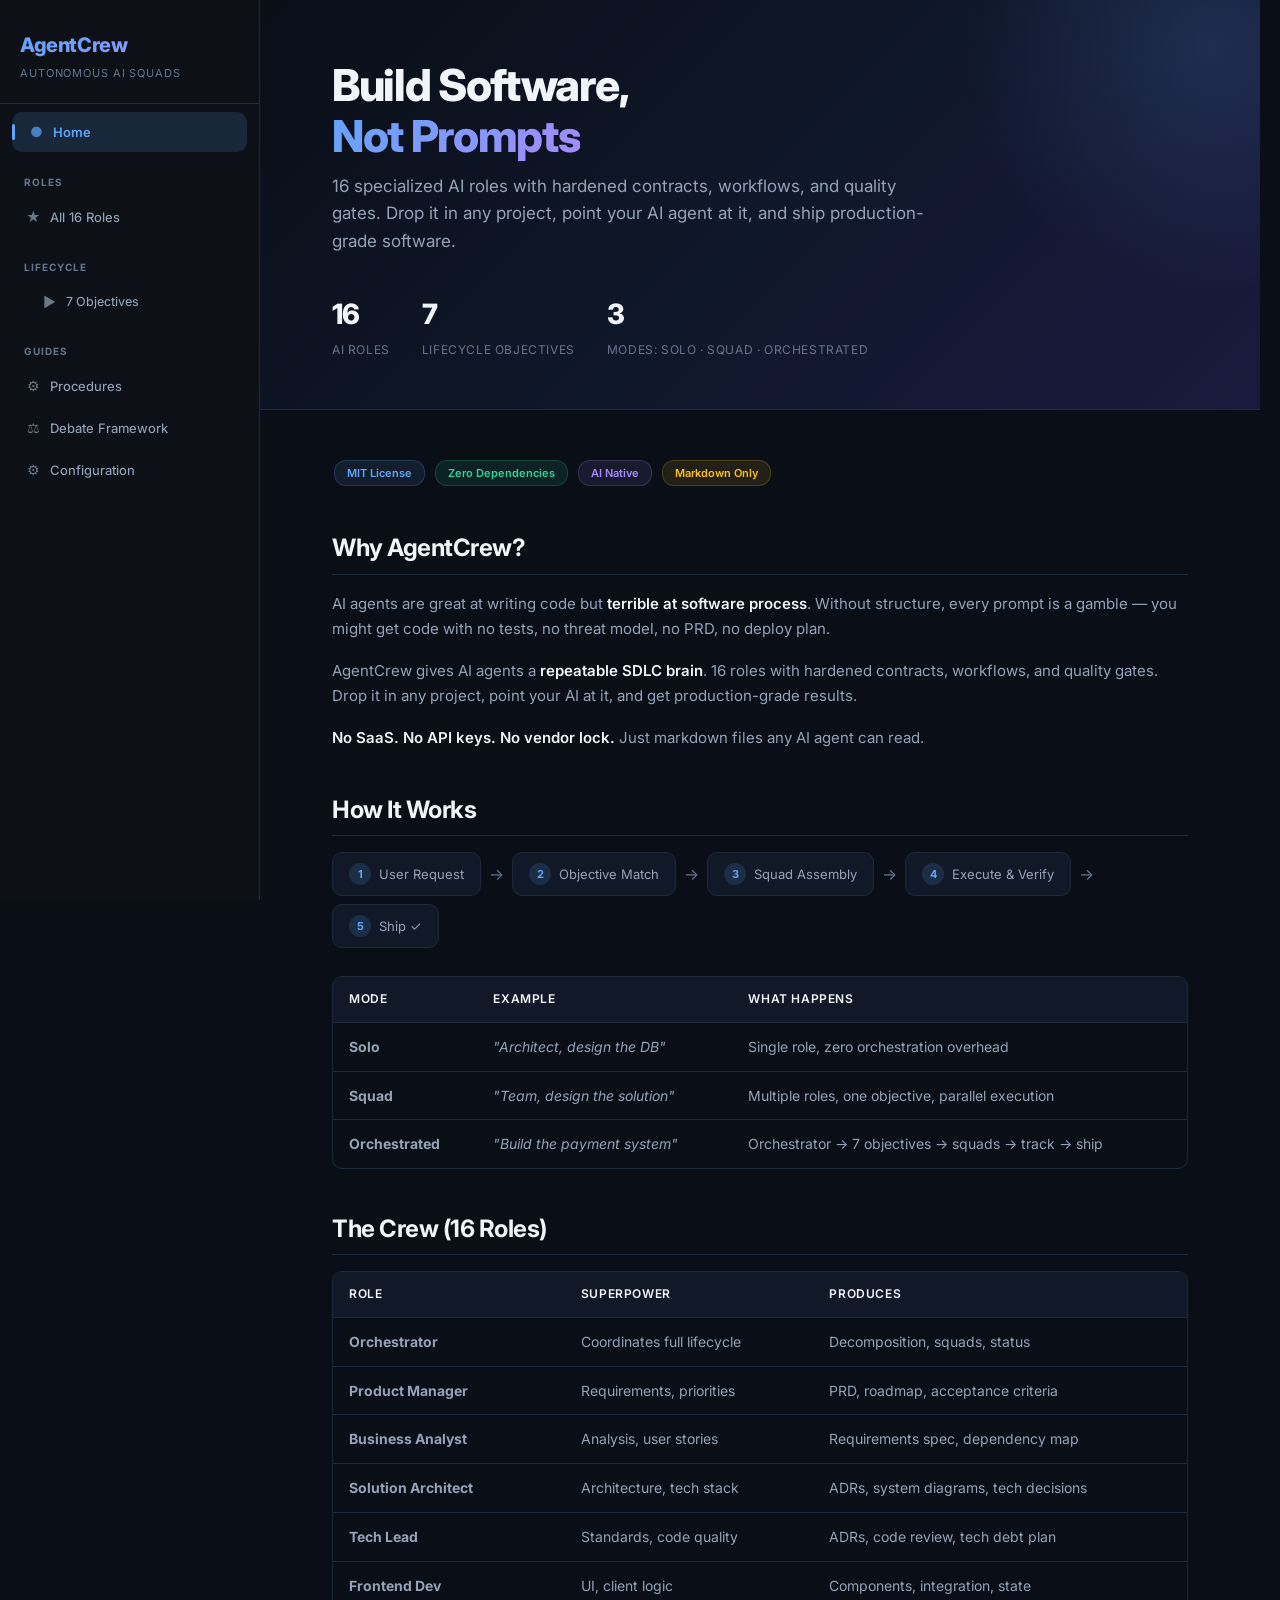
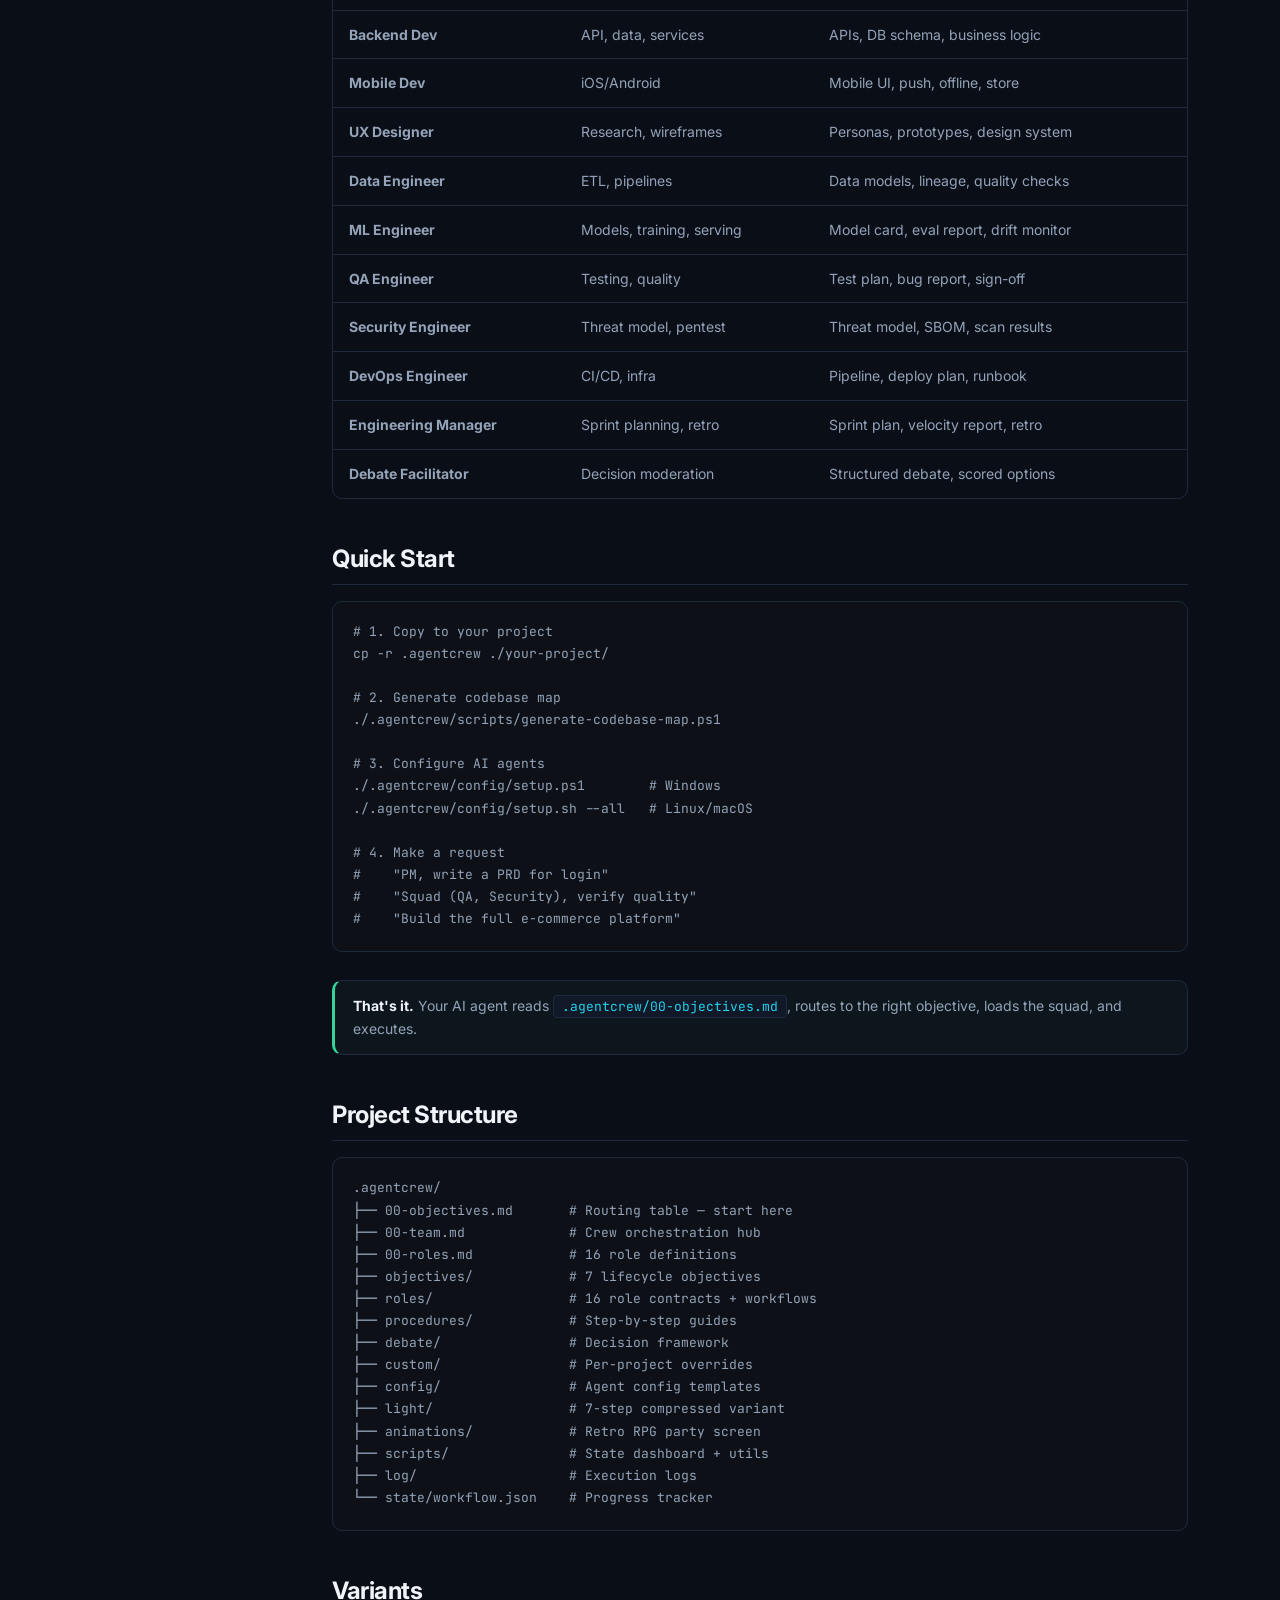
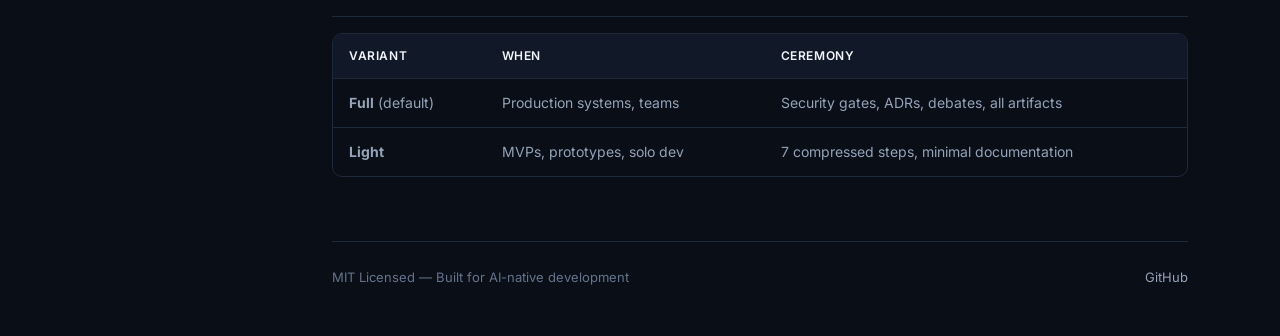
==== docs/index.html @ c4c88c65 "redesign: modern GitHub Pages site with sidebar, dark theme, design system" ====
<!DOCTYPE html>
<html lang="en">
<head>
<meta charset="UTF-8">
<meta name="viewport" content="width=device-width, initial-scale=1.0">
<title>AgentCrew — Autonomous AI Squads That Ship</title>
<link rel="preconnect" href="https://fonts.googleapis.com">
<link rel="preconnect" href="https://fonts.gstatic.com" crossorigin>
<link href="https://fonts.googleapis.com/css2?family=Inter:wght@400;450;500;600;700;800&family=JetBrains+Mono:wght@400;500&display=swap" rel="stylesheet">
<link rel="stylesheet" href="style.css">
</head>
<body>

<aside class="sidebar">
  <div class="sidebar-header">
    <h2>AgentCrew</h2>
    <span>Autonomous AI Squads</span>
  </div>
  <nav>
    <a href="index.html" class="active"><span class="nav-icon">&#9679;</span> Home</a>

    <div class="nav-section">Roles</div>
    <a href="roles.html"><span class="nav-icon">&#9733;</span> All 16 Roles</a>

    <div class="nav-section">Lifecycle</div>
    <div class="nav-sub">
      <a href="objectives.html"><span class="nav-icon">&#9654;</span> 7 Objectives</a>
    </div>

    <div class="nav-section">Guides</div>
    <a href="procedures.html"><span class="nav-icon">&#9881;</span> Procedures</a>
    <a href="debate.html"><span class="nav-icon">&#9878;</span> Debate Framework</a>
    <a href="configuration.html"><span class="nav-icon">&#9881;</span> Configuration</a>
  </nav>
</aside>

<main class="content">

  <div class="hero">
    <h1>Build Software, <br><span class="gradient-text">Not Prompts</span></h1>
    <p>16 specialized AI roles with hardened contracts, workflows, and quality gates. Drop it in any project, point your AI agent at it, and ship production-grade software.</p>
    <div class="hero-stats">
      <div class="hero-stat">
        <span class="hero-stat-num">16</span>
        <span class="hero-stat-label">AI Roles</span>
      </div>
      <div class="hero-stat">
        <span class="hero-stat-num">7</span>
        <span class="hero-stat-label">Lifecycle Objectives</span>
      </div>
      <div class="hero-stat">
        <span class="hero-stat-num">3</span>
        <span class="hero-stat-label">Modes: Solo &middot; Squad &middot; Orchestrated</span>
      </div>
    </div>
  </div>

  <div class="tag-list">
    <span class="badge badge-accent">MIT License</span>
    <span class="badge badge-green">Zero Dependencies</span>
    <span class="badge badge-purple">AI Native</span>
    <span class="badge badge-orange">Markdown Only</span>
  </div>

  <h2>Why AgentCrew?</h2>
  <p>
    AI agents are great at writing code but <strong>terrible at software process</strong>.
    Without structure, every prompt is a gamble — you might get code with no tests,
    no threat model, no PRD, no deploy plan.
  </p>
  <p>
    AgentCrew gives AI agents a <strong>repeatable SDLC brain</strong>. 16 roles with hardened
    contracts, workflows, and quality gates. Drop it in any project, point your AI at it,
    and get production-grade results.
  </p>
  <p><strong>No SaaS. No API keys. No vendor lock.</strong> Just markdown files any AI agent can read.</p>

  <h2>How It Works</h2>

  <div class="process-flow">
    <div class="process-step"><span class="step-num">1</span> User Request</div>
    <span class="process-arrow">&#8594;</span>
    <div class="process-step"><span class="step-num">2</span> Objective Match</div>
    <span class="process-arrow">&#8594;</span>
    <div class="process-step"><span class="step-num">3</span> Squad Assembly</div>
    <span class="process-arrow">&#8594;</span>
    <div class="process-step"><span class="step-num">4</span> Execute &amp; Verify</div>
    <span class="process-arrow">&#8594;</span>
    <div class="process-step"><span class="step-num">5</span> Ship &#10003;</div>
  </div>

  <table>
    <tr><th>Mode</th><th>Example</th><th>What Happens</th></tr>
    <tr><td><strong>Solo</strong></td><td><em>"Architect, design the DB"</em></td><td>Single role, zero orchestration overhead</td></tr>
    <tr><td><strong>Squad</strong></td><td><em>"Team, design the solution"</em></td><td>Multiple roles, one objective, parallel execution</td></tr>
    <tr><td><strong>Orchestrated</strong></td><td><em>"Build the payment system"</em></td><td>Orchestrator &rarr; 7 objectives &rarr; squads &rarr; track &rarr; ship</td></tr>
  </table>

  <h2>The Crew (16 Roles)</h2>

  <table>
    <tr><th>Role</th><th>Superpower</th><th>Produces</th></tr>
    <tr><td><strong>Orchestrator</strong></td><td>Coordinates full lifecycle</td><td>Decomposition, squads, status</td></tr>
    <tr><td><strong>Product Manager</strong></td><td>Requirements, priorities</td><td>PRD, roadmap, acceptance criteria</td></tr>
    <tr><td><strong>Business Analyst</strong></td><td>Analysis, user stories</td><td>Requirements spec, dependency map</td></tr>
    <tr><td><strong>Solution Architect</strong></td><td>Architecture, tech stack</td><td>ADRs, system diagrams, tech decisions</td></tr>
    <tr><td><strong>Tech Lead</strong></td><td>Standards, code quality</td><td>ADRs, code review, tech debt plan</td></tr>
    <tr><td><strong>Frontend Dev</strong></td><td>UI, client logic</td><td>Components, integration, state</td></tr>
    <tr><td><strong>Backend Dev</strong></td><td>API, data, services</td><td>APIs, DB schema, business logic</td></tr>
    <tr><td><strong>Mobile Dev</strong></td><td>iOS/Android</td><td>Mobile UI, push, offline, store</td></tr>
    <tr><td><strong>UX Designer</strong></td><td>Research, wireframes</td><td>Personas, prototypes, design system</td></tr>
    <tr><td><strong>Data Engineer</strong></td><td>ETL, pipelines</td><td>Data models, lineage, quality checks</td></tr>
    <tr><td><strong>ML Engineer</strong></td><td>Models, training, serving</td><td>Model card, eval report, drift monitor</td></tr>
    <tr><td><strong>QA Engineer</strong></td><td>Testing, quality</td><td>Test plan, bug report, sign-off</td></tr>
    <tr><td><strong>Security Engineer</strong></td><td>Threat model, pentest</td><td>Threat model, SBOM, scan results</td></tr>
    <tr><td><strong>DevOps Engineer</strong></td><td>CI/CD, infra</td><td>Pipeline, deploy plan, runbook</td></tr>
    <tr><td><strong>Engineering Manager</strong></td><td>Sprint planning, retro</td><td>Sprint plan, velocity report, retro</td></tr>
    <tr><td><strong>Debate Facilitator</strong></td><td>Decision moderation</td><td>Structured debate, scored options</td></tr>
  </table>

  <h2>Quick Start</h2>
  <pre><code># 1. Copy to your project
cp -r .agentcrew ./your-project/

# 2. Generate codebase map
./.agentcrew/scripts/generate-codebase-map.ps1

# 3. Configure AI agents
./.agentcrew/config/setup.ps1        # Windows
./.agentcrew/config/setup.sh --all   # Linux/macOS

# 4. Make a request
#    "PM, write a PRD for login"
#    "Squad (QA, Security), verify quality"
#    "Build the full e-commerce platform"</code></pre>

  <div class="callout callout-success">
    <strong>That's it.</strong> Your AI agent reads <code>.agentcrew/00-objectives.md</code>,
    routes to the right objective, loads the squad, and executes.
  </div>

  <h2>Project Structure</h2>
  <pre><code>.agentcrew/
&#9500;&#9472;&#9472; 00-objectives.md       # Routing table — start here
&#9500;&#9472;&#9472; 00-team.md             # Crew orchestration hub
&#9500;&#9472;&#9472; 00-roles.md            # 16 role definitions
&#9500;&#9472;&#9472; objectives/            # 7 lifecycle objectives
&#9500;&#9472;&#9472; roles/                 # 16 role contracts + workflows
&#9500;&#9472;&#9472; procedures/            # Step-by-step guides
&#9500;&#9472;&#9472; debate/                # Decision framework
&#9500;&#9472;&#9472; custom/                # Per-project overrides
&#9500;&#9472;&#9472; config/                # Agent config templates
&#9500;&#9472;&#9472; light/                 # 7-step compressed variant
&#9500;&#9472;&#9472; animations/            # Retro RPG party screen
&#9500;&#9472;&#9472; scripts/               # State dashboard + utils
&#9500;&#9472;&#9472; log/                   # Execution logs
&#9492;&#9472;&#9472; state/workflow.json    # Progress tracker</code></pre>

  <h2>Variants</h2>
  <table>
    <tr><th>Variant</th><th>When</th><th>Ceremony</th></tr>
    <tr><td><strong>Full</strong> (default)</td><td>Production systems, teams</td><td>Security gates, ADRs, debates, all artifacts</td></tr>
    <tr><td><strong>Light</strong></td><td>MVPs, prototypes, solo dev</td><td>7 compressed steps, minimal documentation</td></tr>
  </table>

  <div class="site-footer">
    <span>MIT Licensed &mdash; Built for AI-native development</span>
    <span><a href="https://github.com/anomalyco/AgentCrew">GitHub</a></span>
  </div>

</main>

</body>
</html>
---- docs/style.css ----
/* ═══════════════════════════════════════════
   AgentCrew — Design System
   ═══════════════════════════════════════════ */

:root {
  --bg: #0a0e17;
  --bg-card: #111827;
  --bg-card-hover: #1a2332;
  --bg-elevated: #1e293b;
  --bg-sidebar: #0d1117;
  --border: #1e293b;
  --border-light: #334155;
  --text: #f1f5f9;
  --text-dim: #94a3b8;
  --text-muted: #64748b;
  --accent: #60a5fa;
  --accent-glow: rgba(96, 165, 250, 0.15);
  --accent-green: #34d399;
  --accent-orange: #fbbf24;
  --accent-red: #f87171;
  --accent-purple: #a78bfa;
  --accent-cyan: #22d3ee;
  --gradient-hero: linear-gradient(135deg, #0a0e17 0%, #0f172a 50%, #1a1a3e 100%);
  --gradient-accent: linear-gradient(135deg, #60a5fa, #a78bfa);
  --gradient-green: linear-gradient(135deg, #34d399, #22d3ee);
  --gradient-orange: linear-gradient(135deg, #fbbf24, #f87171);
  --radius-sm: 6px;
  --radius: 10px;
  --radius-lg: 16px;
  --radius-xl: 24px;
  --font: 'Inter', -apple-system, BlinkMacSystemFont, 'Segoe UI', Roboto, sans-serif;
  --mono: 'JetBrains Mono', 'SF Mono', 'Cascadia Code', 'Fira Code', Consolas, monospace;
  --shadow-card: 0 1px 3px rgba(0,0,0,0.3), 0 1px 2px rgba(0,0,0,0.2);
  --shadow-lg: 0 10px 40px rgba(0,0,0,0.4);
  --transition: 0.2s cubic-bezier(0.4, 0, 0.2, 1);
}

* { margin: 0; padding: 0; box-sizing: border-box; }

html { scroll-behavior: smooth; }

body {
  font-family: var(--font);
  background: var(--bg);
  color: var(--text);
  line-height: 1.7;
  display: flex;
  min-height: 100vh;
  -webkit-font-smoothing: antialiased;
}

::selection { background: var(--accent); color: #000; }

a { color: var(--accent); text-decoration: none; transition: var(--transition); }
a:hover { color: #93c5fd; text-decoration: none; }

/* ── Scrollbar ── */
::-webkit-scrollbar { width: 6px; }
::-webkit-scrollbar-track { background: transparent; }
::-webkit-scrollbar-thumb { background: var(--border-light); border-radius: 3px; }
::-webkit-scrollbar-thumb:hover { background: var(--text-muted); }

/* ── Sidebar ── */
.sidebar {
  width: 260px;
  min-width: 260px;
  background: var(--bg-sidebar);
  border-right: 1px solid var(--border);
  padding: 0;
  height: 100vh;
  position: sticky;
  top: 0;
  overflow-y: auto;
  z-index: 10;
}

.sidebar-header {
  padding: 28px 20px 20px;
  border-bottom: 1px solid var(--border);
  margin-bottom: 8px;
}

.sidebar-header h2 {
  font-size: 20px;
  font-weight: 800;
  letter-spacing: -0.02em;
  background: var(--gradient-accent);
  -webkit-background-clip: text;
  -webkit-text-fill-color: transparent;
  background-clip: text;
}

.sidebar-header span {
  font-size: 11px;
  color: var(--text-muted);
  text-transform: uppercase;
  letter-spacing: 0.08em;
  margin-top: 2px;
  display: block;
}

.sidebar nav { padding: 0 12px; }

.sidebar nav a {
  display: flex;
  align-items: center;
  gap: 8px;
  padding: 9px 12px;
  border-radius: var(--radius);
  font-size: 13px;
  color: var(--text-dim);
  margin-bottom: 2px;
  transition: var(--transition);
  font-weight: 450;
}

.sidebar nav a .nav-icon {
  width: 18px;
  height: 18px;
  display: inline-flex;
  align-items: center;
  justify-content: center;
  font-size: 14px;
  opacity: 0.7;
}

.sidebar nav a:hover {
  background: var(--bg-card);
  color: var(--text);
}

.sidebar nav a.active {
  background: var(--accent-glow);
  color: var(--accent);
  font-weight: 600;
}

.sidebar nav a.active::before {
  content: '';
  width: 3px;
  height: 16px;
  background: var(--accent);
  border-radius: 2px;
  margin-left: -12px;
  margin-right: 4px;
}

.sidebar .nav-section {
  font-size: 10px;
  text-transform: uppercase;
  letter-spacing: 0.1em;
  color: var(--text-muted);
  padding: 20px 12px 6px;
  font-weight: 700;
}

.sidebar .nav-sub a { padding-left: 28px; font-size: 12.5px; }

/* ── Main Content ── */
.content {
  flex: 1;
  padding: 48px 72px;
  max-width: 1000px;
  min-width: 0;
}

.content h1 {
  font-size: 36px;
  font-weight: 800;
  letter-spacing: -0.03em;
  margin-bottom: 8px;
  line-height: 1.2;
}

.content h1 + p.subtitle {
  font-size: 17px;
  color: var(--text-dim);
  margin-bottom: 36px;
  line-height: 1.6;
}

.content h1 + p:not(.subtitle) {
  font-size: 17px;
  color: var(--text-dim);
  margin-bottom: 36px;
}

.content h2 {
  font-size: 24px;
  font-weight: 700;
  letter-spacing: -0.02em;
  margin: 44px 0 16px;
  padding-bottom: 10px;
  border-bottom: 1px solid var(--border);
  line-height: 1.3;
}

.content h3 {
  font-size: 17px;
  font-weight: 600;
  margin: 28px 0 10px;
  color: var(--text);
}

.content h4 {
  font-size: 14px;
  font-weight: 600;
  margin: 20px 0 8px;
  color: var(--text-dim);
}

.content p { margin-bottom: 16px; color: var(--text-dim); font-size: 15px; }
.content p strong { color: var(--text); font-weight: 600; }
.content ul, .content ol { margin: 0 0 20px 24px; color: var(--text-dim); font-size: 15px; }
.content li { margin-bottom: 6px; }
.content li strong { color: var(--text); }

/* ── Tables ── */
.content table {
  width: 100%;
  border-collapse: separate;
  border-spacing: 0;
  margin: 16px 0 28px;
  font-size: 14px;
  border-radius: var(--radius);
  overflow: hidden;
  border: 1px solid var(--border);
}

.content th {
  text-align: left;
  padding: 12px 16px;
  background: var(--bg-card);
  border-bottom: 1px solid var(--border);
  color: var(--text);
  font-weight: 600;
  font-size: 12px;
  text-transform: uppercase;
  letter-spacing: 0.05em;
}

.content td {
  padding: 12px 16px;
  border-bottom: 1px solid var(--border);
  color: var(--text-dim);
  font-size: 14px;
}

.content tr:last-child td { border-bottom: none; }

.content tr:hover td {
  background: var(--bg-card-hover);
}

/* ── Code Blocks ── */
.content code {
  font-family: var(--mono);
  font-size: 13px;
  background: var(--bg-card);
  padding: 2px 8px;
  border-radius: 4px;
  border: 1px solid var(--border);
  color: var(--accent-cyan);
}

.content pre {
  background: #0d1117;
  border: 1px solid var(--border);
  border-radius: var(--radius);
  padding: 20px;
  margin: 16px 0 28px;
  overflow-x: auto;
  position: relative;
}

.content pre code {
  background: none;
  border: none;
  padding: 0;
  font-size: 13px;
  line-height: 1.6;
  color: var(--text-dim);
  font-family: var(--mono);
}

.content pre .copy-btn {
  position: absolute;
  top: 10px;
  right: 10px;
  background: var(--bg-card);
  border: 1px solid var(--border);
  color: var(--text-muted);
  padding: 4px 10px;
  border-radius: 4px;
  font-size: 11px;
  cursor: pointer;
  transition: var(--transition);
  opacity: 0;
}

.content pre:hover .copy-btn { opacity: 1; }
.content pre .copy-btn:hover { background: var(--bg-card-hover); color: var(--text); }

/* ── Cards ── */
.card-grid {
  display: grid;
  grid-template-columns: repeat(auto-fill, minmax(280px, 1fr));
  gap: 14px;
  margin: 16px 0 28px;
}

.card {
  background: var(--bg-card);
  border: 1px solid var(--border);
  border-radius: var(--radius);
  padding: 18px 20px;
  transition: all var(--transition);
  position: relative;
  overflow: hidden;
}

.card::before {
  content: '';
  position: absolute;
  top: 0;
  left: 0;
  width: 100%;
  height: 2px;
  background: var(--gradient-accent);
  opacity: 0;
  transition: var(--transition);
}

.card:hover {
  border-color: var(--border-light);
  transform: translateY(-2px);
  box-shadow: var(--shadow-lg);
}

.card:hover::before { opacity: 1; }

.card h3 { margin: 0 0 4px; font-size: 15px; }
.card h3 a { color: var(--text); }
.card h3 a:hover { color: var(--accent); }
.card p { margin: 0; font-size: 13px; color: var(--text-dim); line-height: 1.5; }

.card .tag {
  display: inline-block;
  font-size: 10px;
  padding: 3px 10px;
  border-radius: 12px;
  margin-top: 10px;
  font-weight: 700;
  letter-spacing: 0.02em;
  text-transform: uppercase;
}

.tag-leadership { background: rgba(96,165,250,0.1); color: var(--accent); border: 1px solid rgba(96,165,250,0.2); }
.tag-dev { background: rgba(52,211,153,0.1); color: var(--accent-green); border: 1px solid rgba(52,211,153,0.2); }
.tag-quality { background: rgba(248,113,113,0.1); color: var(--accent-red); border: 1px solid rgba(248,113,113,0.2); }
.tag-ops { background: rgba(251,191,36,0.1); color: var(--accent-orange); border: 1px solid rgba(251,191,36,0.2); }
.tag-cross { background: rgba(167,139,250,0.1); color: var(--accent-purple); border: 1px solid rgba(167,139,250,0.2); }

/* ── Callouts ── */
.callout {
  border: 1px solid var(--border);
  border-left: 3px solid var(--accent);
  border-radius: var(--radius);
  padding: 14px 18px;
  margin: 16px 0 28px;
  background: var(--bg-card);
  font-size: 14px;
  color: var(--text-dim);
  line-height: 1.6;
}

.callout strong { color: var(--text); }

.callout-warning { border-left-color: var(--accent-orange); background: rgba(251,191,36,0.04); }
.callout-danger { border-left-color: var(--accent-red); background: rgba(248,113,113,0.04); }
.callout-success { border-left-color: var(--accent-green); background: rgba(52,211,153,0.04); }

/* ── Badges ── */
.badge {
  display: inline-block;
  padding: 3px 12px;
  border-radius: 12px;
  font-size: 11px;
  font-weight: 600;
  background: var(--bg-card);
  color: var(--text-dim);
  border: 1px solid var(--border);
  margin: 2px;
}

.badge-accent { background: rgba(96,165,250,0.1); color: var(--accent); border-color: rgba(96,165,250,0.2); }
.badge-green { background: rgba(52,211,153,0.1); color: var(--accent-green); border-color: rgba(52,211,153,0.2); }
.badge-red { background: rgba(248,113,113,0.1); color: var(--accent-red); border-color: rgba(248,113,113,0.2); }
.badge-orange { background: rgba(251,191,36,0.1); color: var(--accent-orange); border-color: rgba(251,191,36,0.2); }
.badge-purple { background: rgba(167,139,250,0.1); color: var(--accent-purple); border-color: rgba(167,139,250,0.2); }

/* ── Tag list ── */
.tag-list { display: flex; flex-wrap: wrap; gap: 6px; margin-bottom: 16px; }

/* ── Divider ── */
.divider {
  height: 1px;
  background: var(--border);
  margin: 40px 0;
}

/* ── Hero Section ── */
.hero {
  background: var(--gradient-hero);
  border-bottom: 1px solid var(--border);
  padding: 60px 0 48px;
  margin: -48px -72px 48px;
  padding-left: 72px;
  padding-right: 72px;
  position: relative;
  overflow: hidden;
}

.hero::after {
  content: '';
  position: absolute;
  top: -50%;
  right: -20%;
  width: 500px;
  height: 500px;
  background: radial-gradient(circle, var(--accent-glow) 0%, transparent 70%);
  pointer-events: none;
}

.hero h1 {
  font-size: 44px;
  font-weight: 800;
  letter-spacing: -0.03em;
  line-height: 1.15;
  margin-bottom: 12px;
  position: relative;
  z-index: 1;
}

.hero h1 .gradient-text {
  background: var(--gradient-accent);
  -webkit-background-clip: text;
  -webkit-text-fill-color: transparent;
  background-clip: text;
}

.hero p {
  font-size: 18px;
  color: var(--text-dim);
  max-width: 600px;
  line-height: 1.6;
  position: relative;
  z-index: 1;
}

.hero-stats {
  display: flex;
  gap: 32px;
  margin-top: 28px;
  position: relative;
  z-index: 1;
}

.hero-stat {
  display: flex;
  flex-direction: column;
}

.hero-stat-num {
  font-size: 28px;
  font-weight: 800;
  color: var(--text);
  letter-spacing: -0.02em;
}

.hero-stat-label {
  font-size: 12px;
  color: var(--text-muted);
  text-transform: uppercase;
  letter-spacing: 0.05em;
  margin-top: 2px;
}

/* ── Feature Grid ── */
.feature-grid {
  display: grid;
  grid-template-columns: repeat(auto-fill, minmax(300px, 1fr));
  gap: 20px;
  margin: 16px 0 28px;
}

.feature-card {
  background: var(--bg-card);
  border: 1px solid var(--border);
  border-radius: var(--radius-lg);
  padding: 24px;
  transition: all var(--transition);
}

.feature-card:hover {
  border-color: var(--border-light);
  transform: translateY(-3px);
  box-shadow: var(--shadow-lg);
}

.feature-card .feature-icon {
  width: 40px;
  height: 40px;
  border-radius: var(--radius);
  display: flex;
  align-items: center;
  justify-content: center;
  font-size: 20px;
  margin-bottom: 14px;
}

.feature-card h3 {
  font-size: 16px;
  font-weight: 600;
  margin: 0 0 6px;
}

.feature-card p {
  font-size: 13.5px;
  color: var(--text-dim);
  margin: 0;
  line-height: 1.6;
}

/* ── Timeline ── */
.timeline {
  position: relative;
  margin: 24px 0 32px;
  padding-left: 32px;
}

.timeline::before {
  content: '';
  position: absolute;
  left: 11px;
  top: 8px;
  bottom: 8px;
  width: 2px;
  background: var(--border);
}

.timeline-item {
  position: relative;
  margin-bottom: 24px;
  padding: 16px 20px;
  background: var(--bg-card);
  border: 1px solid var(--border);
  border-radius: var(--radius);
  transition: var(--transition);
}

.timeline-item:hover {
  border-color: var(--border-light);
}

.timeline-item::before {
  content: '';
  position: absolute;
  left: -26px;
  top: 22px;
  width: 10px;
  height: 10px;
  border-radius: 50%;
  background: var(--accent);
  border: 2px solid var(--bg);
  box-shadow: 0 0 0 2px var(--accent);
}

.timeline-item .tl-step {
  font-size: 11px;
  font-weight: 700;
  text-transform: uppercase;
  letter-spacing: 0.08em;
  color: var(--accent);
  margin-bottom: 4px;
}

.timeline-item h3 { margin: 0 0 4px; font-size: 15px; }
.timeline-item p { margin: 0; font-size: 13px; color: var(--text-dim); }

/* ── Process Flow ── */
.process-flow {
  display: flex;
  flex-wrap: wrap;
  gap: 8px;
  margin: 16px 0 28px;
  align-items: center;
}

.process-step {
  background: var(--bg-card);
  border: 1px solid var(--border);
  border-radius: var(--radius);
  padding: 10px 16px;
  font-size: 13px;
  color: var(--text-dim);
  transition: var(--transition);
  display: flex;
  align-items: center;
  gap: 8px;
}

.process-step:hover {
  border-color: var(--accent);
  color: var(--text);
}

.process-step .step-num {
  width: 22px;
  height: 22px;
  border-radius: 50%;
  background: var(--accent-glow);
  color: var(--accent);
  display: flex;
  align-items: center;
  justify-content: center;
  font-size: 11px;
  font-weight: 700;
}

.process-arrow {
  color: var(--text-muted);
  font-size: 16px;
  flex-shrink: 0;
}

/* ── Footer ── */
.site-footer {
  margin-top: 64px;
  padding-top: 24px;
  border-top: 1px solid var(--border);
  display: flex;
  justify-content: space-between;
  align-items: center;
  font-size: 13px;
  color: var(--text-muted);
}

.site-footer a { color: var(--text-dim); }
.site-footer a:hover { color: var(--accent); }

/* ── Mobile ── */
@media (max-width: 1024px) {
  .content { padding: 32px 28px; }
  .hero { margin: -32px -28px 36px; padding: 40px 28px; }
  .hero h1 { font-size: 32px; }
}

@media (max-width: 768px) {
  body { flex-direction: column; }
  .sidebar { width: 100%; min-width: unset; height: auto; position: static; }
  .content { padding: 24px 16px; max-width: 100%; }
  .card-grid { grid-template-columns: 1fr; }
  .feature-grid { grid-template-columns: 1fr; }
  .hero { margin: -24px -16px 28px; padding: 32px 16px; }
  .hero h1 { font-size: 26px; }
  .hero-stats { gap: 20px; flex-wrap: wrap; }
  .hero-stat-num { font-size: 22px; }
  .process-flow { flex-direction: column; align-items: stretch; }
  .process-arrow { transform: rotate(90deg); text-align: center; }
  .site-footer { flex-direction: column; gap: 8px; text-align: center; }
}

/* ── Small screens ── */
@media (max-width: 480px) {
  .hero h1 { font-size: 22px; }
  .content h2 { font-size: 20px; }
}
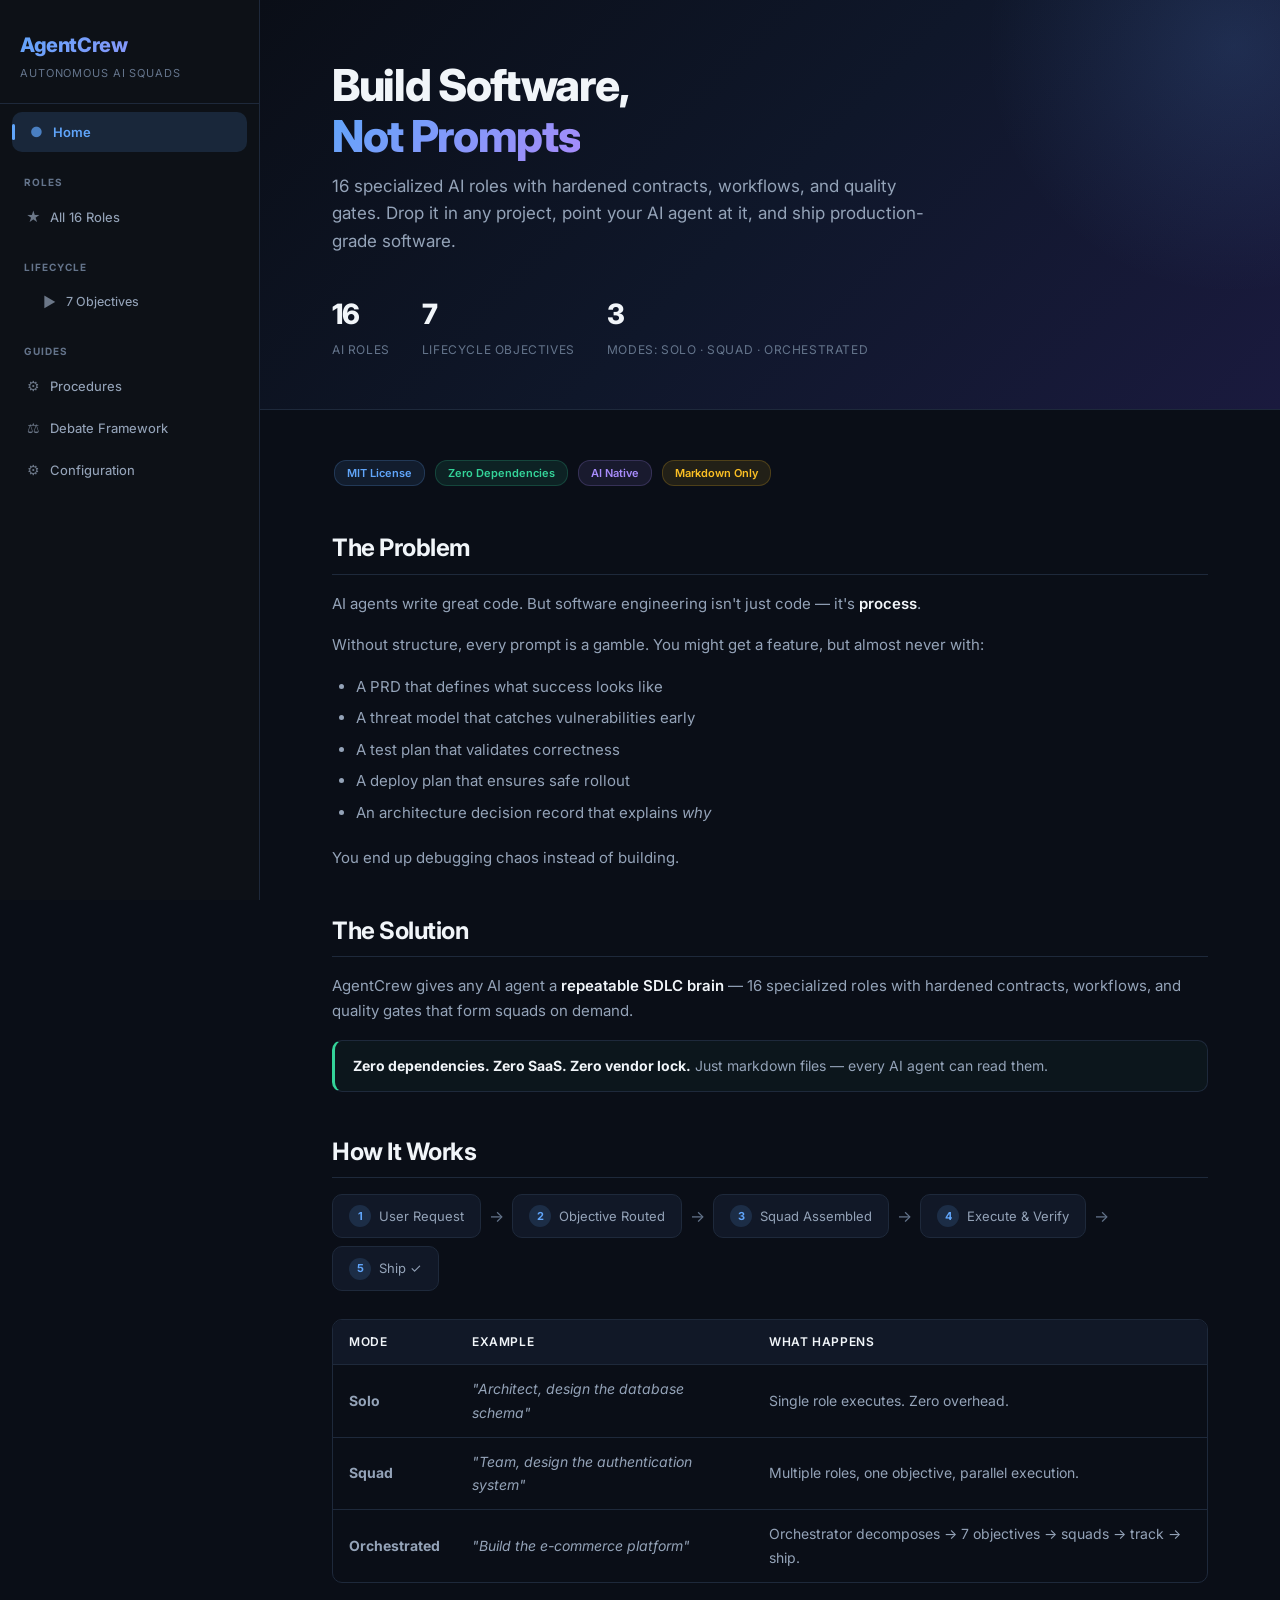
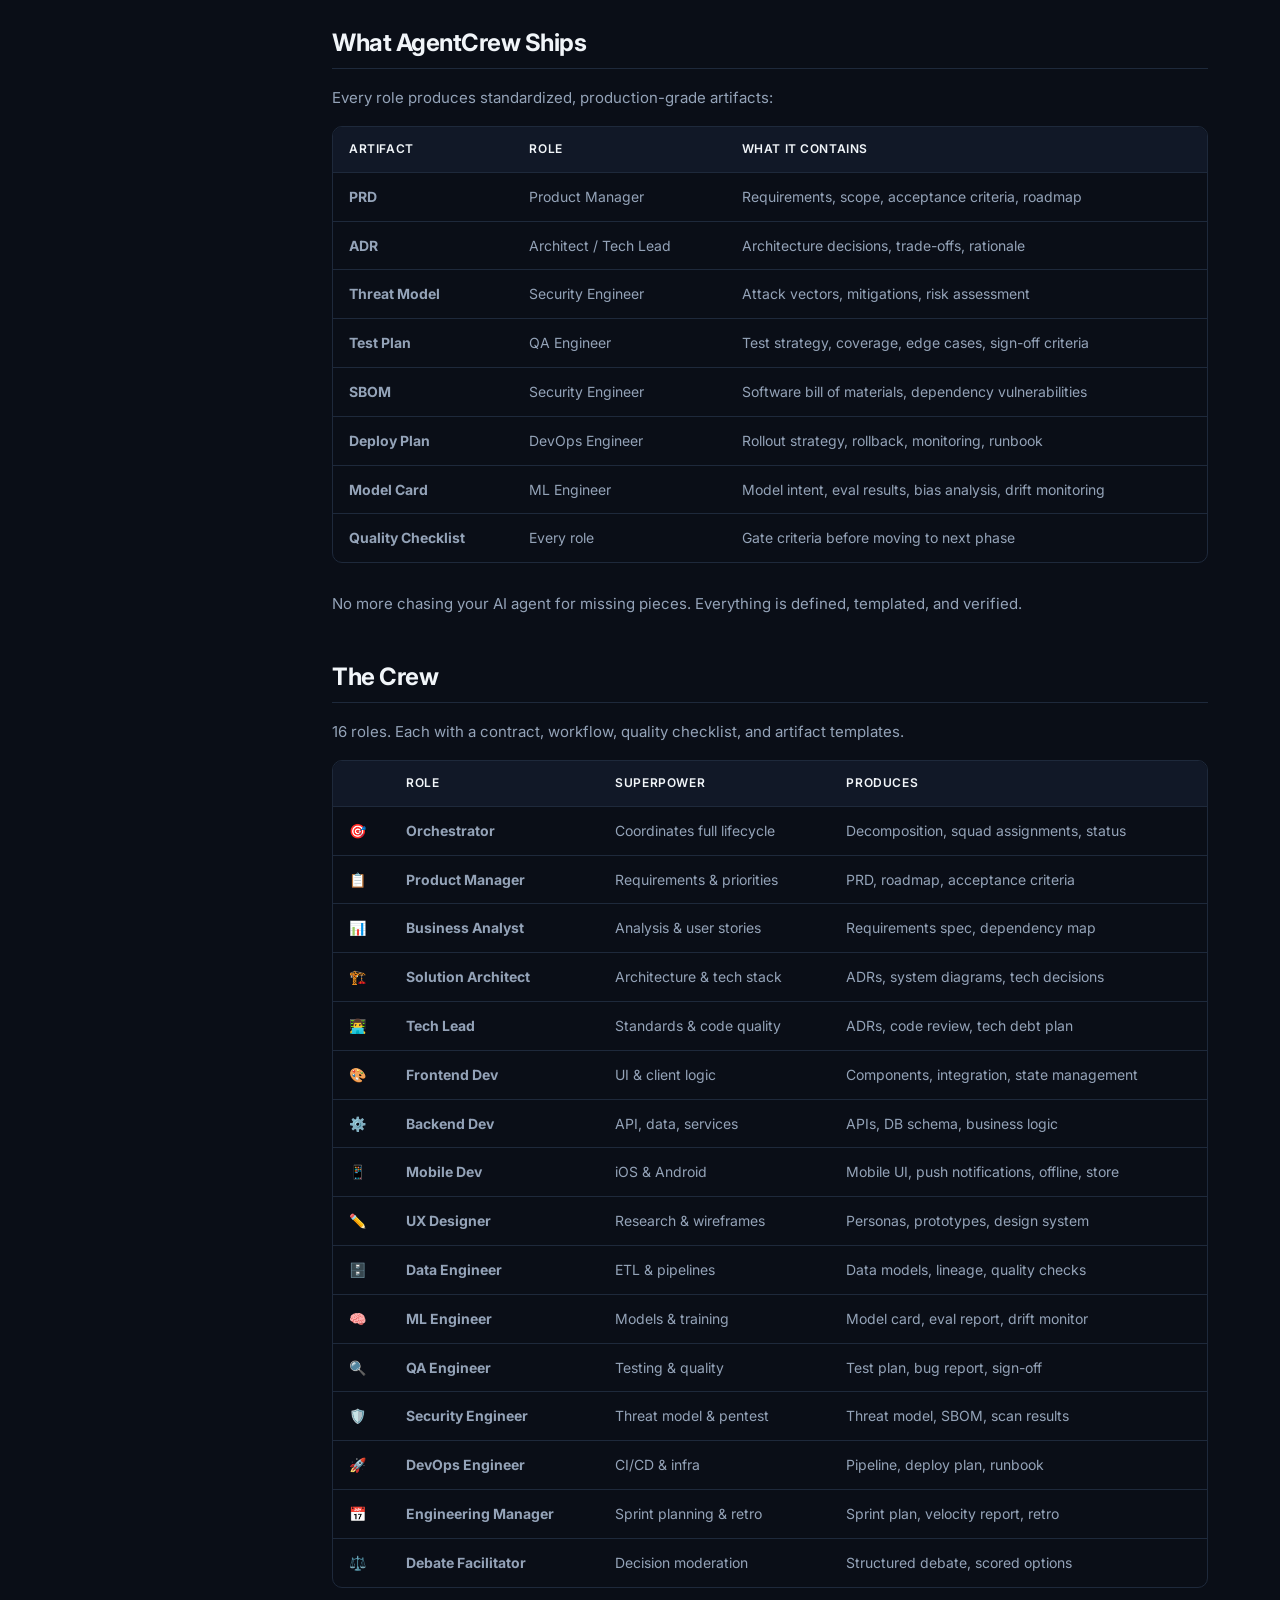
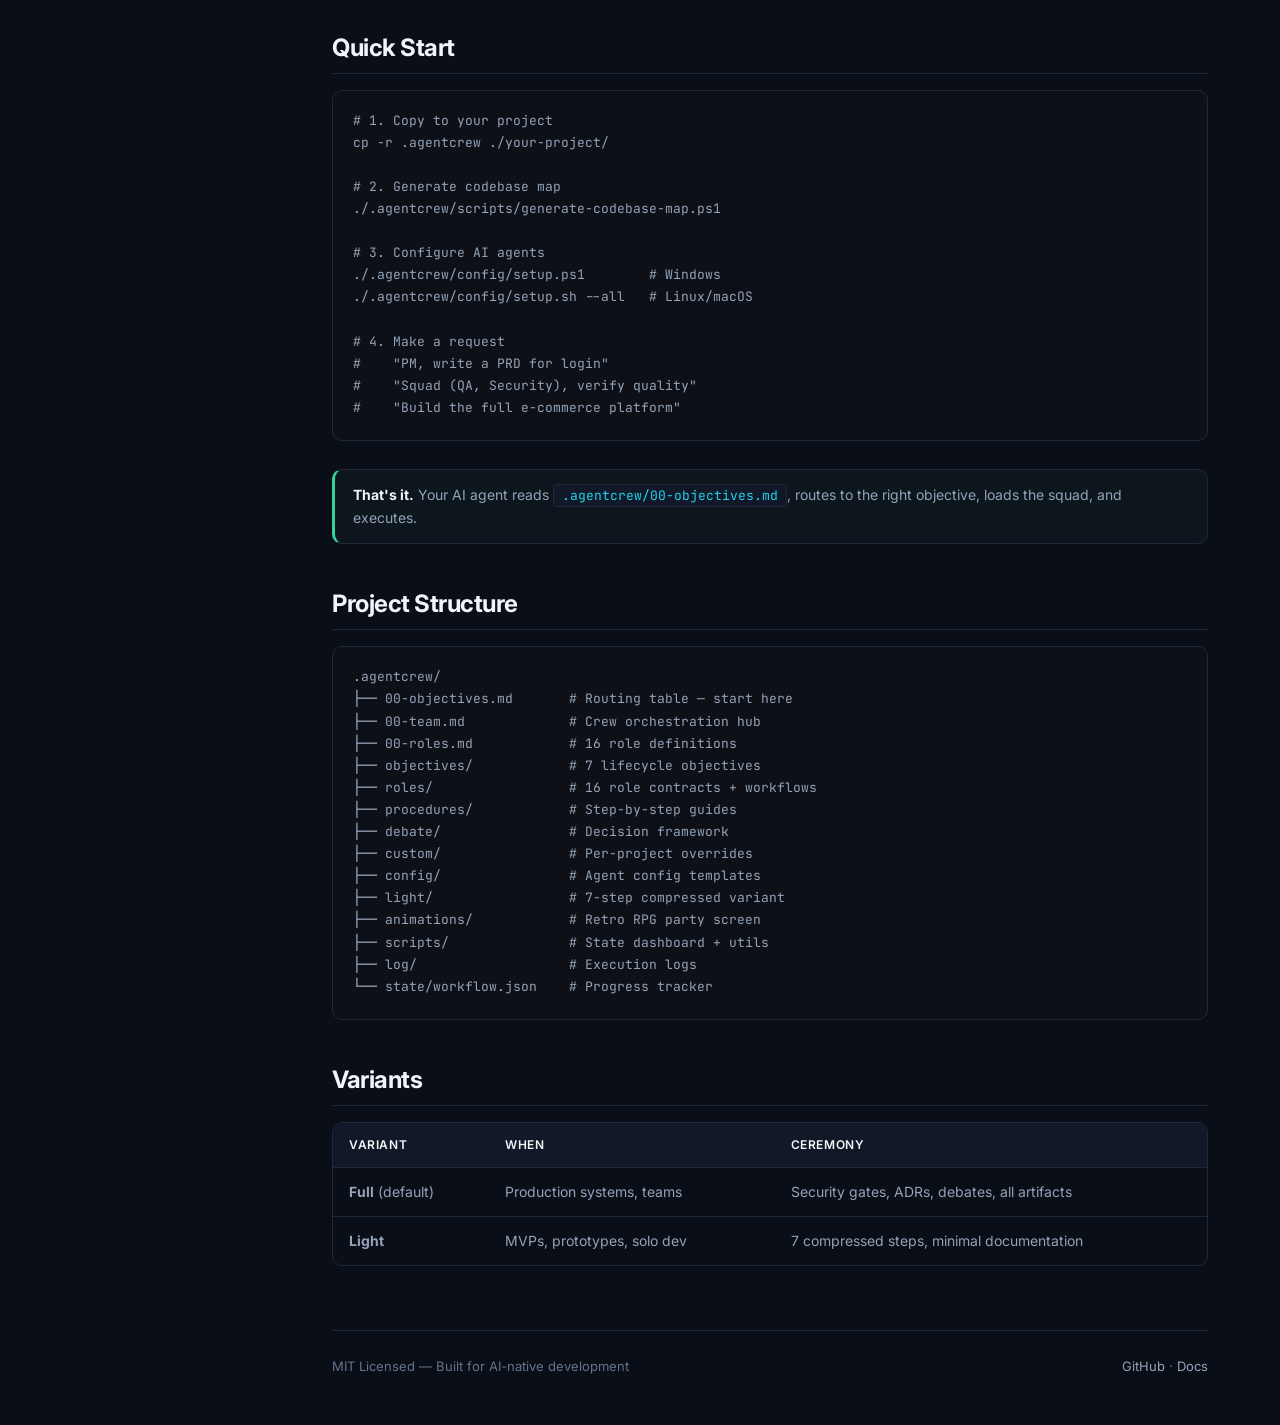
==== commit 2eeb237d: "docs: update pages site with problem/solution narrative, artifact table, fix GitHub URL" ====
--- a/docs/index.html
+++ b/docs/index.html
@@ -62,27 +62,41 @@
     <span class="badge badge-orange">Markdown Only</span>
   </div>
 
-  <h2>Why AgentCrew?</h2>
+  <h2>The Problem</h2>
   <p>
-    AI agents are great at writing code but <strong>terrible at software process</strong>.
-    Without structure, every prompt is a gamble — you might get code with no tests,
-    no threat model, no PRD, no deploy plan.
+    AI agents write great code. But software engineering isn't just code — it's <strong>process</strong>.
   </p>
   <p>
-    AgentCrew gives AI agents a <strong>repeatable SDLC brain</strong>. 16 roles with hardened
-    contracts, workflows, and quality gates. Drop it in any project, point your AI at it,
-    and get production-grade results.
+    Without structure, every prompt is a gamble. You might get a feature, but almost never with:
   </p>
-  <p><strong>No SaaS. No API keys. No vendor lock.</strong> Just markdown files any AI agent can read.</p>
+  <ul>
+    <li>A PRD that defines what success looks like</li>
+    <li>A threat model that catches vulnerabilities early</li>
+    <li>A test plan that validates correctness</li>
+    <li>A deploy plan that ensures safe rollout</li>
+    <li>An architecture decision record that explains <em>why</em></li>
+  </ul>
+  <p>You end up debugging chaos instead of building.</p>
+
+  <h2>The Solution</h2>
+  <p>
+    AgentCrew gives any AI agent a <strong>repeatable SDLC brain</strong> — 16 specialized roles
+    with hardened contracts, workflows, and quality gates that form squads on demand.
+  </p>
+
+  <div class="callout callout-success">
+    <strong>Zero dependencies. Zero SaaS. Zero vendor lock.</strong>
+    Just markdown files — every AI agent can read them.
+  </div>
 
   <h2>How It Works</h2>
 
   <div class="process-flow">
     <div class="process-step"><span class="step-num">1</span> User Request</div>
     <span class="process-arrow">&#8594;</span>
-    <div class="process-step"><span class="step-num">2</span> Objective Match</div>
-    <span class="process-arrow">&#8594;</span>
-    <div class="process-step"><span class="step-num">3</span> Squad Assembly</div>
+    <div class="process-step"><span class="step-num">2</span> Objective Routed</div>
+    <span class="process-arrow">&#8594;</span>
+    <div class="process-step"><span class="step-num">3</span> Squad Assembled</div>
     <span class="process-arrow">&#8594;</span>
     <div class="process-step"><span class="step-num">4</span> Execute &amp; Verify</div>
     <span class="process-arrow">&#8594;</span>
@@ -91,31 +105,49 @@
 
   <table>
     <tr><th>Mode</th><th>Example</th><th>What Happens</th></tr>
-    <tr><td><strong>Solo</strong></td><td><em>"Architect, design the DB"</em></td><td>Single role, zero orchestration overhead</td></tr>
-    <tr><td><strong>Squad</strong></td><td><em>"Team, design the solution"</em></td><td>Multiple roles, one objective, parallel execution</td></tr>
-    <tr><td><strong>Orchestrated</strong></td><td><em>"Build the payment system"</em></td><td>Orchestrator &rarr; 7 objectives &rarr; squads &rarr; track &rarr; ship</td></tr>
-  </table>
-
-  <h2>The Crew (16 Roles)</h2>
-
-  <table>
-    <tr><th>Role</th><th>Superpower</th><th>Produces</th></tr>
-    <tr><td><strong>Orchestrator</strong></td><td>Coordinates full lifecycle</td><td>Decomposition, squads, status</td></tr>
-    <tr><td><strong>Product Manager</strong></td><td>Requirements, priorities</td><td>PRD, roadmap, acceptance criteria</td></tr>
-    <tr><td><strong>Business Analyst</strong></td><td>Analysis, user stories</td><td>Requirements spec, dependency map</td></tr>
-    <tr><td><strong>Solution Architect</strong></td><td>Architecture, tech stack</td><td>ADRs, system diagrams, tech decisions</td></tr>
-    <tr><td><strong>Tech Lead</strong></td><td>Standards, code quality</td><td>ADRs, code review, tech debt plan</td></tr>
-    <tr><td><strong>Frontend Dev</strong></td><td>UI, client logic</td><td>Components, integration, state</td></tr>
-    <tr><td><strong>Backend Dev</strong></td><td>API, data, services</td><td>APIs, DB schema, business logic</td></tr>
-    <tr><td><strong>Mobile Dev</strong></td><td>iOS/Android</td><td>Mobile UI, push, offline, store</td></tr>
-    <tr><td><strong>UX Designer</strong></td><td>Research, wireframes</td><td>Personas, prototypes, design system</td></tr>
-    <tr><td><strong>Data Engineer</strong></td><td>ETL, pipelines</td><td>Data models, lineage, quality checks</td></tr>
-    <tr><td><strong>ML Engineer</strong></td><td>Models, training, serving</td><td>Model card, eval report, drift monitor</td></tr>
-    <tr><td><strong>QA Engineer</strong></td><td>Testing, quality</td><td>Test plan, bug report, sign-off</td></tr>
-    <tr><td><strong>Security Engineer</strong></td><td>Threat model, pentest</td><td>Threat model, SBOM, scan results</td></tr>
-    <tr><td><strong>DevOps Engineer</strong></td><td>CI/CD, infra</td><td>Pipeline, deploy plan, runbook</td></tr>
-    <tr><td><strong>Engineering Manager</strong></td><td>Sprint planning, retro</td><td>Sprint plan, velocity report, retro</td></tr>
-    <tr><td><strong>Debate Facilitator</strong></td><td>Decision moderation</td><td>Structured debate, scored options</td></tr>
+    <tr><td><strong>Solo</strong></td><td><em>"Architect, design the database schema"</em></td><td>Single role executes. Zero overhead.</td></tr>
+    <tr><td><strong>Squad</strong></td><td><em>"Team, design the authentication system"</em></td><td>Multiple roles, one objective, parallel execution.</td></tr>
+    <tr><td><strong>Orchestrated</strong></td><td><em>"Build the e-commerce platform"</em></td><td>Orchestrator decomposes &rarr; 7 objectives &rarr; squads &rarr; track &rarr; ship.</td></tr>
+  </table>
+
+  <h2>What AgentCrew Ships</h2>
+  <p>Every role produces standardized, production-grade artifacts:</p>
+
+  <table>
+    <tr><th>Artifact</th><th>Role</th><th>What It Contains</th></tr>
+    <tr><td><strong>PRD</strong></td><td>Product Manager</td><td>Requirements, scope, acceptance criteria, roadmap</td></tr>
+    <tr><td><strong>ADR</strong></td><td>Architect / Tech Lead</td><td>Architecture decisions, trade-offs, rationale</td></tr>
+    <tr><td><strong>Threat Model</strong></td><td>Security Engineer</td><td>Attack vectors, mitigations, risk assessment</td></tr>
+    <tr><td><strong>Test Plan</strong></td><td>QA Engineer</td><td>Test strategy, coverage, edge cases, sign-off criteria</td></tr>
+    <tr><td><strong>SBOM</strong></td><td>Security Engineer</td><td>Software bill of materials, dependency vulnerabilities</td></tr>
+    <tr><td><strong>Deploy Plan</strong></td><td>DevOps Engineer</td><td>Rollout strategy, rollback, monitoring, runbook</td></tr>
+    <tr><td><strong>Model Card</strong></td><td>ML Engineer</td><td>Model intent, eval results, bias analysis, drift monitoring</td></tr>
+    <tr><td><strong>Quality Checklist</strong></td><td>Every role</td><td>Gate criteria before moving to next phase</td></tr>
+  </table>
+
+  <p>No more chasing your AI agent for missing pieces. Everything is defined, templated, and verified.</p>
+
+  <h2>The Crew</h2>
+  <p>16 roles. Each with a contract, workflow, quality checklist, and artifact templates.</p>
+
+  <table>
+    <tr><th></th><th>Role</th><th>Superpower</th><th>Produces</th></tr>
+    <tr><td>🎯</td><td><strong>Orchestrator</strong></td><td>Coordinates full lifecycle</td><td>Decomposition, squad assignments, status</td></tr>
+    <tr><td>📋</td><td><strong>Product Manager</strong></td><td>Requirements &amp; priorities</td><td>PRD, roadmap, acceptance criteria</td></tr>
+    <tr><td>📊</td><td><strong>Business Analyst</strong></td><td>Analysis &amp; user stories</td><td>Requirements spec, dependency map</td></tr>
+    <tr><td>🏗️</td><td><strong>Solution Architect</strong></td><td>Architecture &amp; tech stack</td><td>ADRs, system diagrams, tech decisions</td></tr>
+    <tr><td>👨‍💻</td><td><strong>Tech Lead</strong></td><td>Standards &amp; code quality</td><td>ADRs, code review, tech debt plan</td></tr>
+    <tr><td>🎨</td><td><strong>Frontend Dev</strong></td><td>UI &amp; client logic</td><td>Components, integration, state management</td></tr>
+    <tr><td>⚙️</td><td><strong>Backend Dev</strong></td><td>API, data, services</td><td>APIs, DB schema, business logic</td></tr>
+    <tr><td>📱</td><td><strong>Mobile Dev</strong></td><td>iOS &amp; Android</td><td>Mobile UI, push notifications, offline, store</td></tr>
+    <tr><td>✏️</td><td><strong>UX Designer</strong></td><td>Research &amp; wireframes</td><td>Personas, prototypes, design system</td></tr>
+    <tr><td>🗄️</td><td><strong>Data Engineer</strong></td><td>ETL &amp; pipelines</td><td>Data models, lineage, quality checks</td></tr>
+    <tr><td>🧠</td><td><strong>ML Engineer</strong></td><td>Models &amp; training</td><td>Model card, eval report, drift monitor</td></tr>
+    <tr><td>🔍</td><td><strong>QA Engineer</strong></td><td>Testing &amp; quality</td><td>Test plan, bug report, sign-off</td></tr>
+    <tr><td>🛡️</td><td><strong>Security Engineer</strong></td><td>Threat model &amp; pentest</td><td>Threat model, SBOM, scan results</td></tr>
+    <tr><td>🚀</td><td><strong>DevOps Engineer</strong></td><td>CI/CD &amp; infra</td><td>Pipeline, deploy plan, runbook</td></tr>
+    <tr><td>📅</td><td><strong>Engineering Manager</strong></td><td>Sprint planning &amp; retro</td><td>Sprint plan, velocity report, retro</td></tr>
+    <tr><td>⚖️</td><td><strong>Debate Facilitator</strong></td><td>Decision moderation</td><td>Structured debate, scored options</td></tr>
   </table>
 
   <h2>Quick Start</h2>
@@ -165,7 +197,7 @@
 
   <div class="site-footer">
     <span>MIT Licensed &mdash; Built for AI-native development</span>
-    <span><a href="https://github.com/anomalyco/AgentCrew">GitHub</a></span>
+    <span><a href="https://github.com/ShaikhAryanBilal/agentcrew">GitHub</a> &middot; <a href="https://shaikaryanbilal.github.io/agentcrew">Docs</a></span>
   </div>
 
 </main>
--- a/docs/style.css
+++ b/docs/style.css
@@ -160,8 +160,8 @@
 .content {
   flex: 1;
   padding: 48px 72px;
-  max-width: 1000px;
   min-width: 0;
+  width: 0;
 }
 
 .content h1 {
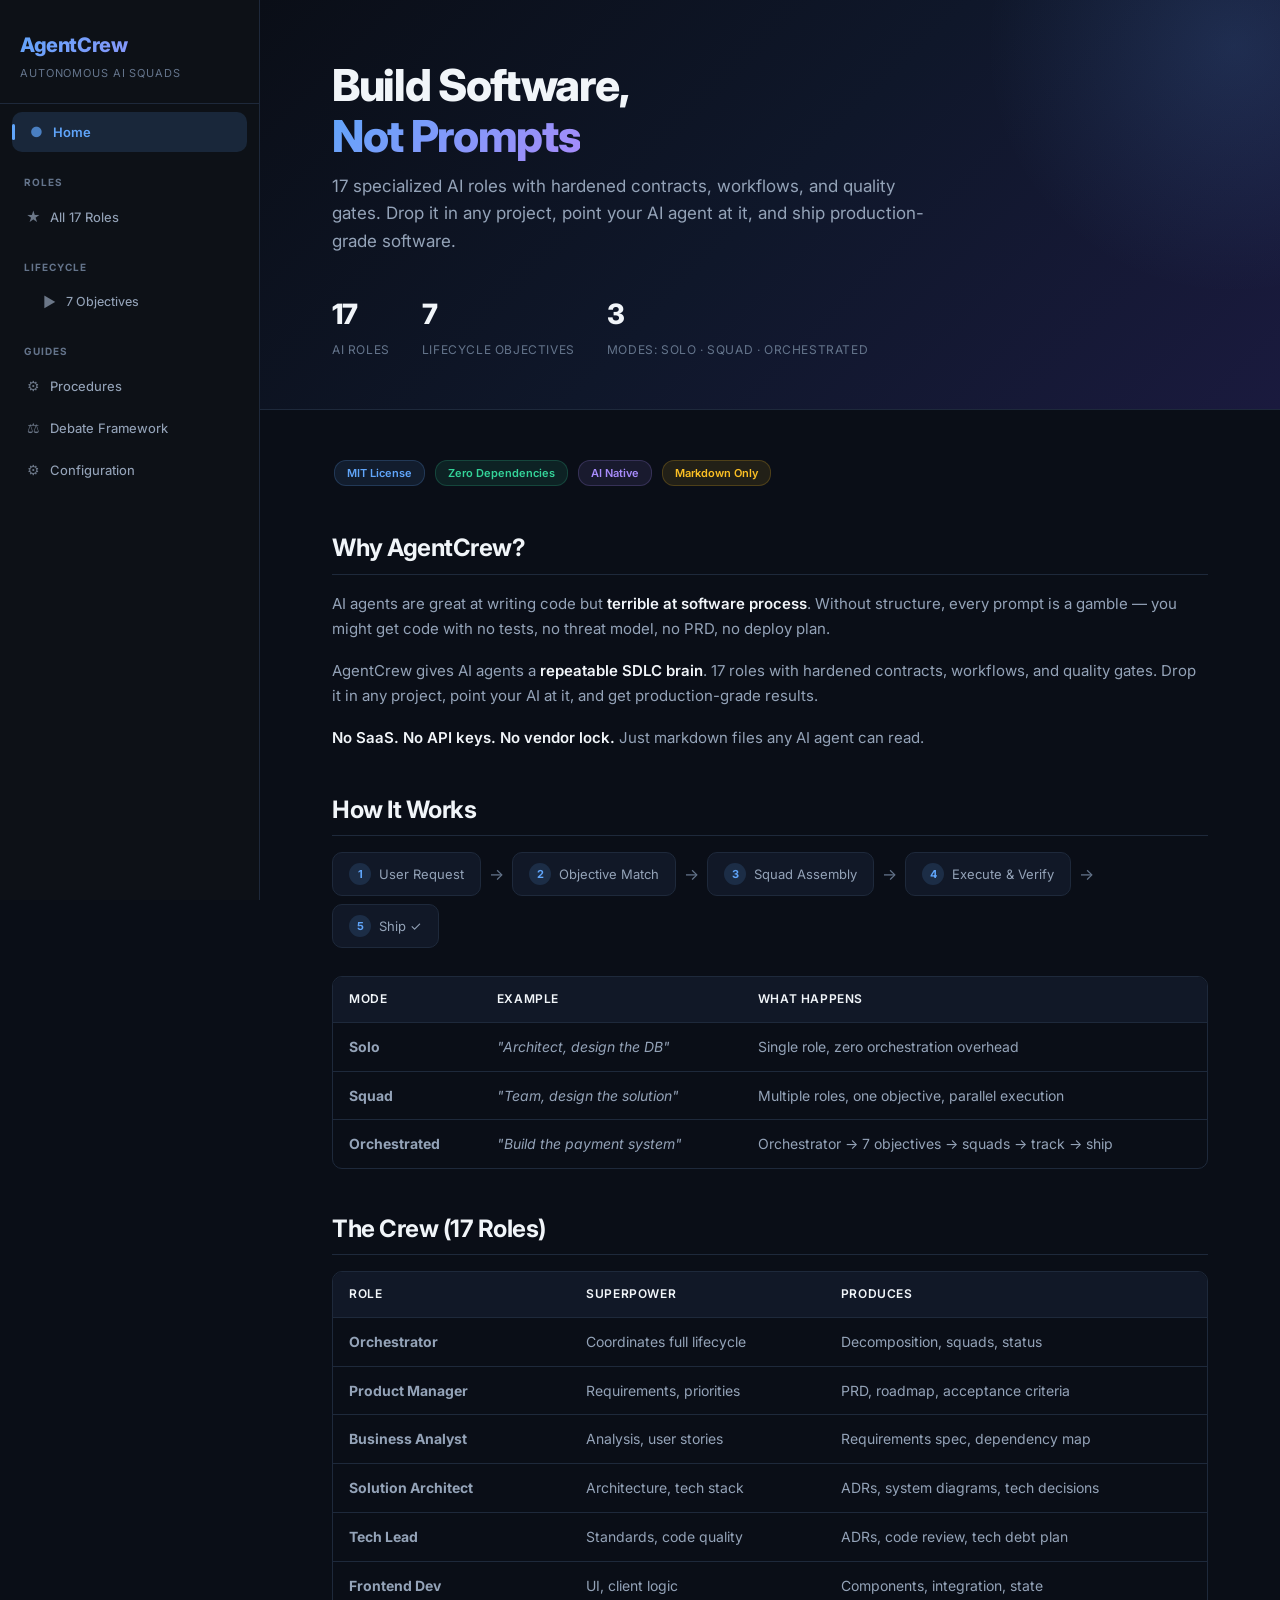
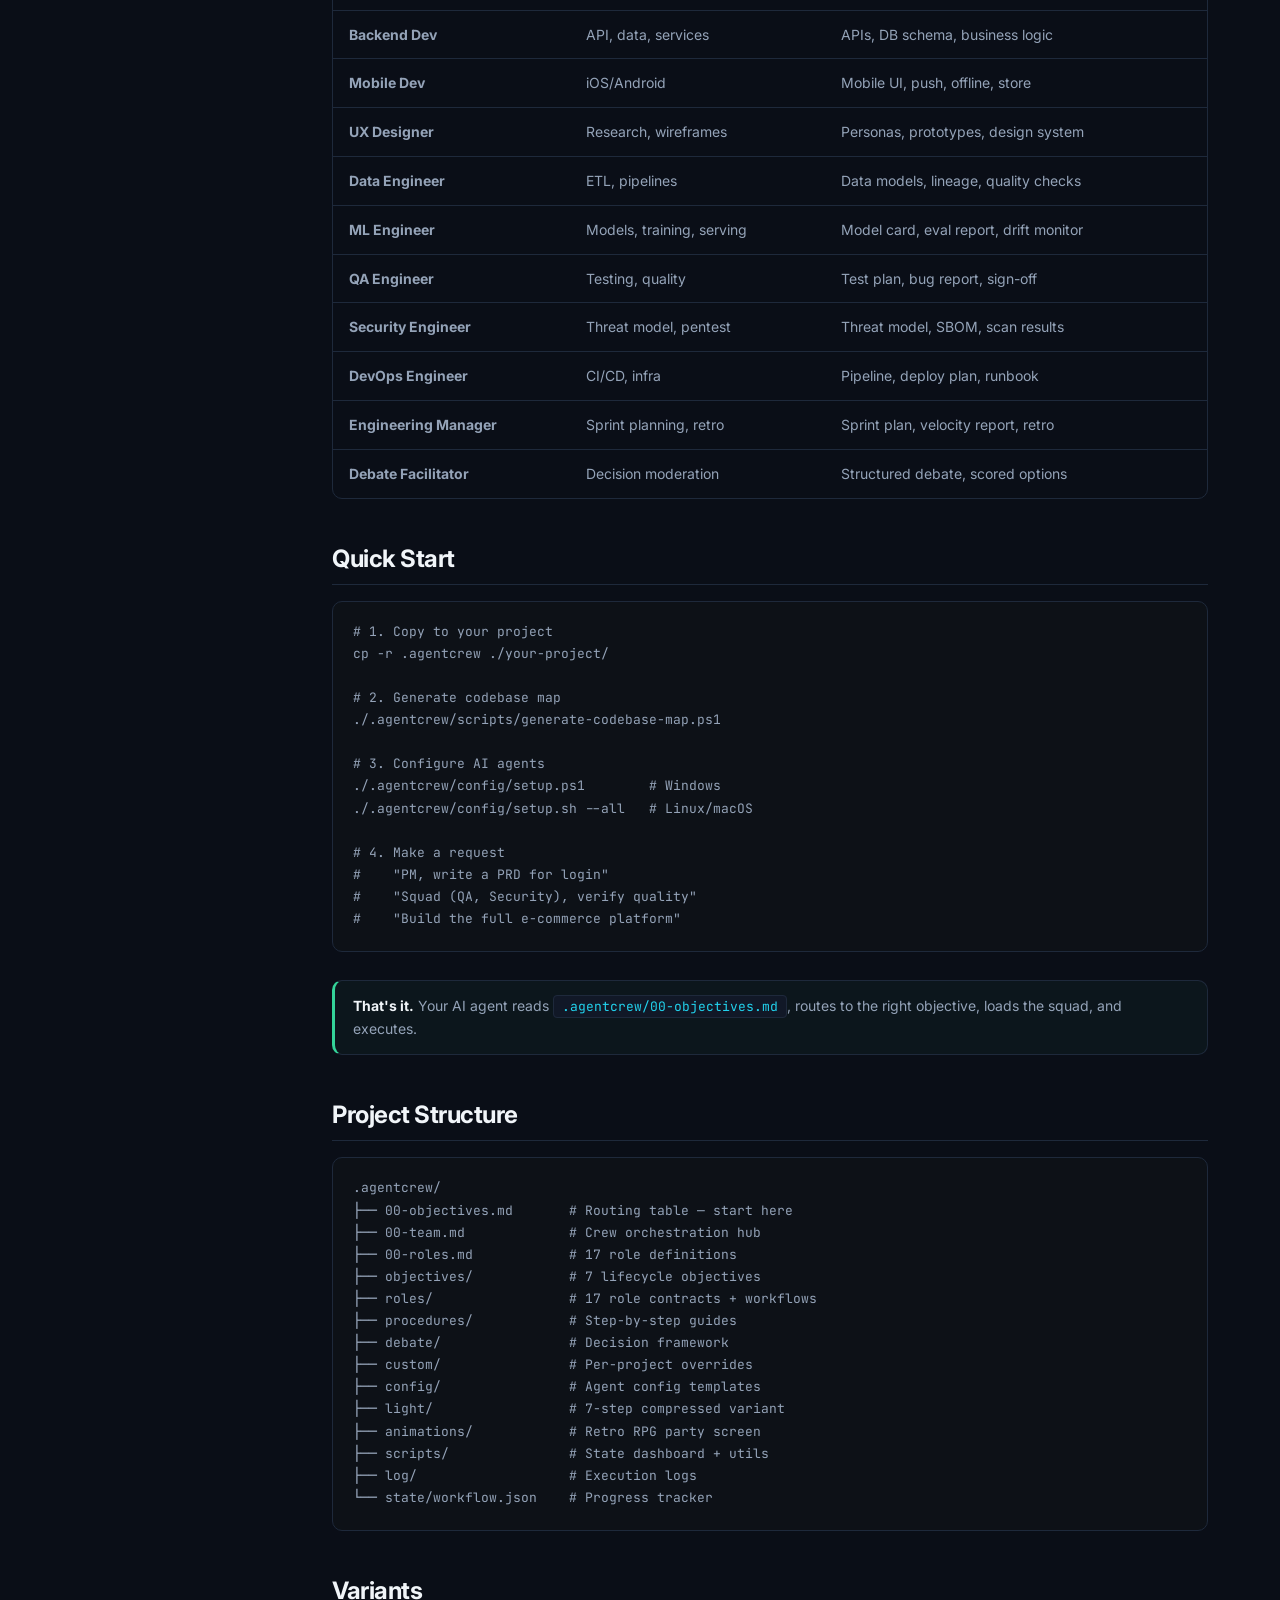
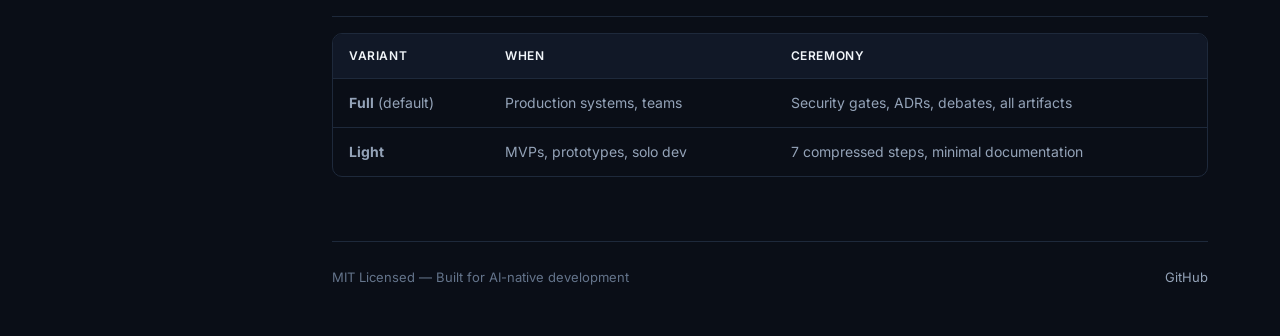
==== commit ae3dca66: "fix: repair UTF-8 encoding in docs/ HTML files" ====
--- a/docs/index.html
+++ b/docs/index.html
@@ -20,7 +20,7 @@
     <a href="index.html" class="active"><span class="nav-icon">&#9679;</span> Home</a>
 
     <div class="nav-section">Roles</div>
-    <a href="roles.html"><span class="nav-icon">&#9733;</span> All 16 Roles</a>
+    <a href="roles.html"><span class="nav-icon">&#9733;</span> All 17 Roles</a>
 
     <div class="nav-section">Lifecycle</div>
     <div class="nav-sub">
@@ -38,10 +38,10 @@
 
   <div class="hero">
     <h1>Build Software, <br><span class="gradient-text">Not Prompts</span></h1>
-    <p>16 specialized AI roles with hardened contracts, workflows, and quality gates. Drop it in any project, point your AI agent at it, and ship production-grade software.</p>
+    <p>17 specialized AI roles with hardened contracts, workflows, and quality gates. Drop it in any project, point your AI agent at it, and ship production-grade software.</p>
     <div class="hero-stats">
       <div class="hero-stat">
-        <span class="hero-stat-num">16</span>
+        <span class="hero-stat-num">17</span>
         <span class="hero-stat-label">AI Roles</span>
       </div>
       <div class="hero-stat">
@@ -62,41 +62,27 @@
     <span class="badge badge-orange">Markdown Only</span>
   </div>
 
-  <h2>The Problem</h2>
+  <h2>Why AgentCrew?</h2>
   <p>
-    AI agents write great code. But software engineering isn't just code — it's <strong>process</strong>.
+    AI agents are great at writing code but <strong>terrible at software process</strong>.
+    Without structure, every prompt is a gamble — you might get code with no tests,
+    no threat model, no PRD, no deploy plan.
   </p>
   <p>
-    Without structure, every prompt is a gamble. You might get a feature, but almost never with:
+    AgentCrew gives AI agents a <strong>repeatable SDLC brain</strong>. 17 roles with hardened
+    contracts, workflows, and quality gates. Drop it in any project, point your AI at it,
+    and get production-grade results.
   </p>
-  <ul>
-    <li>A PRD that defines what success looks like</li>
-    <li>A threat model that catches vulnerabilities early</li>
-    <li>A test plan that validates correctness</li>
-    <li>A deploy plan that ensures safe rollout</li>
-    <li>An architecture decision record that explains <em>why</em></li>
-  </ul>
-  <p>You end up debugging chaos instead of building.</p>
-
-  <h2>The Solution</h2>
-  <p>
-    AgentCrew gives any AI agent a <strong>repeatable SDLC brain</strong> — 16 specialized roles
-    with hardened contracts, workflows, and quality gates that form squads on demand.
-  </p>
-
-  <div class="callout callout-success">
-    <strong>Zero dependencies. Zero SaaS. Zero vendor lock.</strong>
-    Just markdown files — every AI agent can read them.
-  </div>
+  <p><strong>No SaaS. No API keys. No vendor lock.</strong> Just markdown files any AI agent can read.</p>
 
   <h2>How It Works</h2>
 
   <div class="process-flow">
     <div class="process-step"><span class="step-num">1</span> User Request</div>
     <span class="process-arrow">&#8594;</span>
-    <div class="process-step"><span class="step-num">2</span> Objective Routed</div>
+    <div class="process-step"><span class="step-num">2</span> Objective Match</div>
     <span class="process-arrow">&#8594;</span>
-    <div class="process-step"><span class="step-num">3</span> Squad Assembled</div>
+    <div class="process-step"><span class="step-num">3</span> Squad Assembly</div>
     <span class="process-arrow">&#8594;</span>
     <div class="process-step"><span class="step-num">4</span> Execute &amp; Verify</div>
     <span class="process-arrow">&#8594;</span>
@@ -105,49 +91,31 @@
 
   <table>
     <tr><th>Mode</th><th>Example</th><th>What Happens</th></tr>
-    <tr><td><strong>Solo</strong></td><td><em>"Architect, design the database schema"</em></td><td>Single role executes. Zero overhead.</td></tr>
-    <tr><td><strong>Squad</strong></td><td><em>"Team, design the authentication system"</em></td><td>Multiple roles, one objective, parallel execution.</td></tr>
-    <tr><td><strong>Orchestrated</strong></td><td><em>"Build the e-commerce platform"</em></td><td>Orchestrator decomposes &rarr; 7 objectives &rarr; squads &rarr; track &rarr; ship.</td></tr>
+    <tr><td><strong>Solo</strong></td><td><em>"Architect, design the DB"</em></td><td>Single role, zero orchestration overhead</td></tr>
+    <tr><td><strong>Squad</strong></td><td><em>"Team, design the solution"</em></td><td>Multiple roles, one objective, parallel execution</td></tr>
+    <tr><td><strong>Orchestrated</strong></td><td><em>"Build the payment system"</em></td><td>Orchestrator &rarr; 7 objectives &rarr; squads &rarr; track &rarr; ship</td></tr>
   </table>
 
-  <h2>What AgentCrew Ships</h2>
-  <p>Every role produces standardized, production-grade artifacts:</p>
+  <h2>The Crew (17 Roles)</h2>
 
   <table>
-    <tr><th>Artifact</th><th>Role</th><th>What It Contains</th></tr>
-    <tr><td><strong>PRD</strong></td><td>Product Manager</td><td>Requirements, scope, acceptance criteria, roadmap</td></tr>
-    <tr><td><strong>ADR</strong></td><td>Architect / Tech Lead</td><td>Architecture decisions, trade-offs, rationale</td></tr>
-    <tr><td><strong>Threat Model</strong></td><td>Security Engineer</td><td>Attack vectors, mitigations, risk assessment</td></tr>
-    <tr><td><strong>Test Plan</strong></td><td>QA Engineer</td><td>Test strategy, coverage, edge cases, sign-off criteria</td></tr>
-    <tr><td><strong>SBOM</strong></td><td>Security Engineer</td><td>Software bill of materials, dependency vulnerabilities</td></tr>
-    <tr><td><strong>Deploy Plan</strong></td><td>DevOps Engineer</td><td>Rollout strategy, rollback, monitoring, runbook</td></tr>
-    <tr><td><strong>Model Card</strong></td><td>ML Engineer</td><td>Model intent, eval results, bias analysis, drift monitoring</td></tr>
-    <tr><td><strong>Quality Checklist</strong></td><td>Every role</td><td>Gate criteria before moving to next phase</td></tr>
-  </table>
-
-  <p>No more chasing your AI agent for missing pieces. Everything is defined, templated, and verified.</p>
-
-  <h2>The Crew</h2>
-  <p>16 roles. Each with a contract, workflow, quality checklist, and artifact templates.</p>
-
-  <table>
-    <tr><th></th><th>Role</th><th>Superpower</th><th>Produces</th></tr>
-    <tr><td>🎯</td><td><strong>Orchestrator</strong></td><td>Coordinates full lifecycle</td><td>Decomposition, squad assignments, status</td></tr>
-    <tr><td>📋</td><td><strong>Product Manager</strong></td><td>Requirements &amp; priorities</td><td>PRD, roadmap, acceptance criteria</td></tr>
-    <tr><td>📊</td><td><strong>Business Analyst</strong></td><td>Analysis &amp; user stories</td><td>Requirements spec, dependency map</td></tr>
-    <tr><td>🏗️</td><td><strong>Solution Architect</strong></td><td>Architecture &amp; tech stack</td><td>ADRs, system diagrams, tech decisions</td></tr>
-    <tr><td>👨‍💻</td><td><strong>Tech Lead</strong></td><td>Standards &amp; code quality</td><td>ADRs, code review, tech debt plan</td></tr>
-    <tr><td>🎨</td><td><strong>Frontend Dev</strong></td><td>UI &amp; client logic</td><td>Components, integration, state management</td></tr>
-    <tr><td>⚙️</td><td><strong>Backend Dev</strong></td><td>API, data, services</td><td>APIs, DB schema, business logic</td></tr>
-    <tr><td>📱</td><td><strong>Mobile Dev</strong></td><td>iOS &amp; Android</td><td>Mobile UI, push notifications, offline, store</td></tr>
-    <tr><td>✏️</td><td><strong>UX Designer</strong></td><td>Research &amp; wireframes</td><td>Personas, prototypes, design system</td></tr>
-    <tr><td>🗄️</td><td><strong>Data Engineer</strong></td><td>ETL &amp; pipelines</td><td>Data models, lineage, quality checks</td></tr>
-    <tr><td>🧠</td><td><strong>ML Engineer</strong></td><td>Models &amp; training</td><td>Model card, eval report, drift monitor</td></tr>
-    <tr><td>🔍</td><td><strong>QA Engineer</strong></td><td>Testing &amp; quality</td><td>Test plan, bug report, sign-off</td></tr>
-    <tr><td>🛡️</td><td><strong>Security Engineer</strong></td><td>Threat model &amp; pentest</td><td>Threat model, SBOM, scan results</td></tr>
-    <tr><td>🚀</td><td><strong>DevOps Engineer</strong></td><td>CI/CD &amp; infra</td><td>Pipeline, deploy plan, runbook</td></tr>
-    <tr><td>📅</td><td><strong>Engineering Manager</strong></td><td>Sprint planning &amp; retro</td><td>Sprint plan, velocity report, retro</td></tr>
-    <tr><td>⚖️</td><td><strong>Debate Facilitator</strong></td><td>Decision moderation</td><td>Structured debate, scored options</td></tr>
+    <tr><th>Role</th><th>Superpower</th><th>Produces</th></tr>
+    <tr><td><strong>Orchestrator</strong></td><td>Coordinates full lifecycle</td><td>Decomposition, squads, status</td></tr>
+    <tr><td><strong>Product Manager</strong></td><td>Requirements, priorities</td><td>PRD, roadmap, acceptance criteria</td></tr>
+    <tr><td><strong>Business Analyst</strong></td><td>Analysis, user stories</td><td>Requirements spec, dependency map</td></tr>
+    <tr><td><strong>Solution Architect</strong></td><td>Architecture, tech stack</td><td>ADRs, system diagrams, tech decisions</td></tr>
+    <tr><td><strong>Tech Lead</strong></td><td>Standards, code quality</td><td>ADRs, code review, tech debt plan</td></tr>
+    <tr><td><strong>Frontend Dev</strong></td><td>UI, client logic</td><td>Components, integration, state</td></tr>
+    <tr><td><strong>Backend Dev</strong></td><td>API, data, services</td><td>APIs, DB schema, business logic</td></tr>
+    <tr><td><strong>Mobile Dev</strong></td><td>iOS/Android</td><td>Mobile UI, push, offline, store</td></tr>
+    <tr><td><strong>UX Designer</strong></td><td>Research, wireframes</td><td>Personas, prototypes, design system</td></tr>
+    <tr><td><strong>Data Engineer</strong></td><td>ETL, pipelines</td><td>Data models, lineage, quality checks</td></tr>
+    <tr><td><strong>ML Engineer</strong></td><td>Models, training, serving</td><td>Model card, eval report, drift monitor</td></tr>
+    <tr><td><strong>QA Engineer</strong></td><td>Testing, quality</td><td>Test plan, bug report, sign-off</td></tr>
+    <tr><td><strong>Security Engineer</strong></td><td>Threat model, pentest</td><td>Threat model, SBOM, scan results</td></tr>
+    <tr><td><strong>DevOps Engineer</strong></td><td>CI/CD, infra</td><td>Pipeline, deploy plan, runbook</td></tr>
+    <tr><td><strong>Engineering Manager</strong></td><td>Sprint planning, retro</td><td>Sprint plan, velocity report, retro</td></tr>
+    <tr><td><strong>Debate Facilitator</strong></td><td>Decision moderation</td><td>Structured debate, scored options</td></tr>
   </table>
 
   <h2>Quick Start</h2>
@@ -175,9 +143,9 @@
   <pre><code>.agentcrew/
 &#9500;&#9472;&#9472; 00-objectives.md       # Routing table — start here
 &#9500;&#9472;&#9472; 00-team.md             # Crew orchestration hub
-&#9500;&#9472;&#9472; 00-roles.md            # 16 role definitions
+&#9500;&#9472;&#9472; 00-roles.md            # 17 role definitions
 &#9500;&#9472;&#9472; objectives/            # 7 lifecycle objectives
-&#9500;&#9472;&#9472; roles/                 # 16 role contracts + workflows
+&#9500;&#9472;&#9472; roles/                 # 17 role contracts + workflows
 &#9500;&#9472;&#9472; procedures/            # Step-by-step guides
 &#9500;&#9472;&#9472; debate/                # Decision framework
 &#9500;&#9472;&#9472; custom/                # Per-project overrides
@@ -197,7 +165,7 @@
 
   <div class="site-footer">
     <span>MIT Licensed &mdash; Built for AI-native development</span>
-    <span><a href="https://github.com/ShaikhAryanBilal/agentcrew">GitHub</a> &middot; <a href="https://shaikaryanbilal.github.io/agentcrew">Docs</a></span>
+    <span><a href="https://github.com/anomalyco/AgentCrew">GitHub</a></span>
   </div>
 
 </main>
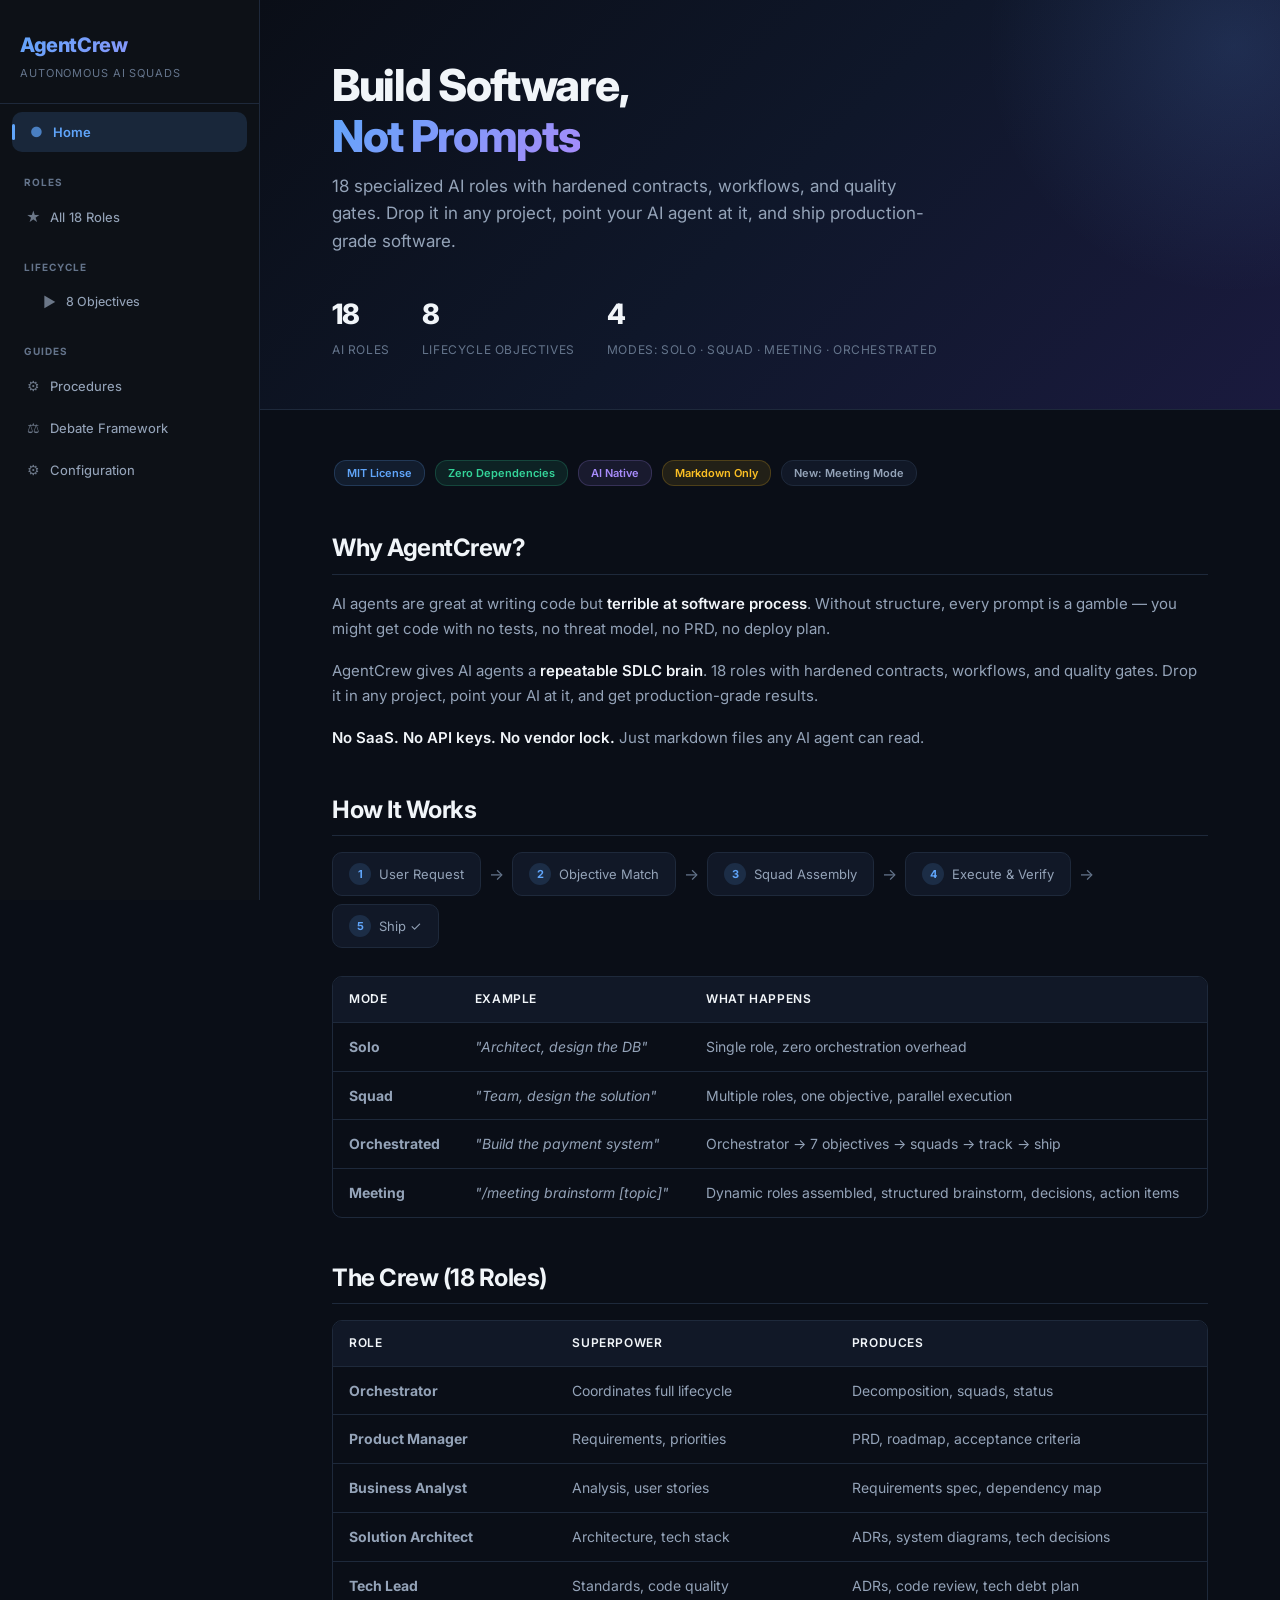
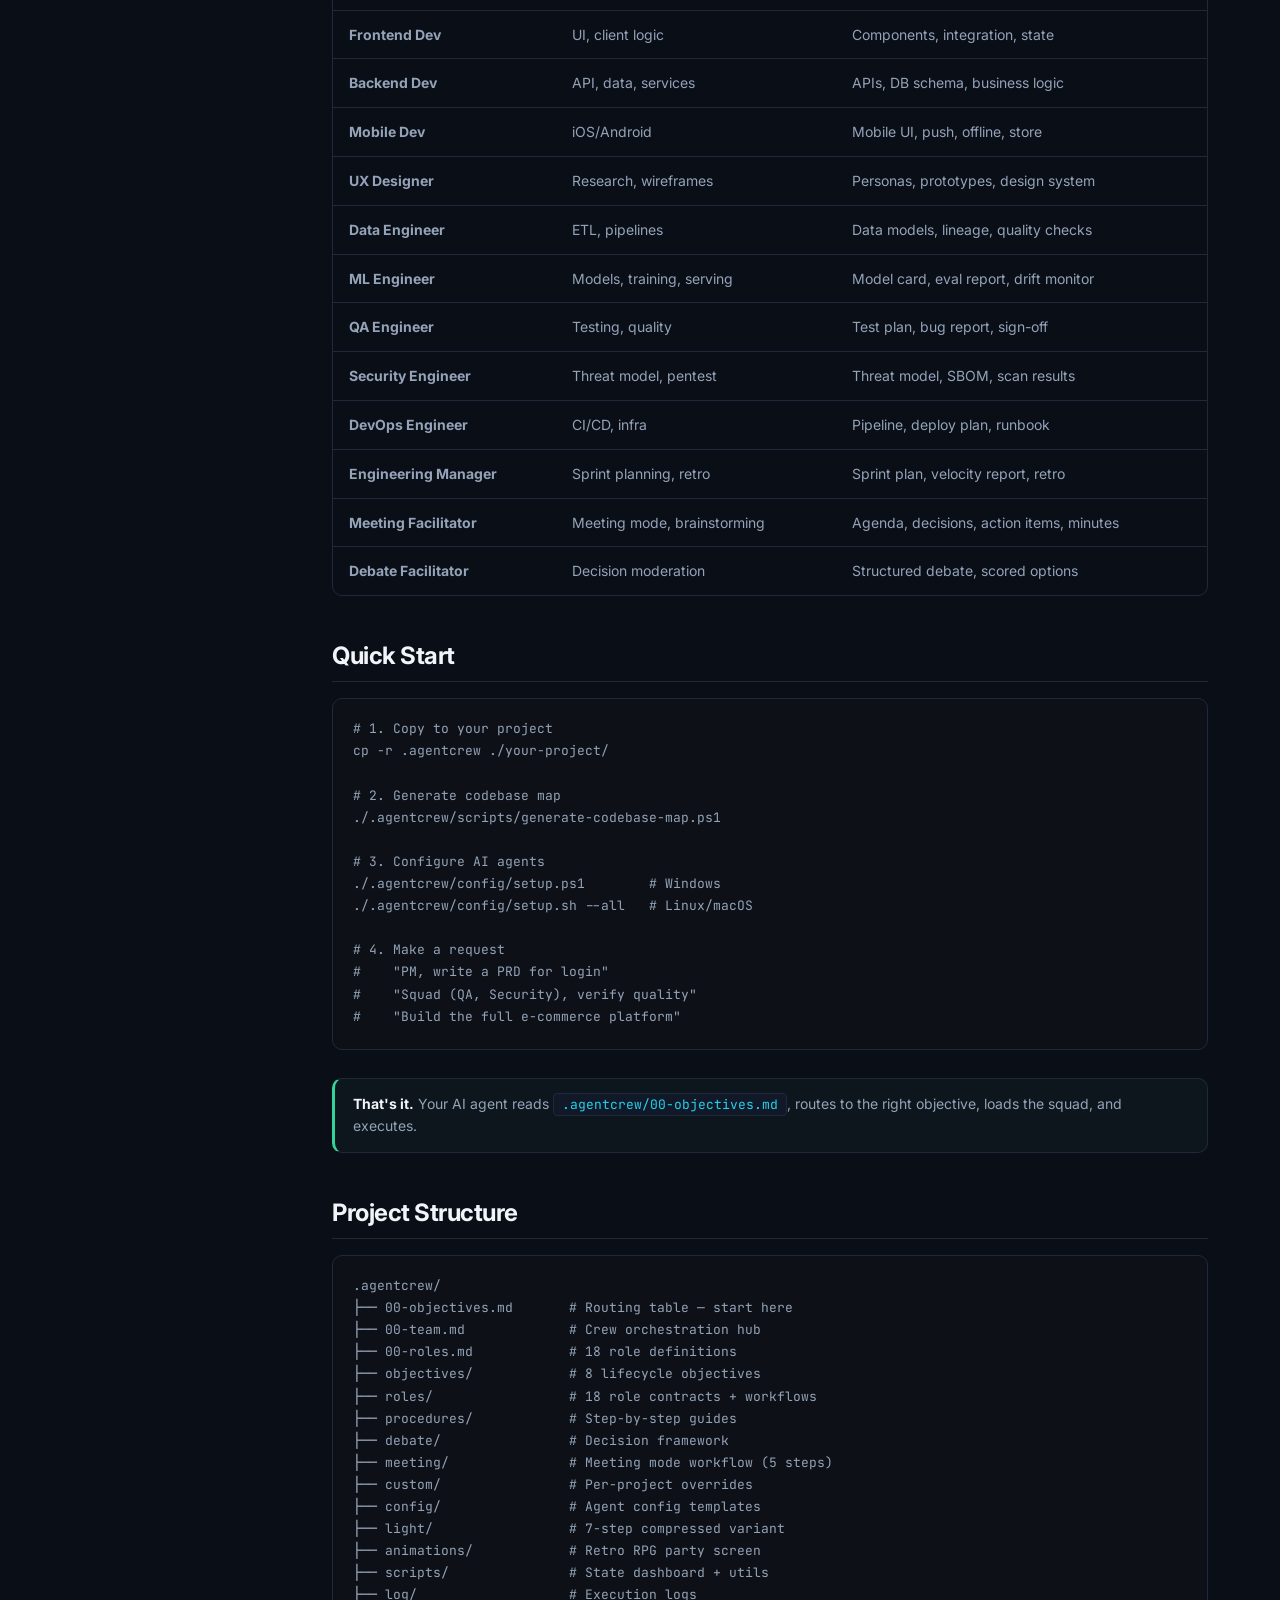
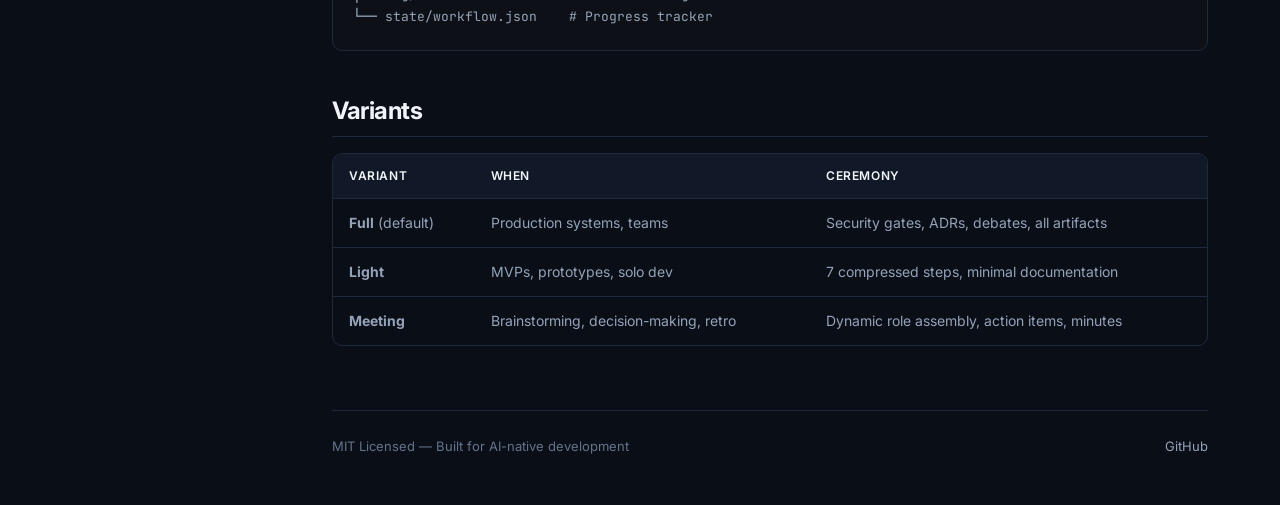
==== commit 160541c1: "docs: update all HTML docs to reflect Meeting Mode (18 roles, 8 objectives, meeting framework)" ====
--- a/docs/index.html
+++ b/docs/index.html
@@ -20,11 +20,11 @@
     <a href="index.html" class="active"><span class="nav-icon">&#9679;</span> Home</a>
 
     <div class="nav-section">Roles</div>
-    <a href="roles.html"><span class="nav-icon">&#9733;</span> All 17 Roles</a>
+    <a href="roles.html"><span class="nav-icon">&#9733;</span> All 18 Roles</a>
 
     <div class="nav-section">Lifecycle</div>
     <div class="nav-sub">
-      <a href="objectives.html"><span class="nav-icon">&#9654;</span> 7 Objectives</a>
+      <a href="objectives.html"><span class="nav-icon">&#9654;</span> 8 Objectives</a>
     </div>
 
     <div class="nav-section">Guides</div>
@@ -38,19 +38,19 @@
 
   <div class="hero">
     <h1>Build Software, <br><span class="gradient-text">Not Prompts</span></h1>
-    <p>17 specialized AI roles with hardened contracts, workflows, and quality gates. Drop it in any project, point your AI agent at it, and ship production-grade software.</p>
+    <p>    18 specialized AI roles with hardened contracts, workflows, and quality gates. Drop it in any project, point your AI agent at it, and ship production-grade software.</p>
     <div class="hero-stats">
       <div class="hero-stat">
-        <span class="hero-stat-num">17</span>
+        <span class="hero-stat-num">18</span>
         <span class="hero-stat-label">AI Roles</span>
       </div>
       <div class="hero-stat">
-        <span class="hero-stat-num">7</span>
+        <span class="hero-stat-num">8</span>
         <span class="hero-stat-label">Lifecycle Objectives</span>
       </div>
       <div class="hero-stat">
-        <span class="hero-stat-num">3</span>
-        <span class="hero-stat-label">Modes: Solo &middot; Squad &middot; Orchestrated</span>
+        <span class="hero-stat-num">4</span>
+        <span class="hero-stat-label">Modes: Solo &middot; Squad &middot; Meeting &middot; Orchestrated</span>
       </div>
     </div>
   </div>
@@ -60,6 +60,7 @@
     <span class="badge badge-green">Zero Dependencies</span>
     <span class="badge badge-purple">AI Native</span>
     <span class="badge badge-orange">Markdown Only</span>
+    <span class="badge badge-blue">New: Meeting Mode</span>
   </div>
 
   <h2>Why AgentCrew?</h2>
@@ -69,7 +70,7 @@
     no threat model, no PRD, no deploy plan.
   </p>
   <p>
-    AgentCrew gives AI agents a <strong>repeatable SDLC brain</strong>. 17 roles with hardened
+    AgentCrew gives AI agents a <strong>repeatable SDLC brain</strong>. 18 roles with hardened
     contracts, workflows, and quality gates. Drop it in any project, point your AI at it,
     and get production-grade results.
   </p>
@@ -94,9 +95,10 @@
     <tr><td><strong>Solo</strong></td><td><em>"Architect, design the DB"</em></td><td>Single role, zero orchestration overhead</td></tr>
     <tr><td><strong>Squad</strong></td><td><em>"Team, design the solution"</em></td><td>Multiple roles, one objective, parallel execution</td></tr>
     <tr><td><strong>Orchestrated</strong></td><td><em>"Build the payment system"</em></td><td>Orchestrator &rarr; 7 objectives &rarr; squads &rarr; track &rarr; ship</td></tr>
+    <tr><td><strong>Meeting</strong></td><td><em>"/meeting brainstorm [topic]"</em></td><td>Dynamic roles assembled, structured brainstorm, decisions, action items</td></tr>
   </table>
 
-  <h2>The Crew (17 Roles)</h2>
+  <h2>The Crew (18 Roles)</h2>
 
   <table>
     <tr><th>Role</th><th>Superpower</th><th>Produces</th></tr>
@@ -115,6 +117,7 @@
     <tr><td><strong>Security Engineer</strong></td><td>Threat model, pentest</td><td>Threat model, SBOM, scan results</td></tr>
     <tr><td><strong>DevOps Engineer</strong></td><td>CI/CD, infra</td><td>Pipeline, deploy plan, runbook</td></tr>
     <tr><td><strong>Engineering Manager</strong></td><td>Sprint planning, retro</td><td>Sprint plan, velocity report, retro</td></tr>
+    <tr><td><strong>Meeting Facilitator</strong></td><td>Meeting mode, brainstorming</td><td>Agenda, decisions, action items, minutes</td></tr>
     <tr><td><strong>Debate Facilitator</strong></td><td>Decision moderation</td><td>Structured debate, scored options</td></tr>
   </table>
 
@@ -143,11 +146,12 @@
   <pre><code>.agentcrew/
 &#9500;&#9472;&#9472; 00-objectives.md       # Routing table — start here
 &#9500;&#9472;&#9472; 00-team.md             # Crew orchestration hub
-&#9500;&#9472;&#9472; 00-roles.md            # 17 role definitions
-&#9500;&#9472;&#9472; objectives/            # 7 lifecycle objectives
-&#9500;&#9472;&#9472; roles/                 # 17 role contracts + workflows
+&#9500;&#9472;&#9472; 00-roles.md            # 18 role definitions
+&#9500;&#9472;&#9472; objectives/            # 8 lifecycle objectives
+&#9500;&#9472;&#9472; roles/                 # 18 role contracts + workflows
 &#9500;&#9472;&#9472; procedures/            # Step-by-step guides
 &#9500;&#9472;&#9472; debate/                # Decision framework
+&#9500;&#9472;&#9472; meeting/               # Meeting mode workflow (5 steps)
 &#9500;&#9472;&#9472; custom/                # Per-project overrides
 &#9500;&#9472;&#9472; config/                # Agent config templates
 &#9500;&#9472;&#9472; light/                 # 7-step compressed variant
@@ -161,6 +165,7 @@
     <tr><th>Variant</th><th>When</th><th>Ceremony</th></tr>
     <tr><td><strong>Full</strong> (default)</td><td>Production systems, teams</td><td>Security gates, ADRs, debates, all artifacts</td></tr>
     <tr><td><strong>Light</strong></td><td>MVPs, prototypes, solo dev</td><td>7 compressed steps, minimal documentation</td></tr>
+    <tr><td><strong>Meeting</strong></td><td>Brainstorming, decision-making, retro</td><td>Dynamic role assembly, action items, minutes</td></tr>
   </table>
 
   <div class="site-footer">
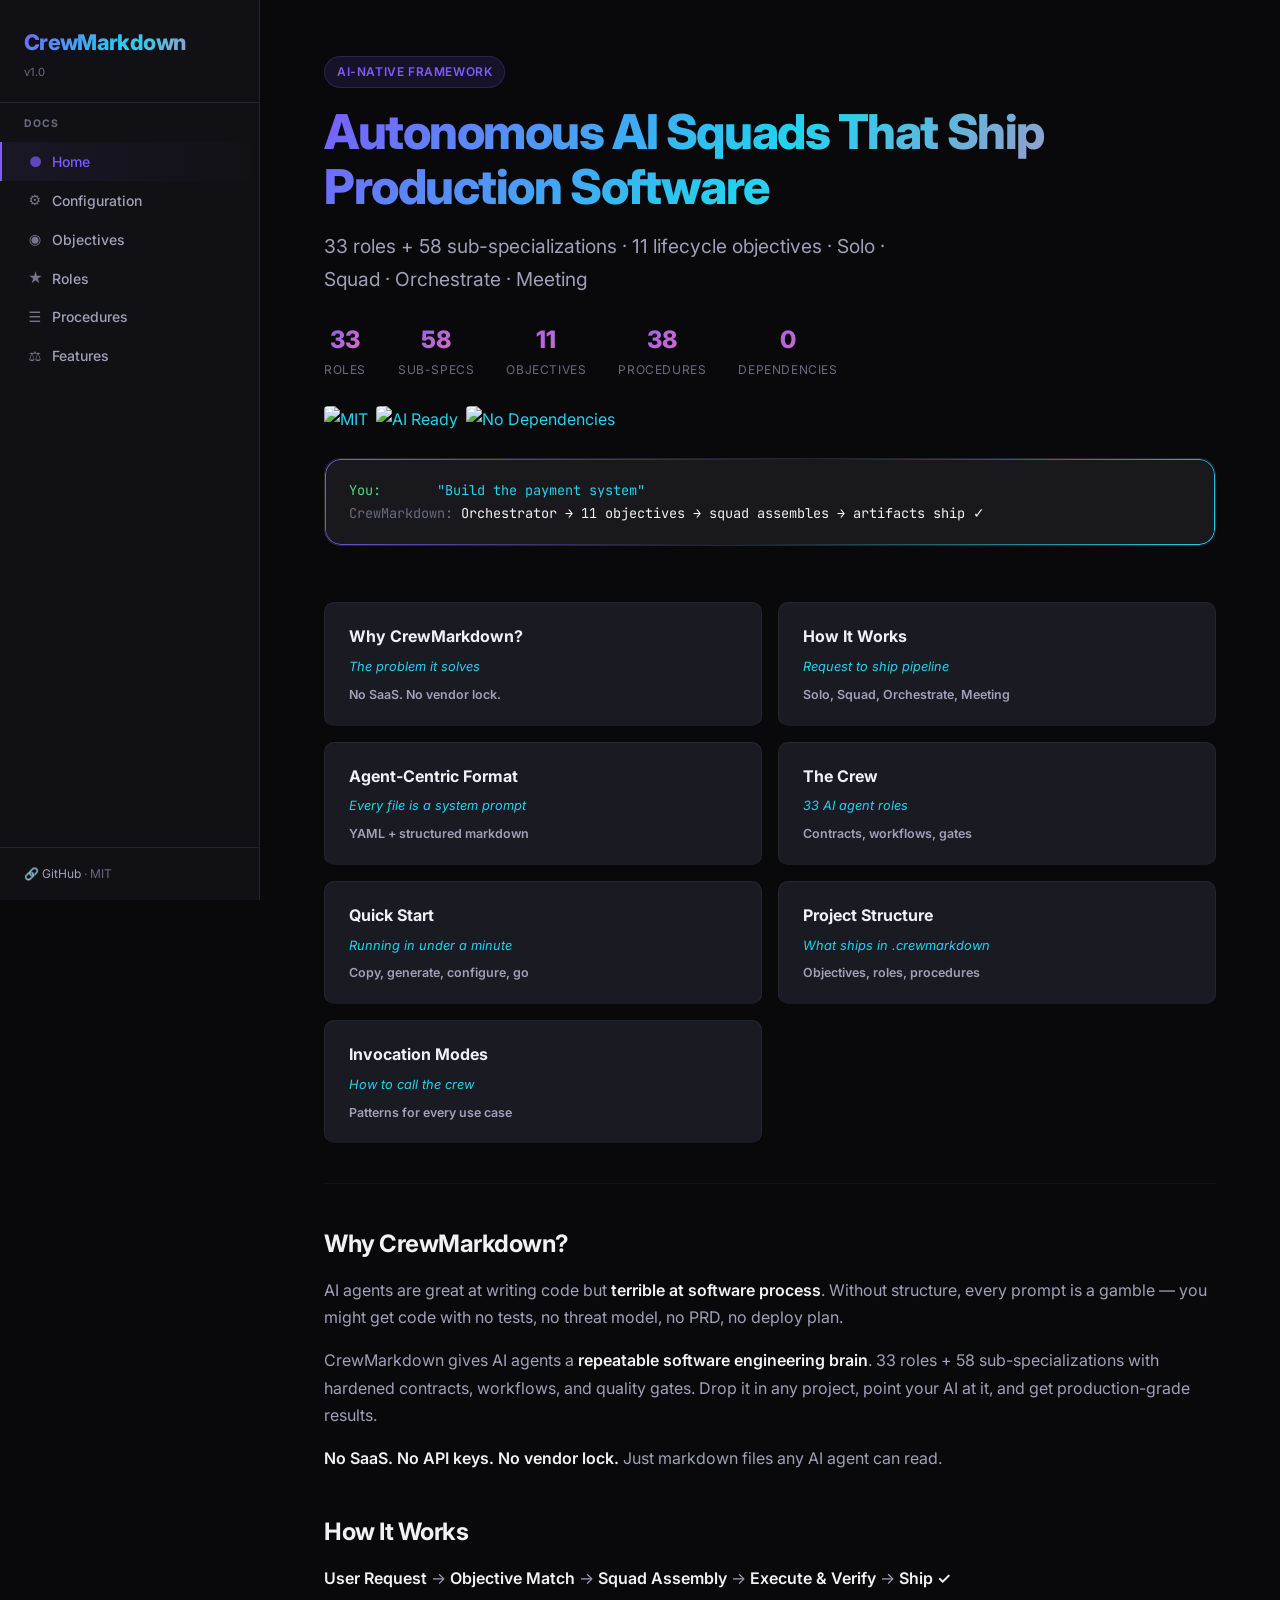
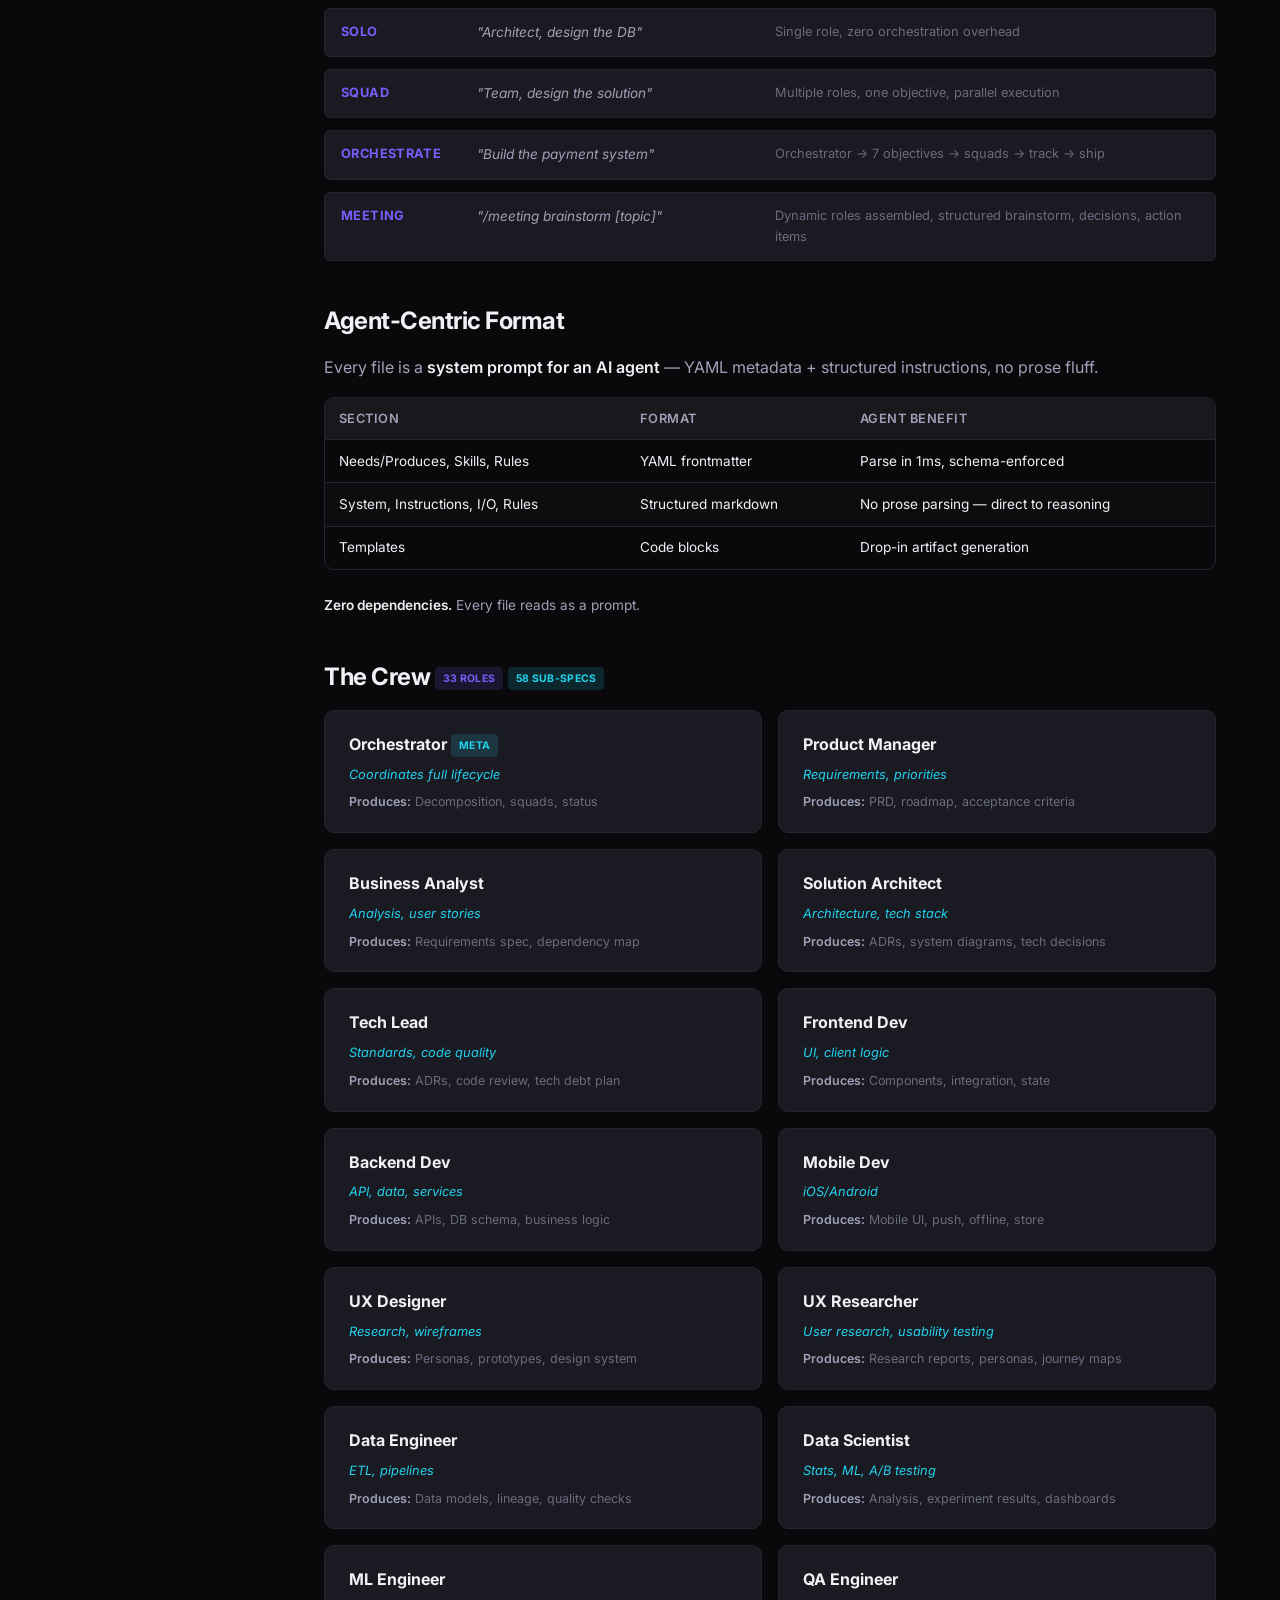
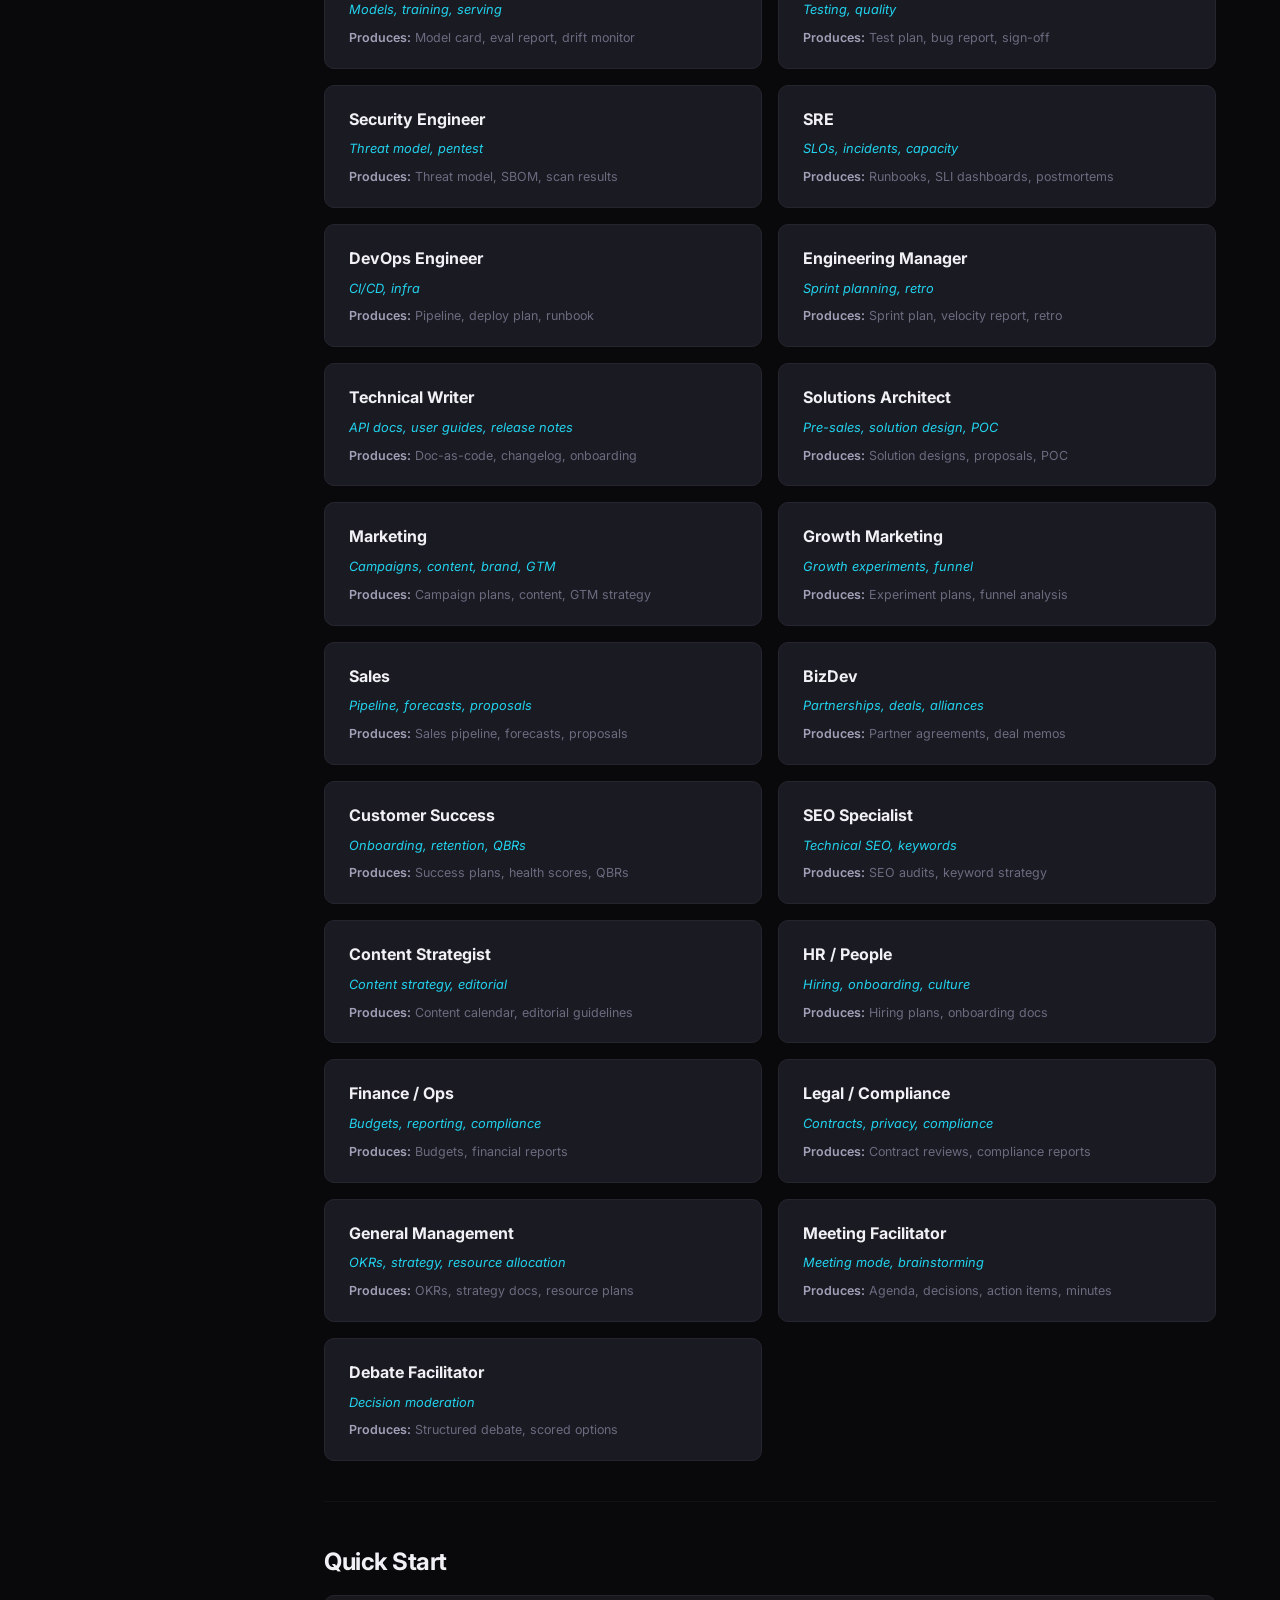
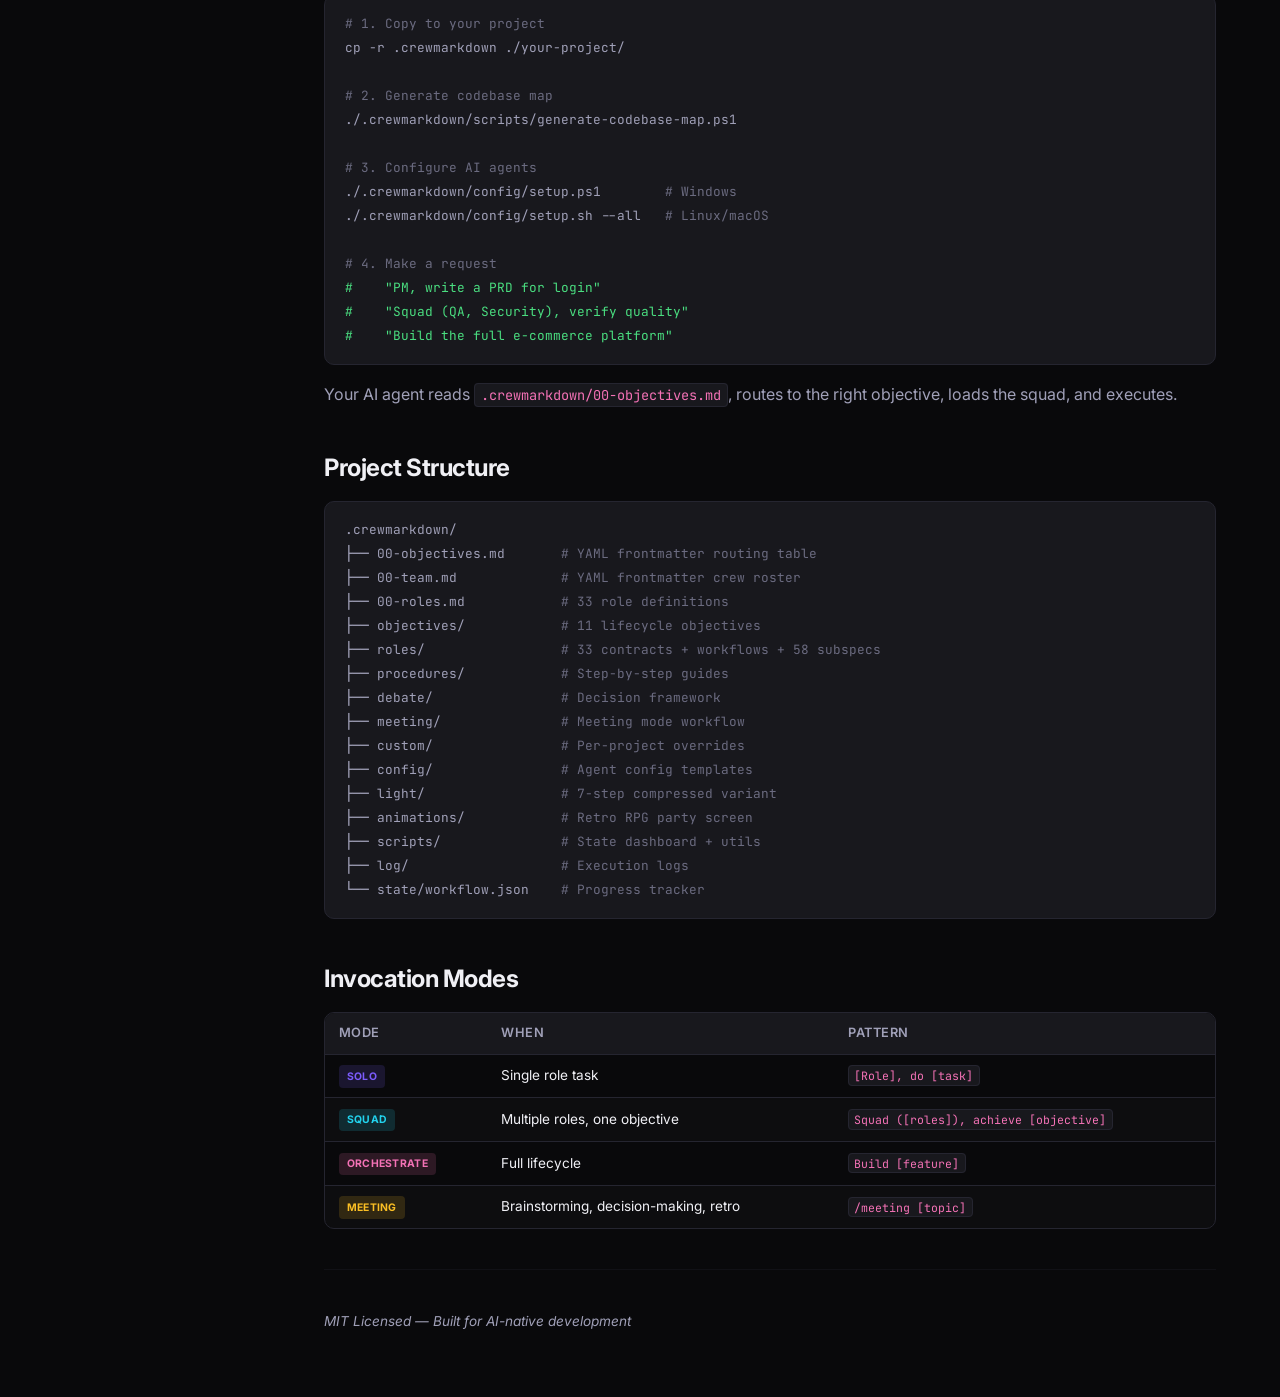
==== commit 9decceca: "Rename project from agentcrew to CrewMarkdown" ====
--- a/docs/index.html
+++ b/docs/index.html
@@ -3,177 +3,432 @@
 <head>
 <meta charset="UTF-8">
 <meta name="viewport" content="width=device-width, initial-scale=1.0">
-<title>AgentCrew — Autonomous AI Squads That Ship</title>
+<title>CrewMarkdown Docs — Home</title>
 <link rel="preconnect" href="https://fonts.googleapis.com">
 <link rel="preconnect" href="https://fonts.gstatic.com" crossorigin>
-<link href="https://fonts.googleapis.com/css2?family=Inter:wght@400;450;500;600;700;800&family=JetBrains+Mono:wght@400;500&display=swap" rel="stylesheet">
-<link rel="stylesheet" href="style.css">
+<link href="https://fonts.googleapis.com/css2?family=Inter:wght@400;500;600;700;800&family=JetBrains+Mono:wght@400;500;700&display=swap" rel="stylesheet">
+<link rel="stylesheet" href="css/style.css">
 </head>
-<body>
-
-<aside class="sidebar">
+<body data-page="index">
+
+<button class="menu-toggle" id="menuToggle" aria-label="Toggle menu">&#9776;</button>
+<div class="sidebar-overlay" id="sidebarOverlay"></div>
+
+<nav class="sidebar">
   <div class="sidebar-header">
-    <h2>AgentCrew</h2>
-    <span>Autonomous AI Squads</span>
-  </div>
-  <nav>
-    <a href="index.html" class="active"><span class="nav-icon">&#9679;</span> Home</a>
-
-    <div class="nav-section">Roles</div>
-    <a href="roles.html"><span class="nav-icon">&#9733;</span> All 18 Roles</a>
-
-    <div class="nav-section">Lifecycle</div>
-    <div class="nav-sub">
-      <a href="objectives.html"><span class="nav-icon">&#9654;</span> 8 Objectives</a>
-    </div>
-
-    <div class="nav-section">Guides</div>
-    <a href="procedures.html"><span class="nav-icon">&#9881;</span> Procedures</a>
-    <a href="debate.html"><span class="nav-icon">&#9878;</span> Debate Framework</a>
-    <a href="configuration.html"><span class="nav-icon">&#9881;</span> Configuration</a>
-  </nav>
-</aside>
+    <div class="logo">CrewMarkdown</div>
+    <span class="version">v1.0</span>
+  </div>
+  <div class="nav-section">Docs</div>
+  <ul class="nav-list">
+    <li class="active"><a href="index.html"><span class="nav-icon">&#9679;</span> Home</a></li>
+    <li><a href="configuration.html"><span class="nav-icon">&#9881;</span> Configuration</a></li>
+    <li><a href="objectives.html"><span class="nav-icon">&#9673;</span> Objectives</a></li>
+    <li><a href="roles.html"><span class="nav-icon">&#9733;</span> Roles</a></li>
+    <li><a href="procedures.html"><span class="nav-icon">&#9776;</span> Procedures</a></li>
+    <li><a href="features.html"><span class="nav-icon">&#9878;</span> Features</a></li>
+  </ul>
+  <div class="sidebar-footer">
+    <a href="https://github.com/ShaikhAryanBilal/CrewMarkdown" target="_blank">&#128279; GitHub</a>
+    &middot; MIT
+  </div>
+</nav>
 
 <main class="content">
-
-  <div class="hero">
-    <h1>Build Software, <br><span class="gradient-text">Not Prompts</span></h1>
-    <p>    18 specialized AI roles with hardened contracts, workflows, and quality gates. Drop it in any project, point your AI agent at it, and ship production-grade software.</p>
+  <section class="hero">
+    <div class="hero-badge">AI-Native Framework</div>
+    <h1>Autonomous AI Squads That Ship Production Software</h1>
+    <p class="hero-sub">33 roles + 58 sub-specializations &middot; 11 lifecycle objectives &middot; Solo &middot; Squad &middot; Orchestrate &middot; Meeting</p>
+
     <div class="hero-stats">
       <div class="hero-stat">
-        <span class="hero-stat-num">18</span>
-        <span class="hero-stat-label">AI Roles</span>
+        <div class="num">33</div>
+        <div class="label">Roles</div>
       </div>
       <div class="hero-stat">
-        <span class="hero-stat-num">8</span>
-        <span class="hero-stat-label">Lifecycle Objectives</span>
+        <div class="num">58</div>
+        <div class="label">Sub-Specs</div>
       </div>
       <div class="hero-stat">
-        <span class="hero-stat-num">4</span>
-        <span class="hero-stat-label">Modes: Solo &middot; Squad &middot; Meeting &middot; Orchestrated</span>
+        <div class="num">11</div>
+        <div class="label">Objectives</div>
       </div>
-    </div>
-  </div>
-
-  <div class="tag-list">
-    <span class="badge badge-accent">MIT License</span>
-    <span class="badge badge-green">Zero Dependencies</span>
-    <span class="badge badge-purple">AI Native</span>
-    <span class="badge badge-orange">Markdown Only</span>
-    <span class="badge badge-blue">New: Meeting Mode</span>
-  </div>
-
-  <h2>Why AgentCrew?</h2>
-  <p>
-    AI agents are great at writing code but <strong>terrible at software process</strong>.
-    Without structure, every prompt is a gamble — you might get code with no tests,
-    no threat model, no PRD, no deploy plan.
-  </p>
-  <p>
-    AgentCrew gives AI agents a <strong>repeatable SDLC brain</strong>. 18 roles with hardened
-    contracts, workflows, and quality gates. Drop it in any project, point your AI at it,
-    and get production-grade results.
-  </p>
+      <div class="hero-stat">
+        <div class="num">38</div>
+        <div class="label">Procedures</div>
+      </div>
+      <div class="hero-stat">
+        <div class="num">0</div>
+        <div class="label">Dependencies</div>
+      </div>
+    </div>
+
+    <div class="badges">
+      <a href="#"><img src="https://img.shields.io/badge/License-MIT-blue.svg" alt="MIT"></a>
+      <a href="#"><img src="https://img.shields.io/badge/AI-Ready-8A2BE2" alt="AI Ready"></a>
+      <a href="#"><img src="https://img.shields.io/badge/Dependencies-Zero-success" alt="No Dependencies"></a>
+    </div>
+
+    <div class="demo-box">
+      <span class="line"><span class="prompt">You:</span>       <span class="response">"Build the payment system"</span></span>
+      <span class="line"><span class="arrow">CrewMarkdown:</span> Orchestrator &rarr; 11 objectives &rarr; squad assembles &rarr; artifacts ship &#10003;</span>
+    </div>
+  </section>
+
+  <div class="role-grid">
+    <a href="#why" class="role-card" style="text-decoration:none;color:inherit;cursor:pointer;">
+      <div class="role-title">Why CrewMarkdown?</div>
+      <div class="role-superpower">The problem it solves</div>
+      <div class="role-produces"><strong>No SaaS. No vendor lock.</strong></div>
+    </a>
+    <a href="#how-it-works" class="role-card" style="text-decoration:none;color:inherit;cursor:pointer;">
+      <div class="role-title">How It Works</div>
+      <div class="role-superpower">Request to ship pipeline</div>
+      <div class="role-produces"><strong>Solo, Squad, Orchestrate, Meeting</strong></div>
+    </a>
+    <a href="#agent-format" class="role-card" style="text-decoration:none;color:inherit;cursor:pointer;">
+      <div class="role-title">Agent-Centric Format</div>
+      <div class="role-superpower">Every file is a system prompt</div>
+      <div class="role-produces"><strong>YAML + structured markdown</strong></div>
+    </a>
+    <a href="#the-crew" class="role-card" style="text-decoration:none;color:inherit;cursor:pointer;">
+      <div class="role-title">The Crew</div>
+      <div class="role-superpower">33 AI agent roles</div>
+      <div class="role-produces"><strong>Contracts, workflows, gates</strong></div>
+    </a>
+    <a href="#quick-start" class="role-card" style="text-decoration:none;color:inherit;cursor:pointer;">
+      <div class="role-title">Quick Start</div>
+      <div class="role-superpower">Running in under a minute</div>
+      <div class="role-produces"><strong>Copy, generate, configure, go</strong></div>
+    </a>
+    <a href="#project-structure" class="role-card" style="text-decoration:none;color:inherit;cursor:pointer;">
+      <div class="role-title">Project Structure</div>
+      <div class="role-superpower">What ships in .crewmarkdown</div>
+      <div class="role-produces"><strong>Objectives, roles, procedures</strong></div>
+    </a>
+    <a href="#invocation-modes" class="role-card" style="text-decoration:none;color:inherit;cursor:pointer;">
+      <div class="role-title">Invocation Modes</div>
+      <div class="role-superpower">How to call the crew</div>
+      <div class="role-produces"><strong>Patterns for every use case</strong></div>
+    </a>
+  </div>
+
+  <hr class="section-divider">
+
+  <h2 id="why">Why CrewMarkdown?</h2>
+  <p>AI agents are great at writing code but <strong>terrible at software process</strong>. Without structure, every prompt is a gamble &mdash; you might get code with no tests, no threat model, no PRD, no deploy plan.</p>
+  <p>CrewMarkdown gives AI agents a <strong>repeatable software engineering brain</strong>. 33 roles + 58 sub-specializations with hardened contracts, workflows, and quality gates. Drop it in any project, point your AI at it, and get production-grade results.</p>
   <p><strong>No SaaS. No API keys. No vendor lock.</strong> Just markdown files any AI agent can read.</p>
 
-  <h2>How It Works</h2>
-
-  <div class="process-flow">
-    <div class="process-step"><span class="step-num">1</span> User Request</div>
-    <span class="process-arrow">&#8594;</span>
-    <div class="process-step"><span class="step-num">2</span> Objective Match</div>
-    <span class="process-arrow">&#8594;</span>
-    <div class="process-step"><span class="step-num">3</span> Squad Assembly</div>
-    <span class="process-arrow">&#8594;</span>
-    <div class="process-step"><span class="step-num">4</span> Execute &amp; Verify</div>
-    <span class="process-arrow">&#8594;</span>
-    <div class="process-step"><span class="step-num">5</span> Ship &#10003;</div>
-  </div>
-
-  <table>
-    <tr><th>Mode</th><th>Example</th><th>What Happens</th></tr>
-    <tr><td><strong>Solo</strong></td><td><em>"Architect, design the DB"</em></td><td>Single role, zero orchestration overhead</td></tr>
-    <tr><td><strong>Squad</strong></td><td><em>"Team, design the solution"</em></td><td>Multiple roles, one objective, parallel execution</td></tr>
-    <tr><td><strong>Orchestrated</strong></td><td><em>"Build the payment system"</em></td><td>Orchestrator &rarr; 7 objectives &rarr; squads &rarr; track &rarr; ship</td></tr>
-    <tr><td><strong>Meeting</strong></td><td><em>"/meeting brainstorm [topic]"</em></td><td>Dynamic roles assembled, structured brainstorm, decisions, action items</td></tr>
-  </table>
-
-  <h2>The Crew (18 Roles)</h2>
-
-  <table>
-    <tr><th>Role</th><th>Superpower</th><th>Produces</th></tr>
-    <tr><td><strong>Orchestrator</strong></td><td>Coordinates full lifecycle</td><td>Decomposition, squads, status</td></tr>
-    <tr><td><strong>Product Manager</strong></td><td>Requirements, priorities</td><td>PRD, roadmap, acceptance criteria</td></tr>
-    <tr><td><strong>Business Analyst</strong></td><td>Analysis, user stories</td><td>Requirements spec, dependency map</td></tr>
-    <tr><td><strong>Solution Architect</strong></td><td>Architecture, tech stack</td><td>ADRs, system diagrams, tech decisions</td></tr>
-    <tr><td><strong>Tech Lead</strong></td><td>Standards, code quality</td><td>ADRs, code review, tech debt plan</td></tr>
-    <tr><td><strong>Frontend Dev</strong></td><td>UI, client logic</td><td>Components, integration, state</td></tr>
-    <tr><td><strong>Backend Dev</strong></td><td>API, data, services</td><td>APIs, DB schema, business logic</td></tr>
-    <tr><td><strong>Mobile Dev</strong></td><td>iOS/Android</td><td>Mobile UI, push, offline, store</td></tr>
-    <tr><td><strong>UX Designer</strong></td><td>Research, wireframes</td><td>Personas, prototypes, design system</td></tr>
-    <tr><td><strong>Data Engineer</strong></td><td>ETL, pipelines</td><td>Data models, lineage, quality checks</td></tr>
-    <tr><td><strong>ML Engineer</strong></td><td>Models, training, serving</td><td>Model card, eval report, drift monitor</td></tr>
-    <tr><td><strong>QA Engineer</strong></td><td>Testing, quality</td><td>Test plan, bug report, sign-off</td></tr>
-    <tr><td><strong>Security Engineer</strong></td><td>Threat model, pentest</td><td>Threat model, SBOM, scan results</td></tr>
-    <tr><td><strong>DevOps Engineer</strong></td><td>CI/CD, infra</td><td>Pipeline, deploy plan, runbook</td></tr>
-    <tr><td><strong>Engineering Manager</strong></td><td>Sprint planning, retro</td><td>Sprint plan, velocity report, retro</td></tr>
-    <tr><td><strong>Meeting Facilitator</strong></td><td>Meeting mode, brainstorming</td><td>Agenda, decisions, action items, minutes</td></tr>
-    <tr><td><strong>Debate Facilitator</strong></td><td>Decision moderation</td><td>Structured debate, scored options</td></tr>
-  </table>
-
-  <h2>Quick Start</h2>
-  <pre><code># 1. Copy to your project
-cp -r .agentcrew ./your-project/
-
-# 2. Generate codebase map
-./.agentcrew/scripts/generate-codebase-map.ps1
-
-# 3. Configure AI agents
-./.agentcrew/config/setup.ps1        # Windows
-./.agentcrew/config/setup.sh --all   # Linux/macOS
-
-# 4. Make a request
-#    "PM, write a PRD for login"
-#    "Squad (QA, Security), verify quality"
-#    "Build the full e-commerce platform"</code></pre>
-
-  <div class="callout callout-success">
-    <strong>That's it.</strong> Your AI agent reads <code>.agentcrew/00-objectives.md</code>,
-    routes to the right objective, loads the squad, and executes.
-  </div>
-
-  <h2>Project Structure</h2>
-  <pre><code>.agentcrew/
-&#9500;&#9472;&#9472; 00-objectives.md       # Routing table — start here
-&#9500;&#9472;&#9472; 00-team.md             # Crew orchestration hub
-&#9500;&#9472;&#9472; 00-roles.md            # 18 role definitions
-&#9500;&#9472;&#9472; objectives/            # 8 lifecycle objectives
-&#9500;&#9472;&#9472; roles/                 # 18 role contracts + workflows
-&#9500;&#9472;&#9472; procedures/            # Step-by-step guides
-&#9500;&#9472;&#9472; debate/                # Decision framework
-&#9500;&#9472;&#9472; meeting/               # Meeting mode workflow (5 steps)
-&#9500;&#9472;&#9472; custom/                # Per-project overrides
-&#9500;&#9472;&#9472; config/                # Agent config templates
-&#9500;&#9472;&#9472; light/                 # 7-step compressed variant
-&#9500;&#9472;&#9472; animations/            # Retro RPG party screen
-&#9500;&#9472;&#9472; scripts/               # State dashboard + utils
-&#9500;&#9472;&#9472; log/                   # Execution logs
-&#9492;&#9472;&#9472; state/workflow.json    # Progress tracker</code></pre>
-
-  <h2>Variants</h2>
-  <table>
-    <tr><th>Variant</th><th>When</th><th>Ceremony</th></tr>
-    <tr><td><strong>Full</strong> (default)</td><td>Production systems, teams</td><td>Security gates, ADRs, debates, all artifacts</td></tr>
-    <tr><td><strong>Light</strong></td><td>MVPs, prototypes, solo dev</td><td>7 compressed steps, minimal documentation</td></tr>
-    <tr><td><strong>Meeting</strong></td><td>Brainstorming, decision-making, retro</td><td>Dynamic role assembly, action items, minutes</td></tr>
-  </table>
-
-  <div class="site-footer">
-    <span>MIT Licensed &mdash; Built for AI-native development</span>
-    <span><a href="https://github.com/anomalyco/AgentCrew">GitHub</a></span>
-  </div>
+  <h2 id="how-it-works">How It Works</h2>
+  <p><strong>User Request</strong> &rarr; <strong>Objective Match</strong> &rarr; <strong>Squad Assembly</strong> &rarr; <strong>Execute &amp; Verify</strong> &rarr; <strong>Ship &#10003;</strong></p>
+
+  <div class="mode-table">
+    <div class="mode-row">
+      <div class="mode-label">Solo</div>
+      <div class="mode-example">"Architect, design the DB"</div>
+      <div class="mode-desc">Single role, zero orchestration overhead</div>
+    </div>
+    <div class="mode-row">
+      <div class="mode-label">Squad</div>
+      <div class="mode-example">"Team, design the solution"</div>
+      <div class="mode-desc">Multiple roles, one objective, parallel execution</div>
+    </div>
+    <div class="mode-row">
+      <div class="mode-label">Orchestrate</div>
+      <div class="mode-example">"Build the payment system"</div>
+      <div class="mode-desc">Orchestrator &rarr; 7 objectives &rarr; squads &rarr; track &rarr; ship</div>
+    </div>
+    <div class="mode-row">
+      <div class="mode-label">Meeting</div>
+      <div class="mode-example">"/meeting brainstorm [topic]"</div>
+      <div class="mode-desc">Dynamic roles assembled, structured brainstorm, decisions, action items</div>
+    </div>
+  </div>
+
+  <h2 id="agent-format">Agent-Centric Format</h2>
+  <p>Every file is a <strong>system prompt for an AI agent</strong> &mdash; YAML metadata + structured instructions, no prose fluff.</p>
+
+  <div class="table-wrap">
+    <table>
+      <thead>
+        <tr>
+          <th>Section</th>
+          <th>Format</th>
+          <th>Agent Benefit</th>
+        </tr>
+      </thead>
+      <tbody>
+        <tr>
+          <td>Needs/Produces, Skills, Rules</td>
+          <td>YAML frontmatter</td>
+          <td>Parse in 1ms, schema-enforced</td>
+        </tr>
+        <tr>
+          <td>System, Instructions, I/O, Rules</td>
+          <td>Structured markdown</td>
+          <td>No prose parsing &mdash; direct to reasoning</td>
+        </tr>
+        <tr>
+          <td>Templates</td>
+          <td>Code blocks</td>
+          <td>Drop-in artifact generation</td>
+        </tr>
+      </tbody>
+    </table>
+  </div>
+
+  <p class="text-muted text-sm"><strong>Zero dependencies.</strong> Every file reads as a prompt.</p>
+
+  <h2 id="the-crew">The Crew <span class="tag tag-purple">33 Roles</span> <span class="tag tag-cyan">58 Sub-Specs</span></h2>
+
+  <div class="role-grid">
+    <div class="role-card">
+      <div class="role-title">Orchestrator <span class="tag tag-cyan">Meta</span></div>
+      <div class="role-superpower">Coordinates full lifecycle</div>
+      <div class="role-produces"><strong>Produces:</strong> Decomposition, squads, status</div>
+    </div>
+    <div class="role-card">
+      <div class="role-title">Product Manager</div>
+      <div class="role-superpower">Requirements, priorities</div>
+      <div class="role-produces"><strong>Produces:</strong> PRD, roadmap, acceptance criteria</div>
+    </div>
+    <div class="role-card">
+      <div class="role-title">Business Analyst</div>
+      <div class="role-superpower">Analysis, user stories</div>
+      <div class="role-produces"><strong>Produces:</strong> Requirements spec, dependency map</div>
+    </div>
+    <div class="role-card">
+      <div class="role-title">Solution Architect</div>
+      <div class="role-superpower">Architecture, tech stack</div>
+      <div class="role-produces"><strong>Produces:</strong> ADRs, system diagrams, tech decisions</div>
+    </div>
+    <div class="role-card">
+      <div class="role-title">Tech Lead</div>
+      <div class="role-superpower">Standards, code quality</div>
+      <div class="role-produces"><strong>Produces:</strong> ADRs, code review, tech debt plan</div>
+    </div>
+    <div class="role-card">
+      <div class="role-title">Frontend Dev</div>
+      <div class="role-superpower">UI, client logic</div>
+      <div class="role-produces"><strong>Produces:</strong> Components, integration, state</div>
+    </div>
+    <div class="role-card">
+      <div class="role-title">Backend Dev</div>
+      <div class="role-superpower">API, data, services</div>
+      <div class="role-produces"><strong>Produces:</strong> APIs, DB schema, business logic</div>
+    </div>
+    <div class="role-card">
+      <div class="role-title">Mobile Dev</div>
+      <div class="role-superpower">iOS/Android</div>
+      <div class="role-produces"><strong>Produces:</strong> Mobile UI, push, offline, store</div>
+    </div>
+    <div class="role-card">
+      <div class="role-title">UX Designer</div>
+      <div class="role-superpower">Research, wireframes</div>
+      <div class="role-produces"><strong>Produces:</strong> Personas, prototypes, design system</div>
+    </div>
+    <div class="role-card">
+      <div class="role-title">UX Researcher</div>
+      <div class="role-superpower">User research, usability testing</div>
+      <div class="role-produces"><strong>Produces:</strong> Research reports, personas, journey maps</div>
+    </div>
+    <div class="role-card">
+      <div class="role-title">Data Engineer</div>
+      <div class="role-superpower">ETL, pipelines</div>
+      <div class="role-produces"><strong>Produces:</strong> Data models, lineage, quality checks</div>
+    </div>
+    <div class="role-card">
+      <div class="role-title">Data Scientist</div>
+      <div class="role-superpower">Stats, ML, A/B testing</div>
+      <div class="role-produces"><strong>Produces:</strong> Analysis, experiment results, dashboards</div>
+    </div>
+    <div class="role-card">
+      <div class="role-title">ML Engineer</div>
+      <div class="role-superpower">Models, training, serving</div>
+      <div class="role-produces"><strong>Produces:</strong> Model card, eval report, drift monitor</div>
+    </div>
+    <div class="role-card">
+      <div class="role-title">QA Engineer</div>
+      <div class="role-superpower">Testing, quality</div>
+      <div class="role-produces"><strong>Produces:</strong> Test plan, bug report, sign-off</div>
+    </div>
+    <div class="role-card">
+      <div class="role-title">Security Engineer</div>
+      <div class="role-superpower">Threat model, pentest</div>
+      <div class="role-produces"><strong>Produces:</strong> Threat model, SBOM, scan results</div>
+    </div>
+    <div class="role-card">
+      <div class="role-title">SRE</div>
+      <div class="role-superpower">SLOs, incidents, capacity</div>
+      <div class="role-produces"><strong>Produces:</strong> Runbooks, SLI dashboards, postmortems</div>
+    </div>
+    <div class="role-card">
+      <div class="role-title">DevOps Engineer</div>
+      <div class="role-superpower">CI/CD, infra</div>
+      <div class="role-produces"><strong>Produces:</strong> Pipeline, deploy plan, runbook</div>
+    </div>
+    <div class="role-card">
+      <div class="role-title">Engineering Manager</div>
+      <div class="role-superpower">Sprint planning, retro</div>
+      <div class="role-produces"><strong>Produces:</strong> Sprint plan, velocity report, retro</div>
+    </div>
+    <div class="role-card">
+      <div class="role-title">Technical Writer</div>
+      <div class="role-superpower">API docs, user guides, release notes</div>
+      <div class="role-produces"><strong>Produces:</strong> Doc-as-code, changelog, onboarding</div>
+    </div>
+    <div class="role-card">
+      <div class="role-title">Solutions Architect</div>
+      <div class="role-superpower">Pre-sales, solution design, POC</div>
+      <div class="role-produces"><strong>Produces:</strong> Solution designs, proposals, POC</div>
+    </div>
+    <div class="role-card">
+      <div class="role-title">Marketing</div>
+      <div class="role-superpower">Campaigns, content, brand, GTM</div>
+      <div class="role-produces"><strong>Produces:</strong> Campaign plans, content, GTM strategy</div>
+    </div>
+    <div class="role-card">
+      <div class="role-title">Growth Marketing</div>
+      <div class="role-superpower">Growth experiments, funnel</div>
+      <div class="role-produces"><strong>Produces:</strong> Experiment plans, funnel analysis</div>
+    </div>
+    <div class="role-card">
+      <div class="role-title">Sales</div>
+      <div class="role-superpower">Pipeline, forecasts, proposals</div>
+      <div class="role-produces"><strong>Produces:</strong> Sales pipeline, forecasts, proposals</div>
+    </div>
+    <div class="role-card">
+      <div class="role-title">BizDev</div>
+      <div class="role-superpower">Partnerships, deals, alliances</div>
+      <div class="role-produces"><strong>Produces:</strong> Partner agreements, deal memos</div>
+    </div>
+    <div class="role-card">
+      <div class="role-title">Customer Success</div>
+      <div class="role-superpower">Onboarding, retention, QBRs</div>
+      <div class="role-produces"><strong>Produces:</strong> Success plans, health scores, QBRs</div>
+    </div>
+    <div class="role-card">
+      <div class="role-title">SEO Specialist</div>
+      <div class="role-superpower">Technical SEO, keywords</div>
+      <div class="role-produces"><strong>Produces:</strong> SEO audits, keyword strategy</div>
+    </div>
+    <div class="role-card">
+      <div class="role-title">Content Strategist</div>
+      <div class="role-superpower">Content strategy, editorial</div>
+      <div class="role-produces"><strong>Produces:</strong> Content calendar, editorial guidelines</div>
+    </div>
+    <div class="role-card">
+      <div class="role-title">HR / People</div>
+      <div class="role-superpower">Hiring, onboarding, culture</div>
+      <div class="role-produces"><strong>Produces:</strong> Hiring plans, onboarding docs</div>
+    </div>
+    <div class="role-card">
+      <div class="role-title">Finance / Ops</div>
+      <div class="role-superpower">Budgets, reporting, compliance</div>
+      <div class="role-produces"><strong>Produces:</strong> Budgets, financial reports</div>
+    </div>
+    <div class="role-card">
+      <div class="role-title">Legal / Compliance</div>
+      <div class="role-superpower">Contracts, privacy, compliance</div>
+      <div class="role-produces"><strong>Produces:</strong> Contract reviews, compliance reports</div>
+    </div>
+    <div class="role-card">
+      <div class="role-title">General Management</div>
+      <div class="role-superpower">OKRs, strategy, resource allocation</div>
+      <div class="role-produces"><strong>Produces:</strong> OKRs, strategy docs, resource plans</div>
+    </div>
+    <div class="role-card">
+      <div class="role-title">Meeting Facilitator</div>
+      <div class="role-superpower">Meeting mode, brainstorming</div>
+      <div class="role-produces"><strong>Produces:</strong> Agenda, decisions, action items, minutes</div>
+    </div>
+    <div class="role-card">
+      <div class="role-title">Debate Facilitator</div>
+      <div class="role-superpower">Decision moderation</div>
+      <div class="role-produces"><strong>Produces:</strong> Structured debate, scored options</div>
+    </div>
+  </div>
+
+  <hr class="section-divider">
+
+  <h2 id="quick-start">Quick Start</h2>
+  <pre><code><span style="color:var(--text-muted);"># 1. Copy to your project</span>
+cp -r .crewmarkdown ./your-project/
+
+<span style="color:var(--text-muted);"># 2. Generate codebase map</span>
+./.crewmarkdown/scripts/generate-codebase-map.ps1
+
+<span style="color:var(--text-muted);"># 3. Configure AI agents</span>
+./.crewmarkdown/config/setup.ps1        <span style="color:var(--text-muted);"># Windows</span>
+./.crewmarkdown/config/setup.sh --all   <span style="color:var(--text-muted);"># Linux/macOS</span>
+
+<span style="color:var(--text-muted);"># 4. Make a request</span>
+<span style="color:var(--accent-green);">#    "PM, write a PRD for login"</span>
+<span style="color:var(--accent-green);">#    "Squad (QA, Security), verify quality"</span>
+<span style="color:var(--accent-green);">#    "Build the full e-commerce platform"</span></code></pre>
+
+  <p>Your AI agent reads <code>.crewmarkdown/00-objectives.md</code>, routes to the right objective, loads the squad, and executes.</p>
+
+  <h2 id="project-structure">Project Structure</h2>
+  <pre><code>.crewmarkdown/
+├── 00-objectives.md       <span style="color:var(--text-muted);"># YAML frontmatter routing table</span>
+├── 00-team.md             <span style="color:var(--text-muted);"># YAML frontmatter crew roster</span>
+├── 00-roles.md            <span style="color:var(--text-muted);"># 33 role definitions</span>
+├── objectives/            <span style="color:var(--text-muted);"># 11 lifecycle objectives</span>
+├── roles/                 <span style="color:var(--text-muted);"># 33 contracts + workflows + 58 subspecs</span>
+├── procedures/            <span style="color:var(--text-muted);"># Step-by-step guides</span>
+├── debate/                <span style="color:var(--text-muted);"># Decision framework</span>
+├── meeting/               <span style="color:var(--text-muted);"># Meeting mode workflow</span>
+├── custom/                <span style="color:var(--text-muted);"># Per-project overrides</span>
+├── config/                <span style="color:var(--text-muted);"># Agent config templates</span>
+├── light/                 <span style="color:var(--text-muted);"># 7-step compressed variant</span>
+├── animations/            <span style="color:var(--text-muted);"># Retro RPG party screen</span>
+├── scripts/               <span style="color:var(--text-muted);"># State dashboard + utils</span>
+├── log/                   <span style="color:var(--text-muted);"># Execution logs</span>
+└── state/workflow.json    <span style="color:var(--text-muted);"># Progress tracker</span></code></pre>
+
+  <h2 id="invocation-modes">Invocation Modes</h2>
+  <div class="table-wrap">
+    <table>
+      <thead>
+        <tr>
+          <th>Mode</th>
+          <th>When</th>
+          <th>Pattern</th>
+        </tr>
+      </thead>
+      <tbody>
+        <tr>
+          <td><span class="tag tag-purple">Solo</span></td>
+          <td>Single role task</td>
+          <td><code>[Role], do [task]</code></td>
+        </tr>
+        <tr>
+          <td><span class="tag tag-cyan">Squad</span></td>
+          <td>Multiple roles, one objective</td>
+          <td><code>Squad ([roles]), achieve [objective]</code></td>
+        </tr>
+        <tr>
+          <td><span class="tag tag-pink">Orchestrate</span></td>
+          <td>Full lifecycle</td>
+          <td><code>Build [feature]</code></td>
+        </tr>
+        <tr>
+          <td><span class="tag tag-amber">Meeting</span></td>
+          <td>Brainstorming, decision-making, retro</td>
+          <td><code>/meeting [topic]</code></td>
+        </tr>
+      </tbody>
+    </table>
+  </div>
+
+  <hr class="section-divider">
+
+  <p class="text-muted text-sm"><em>MIT Licensed &mdash; Built for AI-native development</em></p>
 
 </main>
 
+<script src="js/main.js"></script>
 </body>
 </html>
--- a/docs/css/style.css
+++ b/docs/css/style.css
@@ -0,0 +1,851 @@
+/* ── CrewMarkdown Docs — Dark Aesthetic ── */
+:root {
+  --bg-primary: #09090b;
+  --bg-secondary: #111115;
+  --bg-tertiary: #18181d;
+  --bg-elevated: #1a1a22;
+  --border: #252530;
+  --border-hover: #353545;
+  --text-primary: #f0f0f5;
+  --text-secondary: #a0a0b8;
+  --text-muted: #6b6b80;
+  --accent-purple: #7c5cfc;
+  --accent-pink: #f472b6;
+  --accent-cyan: #22d3ee;
+  --accent-green: #4ade80;
+  --accent-amber: #fbbf24;
+  --accent-red: #f87171;
+  --gradient-primary: linear-gradient(135deg, #7c5cfc, #f472b6);
+  --gradiant-hero: linear-gradient(135deg, #7c5cfc 0%, #22d3ee 50%, #f472b6 100%);
+  --glow-purple: 0 0 40px rgba(124, 92, 252, 0.15);
+  --glow-pink: 0 0 40px rgba(244, 114, 182, 0.15);
+  --radius-sm: 6px;
+  --radius-md: 10px;
+  --radius-lg: 16px;
+  --radius-xl: 20px;
+  --sidebar-width: 260px;
+  --font-sans: 'Inter', -apple-system, BlinkMacSystemFont, 'Segoe UI', system-ui, sans-serif;
+  --font-mono: 'JetBrains Mono', 'SFMono-Regular', Consolas, 'Liberation Mono', monospace;
+}
+
+*, *::before, *::after { box-sizing: border-box; margin: 0; padding: 0; }
+
+html {
+  font-size: 16px;
+  scroll-behavior: smooth;
+}
+
+body {
+  font-family: var(--font-sans);
+  background: var(--bg-primary);
+  color: var(--text-primary);
+  line-height: 1.7;
+  display: flex;
+  min-height: 100vh;
+}
+
+::selection { background: rgba(124, 92, 252, 0.3); color: #fff; }
+
+/* ── Scrollbar ── */
+::-webkit-scrollbar { width: 8px; }
+::-webkit-scrollbar-track { background: var(--bg-primary); }
+::-webkit-scrollbar-thumb { background: var(--border); border-radius: 4px; }
+::-webkit-scrollbar-thumb:hover { background: var(--border-hover); }
+
+/* ── Sidebar ── */
+.sidebar {
+  width: var(--sidebar-width);
+  background: var(--bg-secondary);
+  border-right: 1px solid var(--border);
+  padding: 0;
+  position: fixed;
+  top: 0;
+  left: 0;
+  bottom: 0;
+  overflow-y: auto;
+  flex-shrink: 0;
+  z-index: 100;
+  display: flex;
+  flex-direction: column;
+}
+
+.sidebar-header {
+  padding: 1.5rem 1.5rem 1.25rem;
+  border-bottom: 1px solid var(--border);
+}
+
+.sidebar-header .logo {
+  font-size: 1.35rem;
+  font-weight: 800;
+  letter-spacing: -0.03em;
+  background: var(--gradiant-hero);
+  -webkit-background-clip: text;
+  -webkit-text-fill-color: transparent;
+  background-clip: text;
+}
+
+.sidebar-header .version {
+  font-size: 0.7rem;
+  color: var(--text-muted);
+  display: block;
+  margin-top: 0.15rem;
+  -webkit-text-fill-color: var(--text-muted);
+}
+
+.sidebar .nav-section {
+  padding: 0.75rem 1.5rem 0.35rem;
+  font-size: 0.65rem;
+  font-weight: 700;
+  text-transform: uppercase;
+  letter-spacing: 0.1em;
+  color: var(--text-muted);
+}
+
+.sidebar .nav-list {
+  list-style: none;
+  padding: 0.25rem 0;
+}
+
+.sidebar .nav-list li {
+  border-left: 2px solid transparent;
+  transition: all 0.2s ease;
+}
+
+.sidebar .nav-list li.active {
+  border-left-color: var(--accent-purple);
+  background: linear-gradient(90deg, rgba(124, 92, 252, 0.08), transparent);
+}
+
+.sidebar .nav-list a {
+  display: flex;
+  align-items: center;
+  gap: 0.5rem;
+  padding: 0.45rem 1.5rem;
+  color: var(--text-secondary);
+  text-decoration: none;
+  font-size: 0.875rem;
+  font-weight: 500;
+  transition: all 0.2s ease;
+}
+
+.sidebar .nav-list a:hover {
+  color: var(--text-primary);
+}
+
+.sidebar .nav-list li.active a {
+  color: var(--accent-purple);
+}
+
+.sidebar .nav-list a .nav-icon {
+  width: 18px;
+  text-align: center;
+  font-size: 0.9rem;
+  opacity: 0.7;
+}
+
+.sidebar-footer {
+  margin-top: auto;
+  padding: 1rem 1.5rem;
+  border-top: 1px solid var(--border);
+  font-size: 0.75rem;
+  color: var(--text-muted);
+}
+
+.sidebar-footer a {
+  color: var(--text-secondary);
+  text-decoration: none;
+  transition: color 0.2s;
+}
+
+.sidebar-footer a:hover {
+  color: var(--accent-purple);
+}
+
+/* ── Mobile Menu Toggle ── */
+.menu-toggle {
+  display: none;
+  position: fixed;
+  top: 1rem;
+  left: 1rem;
+  z-index: 200;
+  background: var(--bg-elevated);
+  border: 1px solid var(--border);
+  color: var(--text-primary);
+  width: 40px;
+  height: 40px;
+  border-radius: var(--radius-sm);
+  cursor: pointer;
+  font-size: 1.2rem;
+  align-items: center;
+  justify-content: center;
+  transition: all 0.2s;
+}
+
+.menu-toggle:hover {
+  background: var(--bg-tertiary);
+  border-color: var(--border-hover);
+}
+
+.sidebar-overlay {
+  display: none;
+  position: fixed;
+  inset: 0;
+  background: rgba(0,0,0,0.6);
+  z-index: 99;
+  backdrop-filter: blur(2px);
+}
+
+html { scroll-behavior: smooth; }
+
+/* ── Content ── */
+.content {
+  flex: 1;
+  margin-left: var(--sidebar-width);
+  padding: 3rem 4rem;
+  /* max-width: 1200px; */
+  min-width: 0;
+}
+
+.content h1 {
+  font-size: 2.5rem;
+  font-weight: 800;
+  letter-spacing: -0.03em;
+  margin-bottom: 0.5rem;
+  line-height: 1.2;
+  background: var(--gradient-primary);
+  -webkit-background-clip: text;
+  -webkit-text-fill-color: transparent;
+  background-clip: text;
+}
+
+.content .page-subtitle {
+  font-size: 1.1rem;
+  color: var(--text-secondary);
+  margin-bottom: 2rem;
+  font-weight: 400;
+}
+
+.content h2 {
+  font-size: 1.5rem;
+  font-weight: 700;
+  margin-top: 2.5rem;
+  margin-bottom: 0.75rem;
+  letter-spacing: -0.02em;
+  color: var(--text-primary);
+}
+
+.content h3 {
+  font-size: 1.2rem;
+  font-weight: 600;
+  margin-top: 2rem;
+  margin-bottom: 0.5rem;
+  color: var(--text-primary);
+}
+
+.content h4 {
+  font-size: 1.05rem;
+  font-weight: 600;
+  margin-top: 1.5rem;
+  margin-bottom: 0.5rem;
+  color: var(--text-secondary);
+}
+
+.content p { margin-bottom: 1rem; color: var(--text-secondary); }
+
+.content a {
+  color: var(--accent-cyan);
+  text-decoration: none;
+  transition: all 0.2s;
+  border-bottom: 1px solid transparent;
+}
+
+.content a:hover {
+  color: #67e8f9;
+  border-bottom-color: var(--accent-cyan);
+}
+
+.content hr {
+  border: none;
+  border-top: 1px solid var(--border);
+  margin: 2.5rem 0;
+}
+
+.content strong {
+  color: var(--text-primary);
+  font-weight: 600;
+}
+
+/* ── Hero Section ── */
+.hero {
+  padding: 0.5rem 0 1.5rem;
+}
+
+.hero .hero-badge {
+  display: inline-flex;
+  align-items: center;
+  gap: 0.4rem;
+  font-size: 0.75rem;
+  font-weight: 600;
+  padding: 0.3rem 0.75rem;
+  border-radius: 100px;
+  background: rgba(124, 92, 252, 0.12);
+  color: var(--accent-purple);
+  border: 1px solid rgba(124, 92, 252, 0.2);
+  margin-bottom: 1rem;
+  text-transform: uppercase;
+  letter-spacing: 0.05em;
+}
+
+.hero h1 {
+  font-size: 3rem;
+  margin-bottom: 1rem;
+  background: var(--gradiant-hero);
+  -webkit-background-clip: text;
+  -webkit-text-fill-color: transparent;
+  background-clip: text;
+  line-height: 1.15;
+}
+
+.hero .hero-sub {
+  font-size: 1.2rem;
+  color: var(--text-secondary);
+  margin-bottom: 1.5rem;
+  max-width: 600px;
+}
+
+.hero .hero-stats {
+  display: flex;
+  gap: 2rem;
+  margin-bottom: 1.5rem;
+  flex-wrap: wrap;
+}
+
+.hero .hero-stat {
+  text-align: center;
+}
+
+.hero .hero-stat .num {
+  font-size: 1.5rem;
+  font-weight: 800;
+  background: var(--gradient-primary);
+  -webkit-background-clip: text;
+  -webkit-text-fill-color: transparent;
+  background-clip: text;
+}
+
+.hero .hero-stat .label {
+  font-size: 0.75rem;
+  color: var(--text-muted);
+  text-transform: uppercase;
+  letter-spacing: 0.05em;
+}
+
+/* ── Hero Demo Box ── */
+.demo-box {
+  background: var(--bg-tertiary);
+  border: 1px solid var(--border);
+  border-radius: var(--radius-lg);
+  padding: 1.25rem 1.5rem;
+  margin-bottom: 2rem;
+  font-family: var(--font-mono);
+  font-size: 0.85rem;
+  position: relative;
+  overflow: hidden;
+}
+
+.demo-box::before {
+  content: '';
+  position: absolute;
+  inset: 0;
+  border-radius: var(--radius-lg);
+  padding: 1px;
+  background: linear-gradient(135deg, var(--accent-purple), transparent, var(--accent-cyan));
+  -webkit-mask: linear-gradient(#fff 0 0) content-box, linear-gradient(#fff 0 0);
+  -webkit-mask-composite: xor;
+  mask-composite: exclude;
+  pointer-events: none;
+}
+
+.demo-box .line { display: block; white-space: pre-wrap; }
+.demo-box .prompt { color: var(--accent-green); }
+.demo-box .response { color: var(--accent-cyan); }
+.demo-box .arrow { color: var(--text-muted); }
+
+/* ── Badges ── */
+.badges {
+  display: flex;
+  flex-wrap: wrap;
+  gap: 0.5rem;
+  margin-bottom: 1.5rem;
+}
+
+.badges img { vertical-align: middle; border-radius: 4px; }
+
+/* ── Feature Cards ── */
+.feature-grid {
+  display: grid;
+  grid-template-columns: repeat(auto-fill, minmax(280px, 1fr));
+  gap: 1rem;
+  margin-bottom: 1.5rem;
+}
+
+.feature-card {
+  background: var(--bg-elevated);
+  border: 1px solid var(--border);
+  border-radius: var(--radius-md);
+  padding: 1.25rem 1.5rem;
+  transition: all 0.25s ease;
+  position: relative;
+  overflow: hidden;
+}
+
+.feature-card::before {
+  content: '';
+  position: absolute;
+  top: 0;
+  left: 0;
+  right: 0;
+  height: 2px;
+  background: var(--gradient-primary);
+  opacity: 0;
+  transition: opacity 0.25s ease;
+}
+
+.feature-card:hover {
+  border-color: var(--border-hover);
+  transform: translateY(-2px);
+  background: var(--bg-tertiary);
+}
+
+.feature-card:hover::before { opacity: 1; }
+
+.feature-card .card-icon {
+  font-size: 1.5rem;
+  margin-bottom: 0.5rem;
+}
+
+.feature-card h3 {
+  font-size: 1rem;
+  font-weight: 600;
+  margin-top: 0;
+  margin-bottom: 0.35rem;
+  color: var(--text-primary);
+}
+
+.feature-card p {
+  font-size: 0.85rem;
+  color: var(--text-muted);
+  margin-bottom: 0;
+}
+
+/* ── Mode Table ── */
+.mode-table {
+  display: grid;
+  gap: 0.75rem;
+  margin-bottom: 1.5rem;
+}
+
+.mode-row {
+  display: grid;
+  grid-template-columns: 120px 1fr 1.5fr;
+  gap: 1rem;
+  padding: 0.75rem 1rem;
+  background: var(--bg-elevated);
+  border: 1px solid var(--border);
+  border-radius: var(--radius-sm);
+  transition: all 0.2s;
+  align-items: start;
+}
+
+.mode-row:hover {
+  border-color: var(--border-hover);
+  background: var(--bg-tertiary);
+}
+
+.mode-row .mode-label {
+  font-size: 0.8rem;
+  font-weight: 700;
+  color: var(--accent-purple);
+  text-transform: uppercase;
+  letter-spacing: 0.03em;
+}
+
+.mode-row .mode-example {
+  font-size: 0.85rem;
+  color: var(--text-secondary);
+  font-style: italic;
+}
+
+.mode-row .mode-desc {
+  font-size: 0.8rem;
+  color: var(--text-muted);
+}
+
+/* ── Tables ── */
+.table-wrap {
+  overflow-x: auto;
+  margin-bottom: 1.5rem;
+  border: 1px solid var(--border);
+  border-radius: var(--radius-md);
+}
+
+table {
+  width: 100%;
+  border-collapse: collapse;
+  font-size: 0.85rem;
+}
+
+th, td {
+  padding: 0.6rem 0.85rem;
+  text-align: left;
+  vertical-align: top;
+  border-bottom: 1px solid var(--border);
+}
+
+th {
+  background: var(--bg-tertiary);
+  font-weight: 600;
+  white-space: nowrap;
+  color: var(--text-secondary);
+  font-size: 0.8rem;
+  text-transform: uppercase;
+  letter-spacing: 0.04em;
+}
+
+tr:last-child td { border-bottom: none; }
+tr:nth-child(even) td { background: rgba(255,255,255,0.015); }
+
+/* ── Code ── */
+.content code {
+  font-family: var(--font-mono);
+  font-size: 0.85em;
+  background: var(--bg-tertiary);
+  padding: 0.15em 0.45em;
+  border-radius: 4px;
+  border: 1px solid var(--border);
+  color: var(--accent-pink);
+}
+
+.content pre {
+  background: var(--bg-tertiary);
+  border: 1px solid var(--border);
+  border-radius: var(--radius-md);
+  padding: 1rem 1.25rem;
+  overflow-x: auto;
+  margin-bottom: 1rem;
+  line-height: 1.5;
+  position: relative;
+}
+
+.content pre code {
+  background: none;
+  border: none;
+  padding: 0;
+  font-size: 0.8rem;
+  color: var(--text-secondary);
+}
+
+/* ── Lists ── */
+.content ul, .content ol { margin-bottom: 1rem; padding-left: 1.5rem; }
+.content li { margin-bottom: 0.35rem; color: var(--text-secondary); }
+.content li > ul, .content li > ol { margin-top: 0.25rem; margin-bottom: 0; }
+
+/* ── Blockquotes ── */
+.content blockquote {
+  border-left: 3px solid var(--accent-purple);
+  padding: 0.75rem 1.25rem;
+  margin-bottom: 1rem;
+  color: var(--text-secondary);
+  background: rgba(124, 92, 252, 0.04);
+  border-radius: 0 var(--radius-sm) var(--radius-sm) 0;
+}
+
+/* ── Tags / Labels ── */
+.tag {
+  display: inline-block;
+  font-size: 0.65rem;
+  font-weight: 700;
+  padding: 0.15rem 0.5rem;
+  border-radius: 4px;
+  letter-spacing: 0.03em;
+  text-transform: uppercase;
+  vertical-align: middle;
+}
+
+.tag-purple { background: rgba(124, 92, 252, 0.15); color: var(--accent-purple); }
+.tag-pink { background: rgba(244, 114, 182, 0.15); color: var(--accent-pink); }
+.tag-cyan { background: rgba(34, 211, 238, 0.15); color: var(--accent-cyan); }
+.tag-green { background: rgba(74, 222, 128, 0.15); color: var(--accent-green); }
+.tag-amber { background: rgba(251, 191, 36, 0.15); color: var(--accent-amber); }
+.tag-red { background: rgba(248, 113, 113, 0.15); color: var(--accent-red); }
+
+/* ── Gate List ── */
+.gate-grid {
+  display: grid;
+  grid-template-columns: repeat(auto-fill, minmax(220px, 1fr));
+  gap: 0.75rem;
+  margin-bottom: 1.5rem;
+}
+
+.gate-card {
+  background: var(--bg-elevated);
+  border: 1px solid var(--border);
+  border-radius: var(--radius-md);
+  padding: 1rem;
+  transition: all 0.2s;
+}
+
+.gate-card:hover {
+  border-color: var(--accent-purple);
+  box-shadow: var(--glow-purple);
+}
+
+.gate-card .gate-label {
+  font-size: 0.8rem;
+  font-weight: 700;
+  color: var(--accent-purple);
+  display: block;
+  margin-bottom: 0.25rem;
+}
+
+.gate-card .gate-desc {
+  font-size: 0.78rem;
+  color: var(--text-muted);
+  display: block;
+}
+
+.gate-card .gate-stage {
+  font-size: 0.65rem;
+  color: var(--text-muted);
+  text-transform: uppercase;
+  letter-spacing: 0.04em;
+  display: block;
+  margin-bottom: 0.4rem;
+}
+
+/* ── Role Cards ── */
+.role-grid {
+  display: grid;
+  grid-template-columns: repeat(auto-fill, minmax(300px, 1fr));
+  gap: 1rem;
+  margin-bottom: 1.5rem;
+}
+
+.role-card {
+  background: var(--bg-elevated);
+  border: 1px solid var(--border);
+  border-radius: var(--radius-md);
+  padding: 1.25rem 1.5rem;
+  transition: all 0.25s ease;
+  position: relative;
+  overflow: hidden;
+}
+
+.role-card::after {
+  content: '';
+  position: absolute;
+  top: 0;
+  left: 0;
+  right: 0;
+  height: 2px;
+  background: var(--gradient-primary);
+  opacity: 0;
+  transition: opacity 0.25s ease;
+}
+
+.role-card:hover {
+  border-color: var(--border-hover);
+  transform: translateY(-3px);
+  box-shadow: var(--glow-purple);
+}
+
+.role-card:hover::after { opacity: 1; }
+
+.role-card .role-title {
+  font-size: 1rem;
+  font-weight: 700;
+  margin-bottom: 0.35rem;
+  color: var(--text-primary);
+}
+
+.role-card .role-superpower {
+  font-size: 0.8rem;
+  color: var(--accent-cyan);
+  margin-bottom: 0.5rem;
+  font-style: italic;
+}
+
+.role-card .role-produces {
+  font-size: 0.78rem;
+  color: var(--text-muted);
+  line-height: 1.5;
+}
+
+.role-card .role-produces strong {
+  color: var(--text-secondary);
+}
+
+/* ── Step List ── */
+.step-list {
+  list-style: none;
+  padding: 0;
+  margin-bottom: 1.5rem;
+}
+
+.step-list li {
+  display: flex;
+  gap: 0.75rem;
+  padding: 0.6rem 0;
+  border-bottom: 1px solid var(--border);
+  align-items: baseline;
+}
+
+.step-list li:last-child { border-bottom: none; }
+
+.step-list .step-num {
+  font-family: var(--font-mono);
+  font-size: 0.75rem;
+  font-weight: 700;
+  color: var(--accent-purple);
+  min-width: 1.5rem;
+}
+
+.step-list .step-content {
+  font-size: 0.85rem;
+  color: var(--text-secondary);
+}
+
+.step-list .step-content strong { color: var(--text-primary); }
+
+/* ── Process Flow ── */
+.process-flow {
+  display: flex;
+  flex-wrap: wrap;
+  gap: 0.5rem;
+  margin-bottom: 1.5rem;
+  align-items: center;
+}
+
+.process-step {
+  background: var(--bg-elevated);
+  border: 1px solid var(--border);
+  border-radius: 100px;
+  padding: 0.4rem 1rem;
+  font-size: 0.8rem;
+  color: var(--text-secondary);
+  white-space: nowrap;
+}
+
+.process-step.active {
+  border-color: var(--accent-purple);
+  background: rgba(124, 92, 252, 0.1);
+  color: var(--accent-purple);
+}
+
+.process-arrow {
+  color: var(--text-muted);
+  font-size: 0.8rem;
+}
+
+/* ── Collapsible Pre sections ── */
+.pre-header {
+  font-size: 0.7rem;
+  text-transform: uppercase;
+  letter-spacing: 0.05em;
+  color: var(--text-muted);
+  margin-bottom: 0.35rem;
+}
+
+/* ── Comparison Table ── */
+.compact-table th, .compact-table td {
+  padding: 0.4rem 0.75rem;
+  font-size: 0.82rem;
+}
+
+/* ── Divider ── */
+.section-divider {
+  border: none;
+  height: 1px;
+  background: linear-gradient(90deg, var(--border), var(--accent-purple), var(--border));
+  margin: 2.5rem 0;
+  opacity: 0.3;
+}
+
+/* ── Responsive ── */
+@media (max-width: 768px) {
+  .menu-toggle { display: flex; }
+  .sidebar {
+    transform: translateX(-100%);
+    transition: transform 0.3s ease;
+  }
+  .sidebar.open { transform: translateX(0); }
+  .sidebar-overlay.active { display: block; }
+  body { flex-direction: column; }
+  .content {
+    margin-left: 0;
+    padding: 4.5rem 1.25rem 2rem;
+  }
+  .hero h1 { font-size: 2rem; }
+  .content h1 { font-size: 1.8rem; }
+  .mode-row {
+    grid-template-columns: 1fr;
+    gap: 0.25rem;
+  }
+  .role-grid {
+    grid-template-columns: 1fr;
+  }
+  .feature-grid {
+    grid-template-columns: 1fr;
+  }
+  .hero .hero-stats {
+    gap: 1.25rem;
+  }
+  .process-flow {
+    flex-direction: column;
+    align-items: flex-start;
+  }
+  .process-arrow {
+    transform: rotate(90deg);
+  }
+}
+
+/* ── Animated gradient border utility ── */
+.gradient-border {
+  position: relative;
+  border-radius: var(--radius-md);
+}
+
+.gradient-border::before {
+  content: '';
+  position: absolute;
+  inset: 0;
+  border-radius: var(--radius-md);
+  padding: 1px;
+  background: var(--gradient-primary);
+  -webkit-mask: linear-gradient(#fff 0 0) content-box, linear-gradient(#fff 0 0);
+  -webkit-mask-composite: xor;
+  mask-composite: exclude;
+  pointer-events: none;
+}
+
+/* ── Utility ── */
+.mt-0 { margin-top: 0; }
+.mb-0 { margin-bottom: 0; }
+.mt-1 { margin-top: 1rem; }
+.mb-1 { margin-bottom: 1rem; }
+.mt-2 { margin-top: 2rem; }
+.mb-2 { margin-bottom: 2rem; }
+.text-muted { color: var(--text-muted); }
+.text-sm { font-size: 0.85rem; }
+
+/* ── Extra: Highlight box ── */
+.highlight-box {
+  background: rgba(124, 92, 252, 0.06);
+  border: 1px solid rgba(124, 92, 252, 0.15);
+  border-radius: var(--radius-md);
+  padding: 1rem 1.25rem;
+  margin-bottom: 1rem;
+}
+
+.highlight-box p { margin-bottom: 0; font-size: 0.85rem; color: var(--text-secondary); }
+.highlight-box strong { color: var(--accent-purple); }
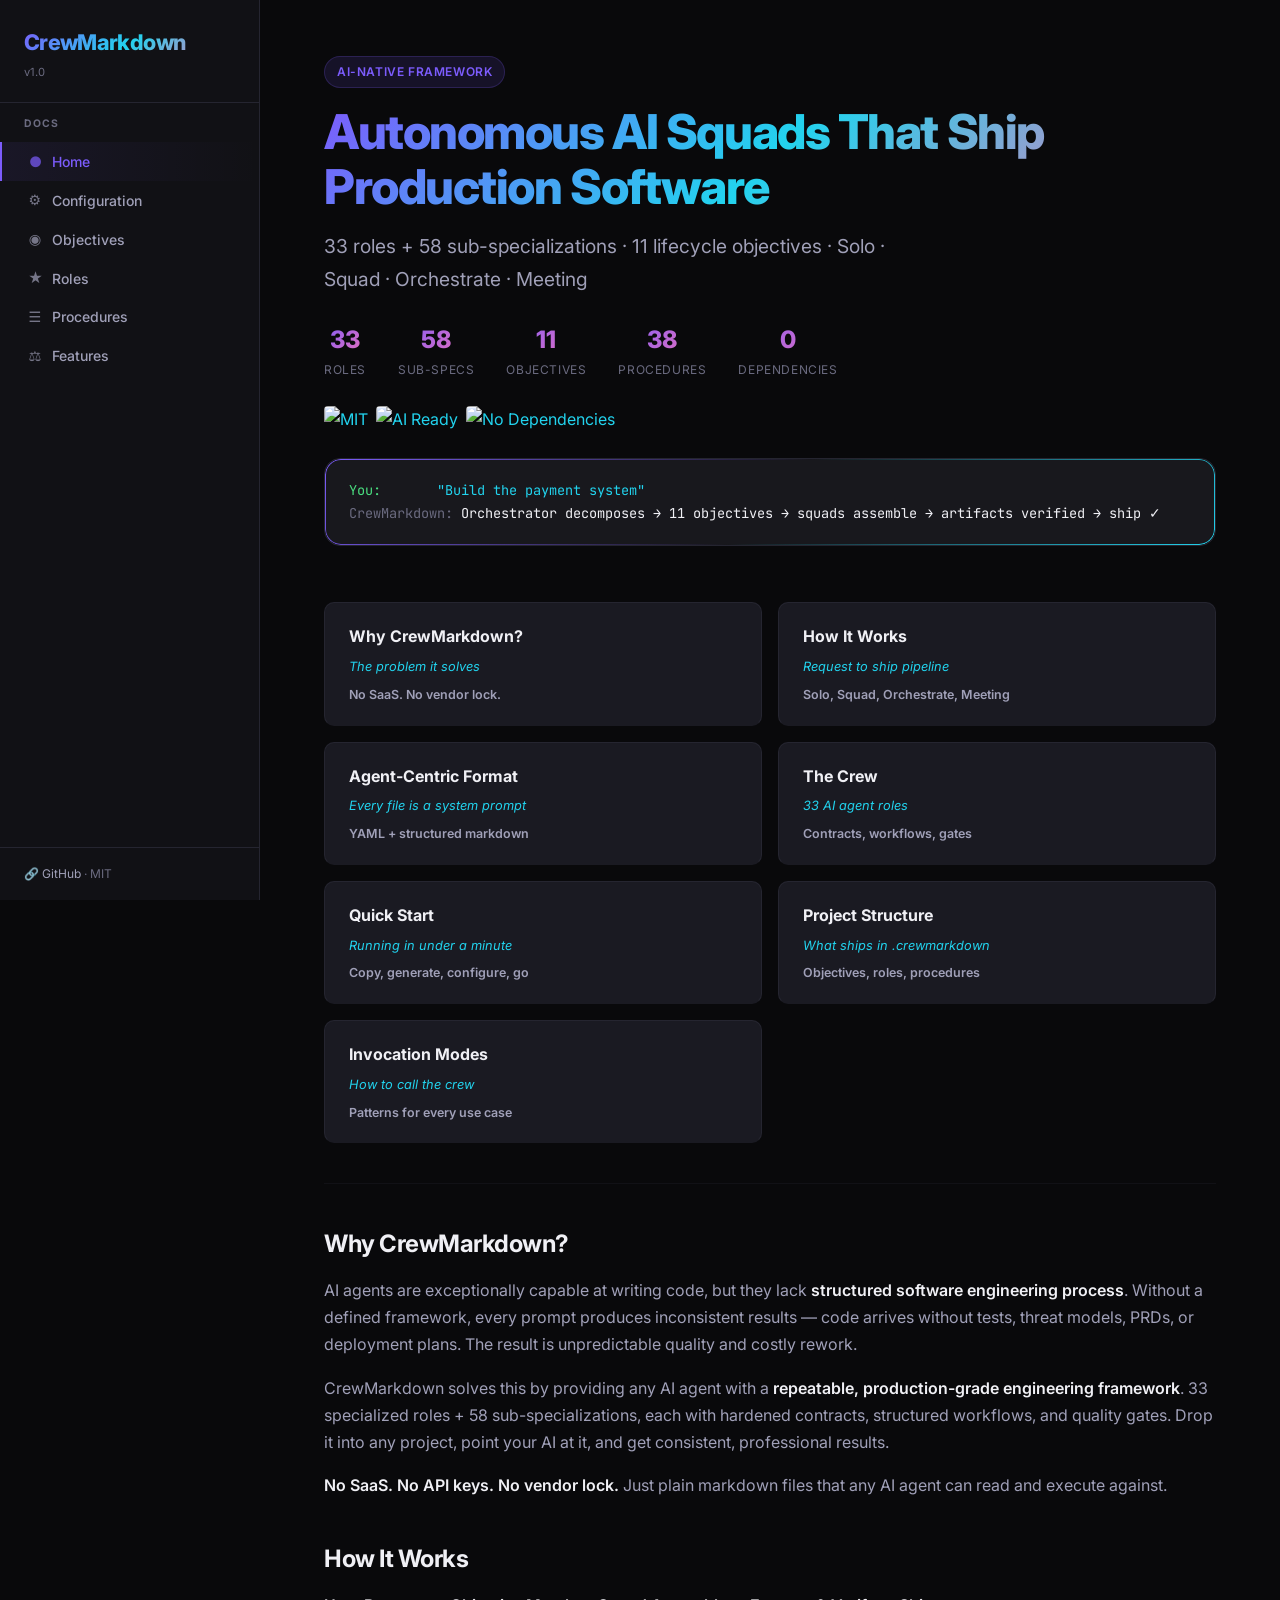
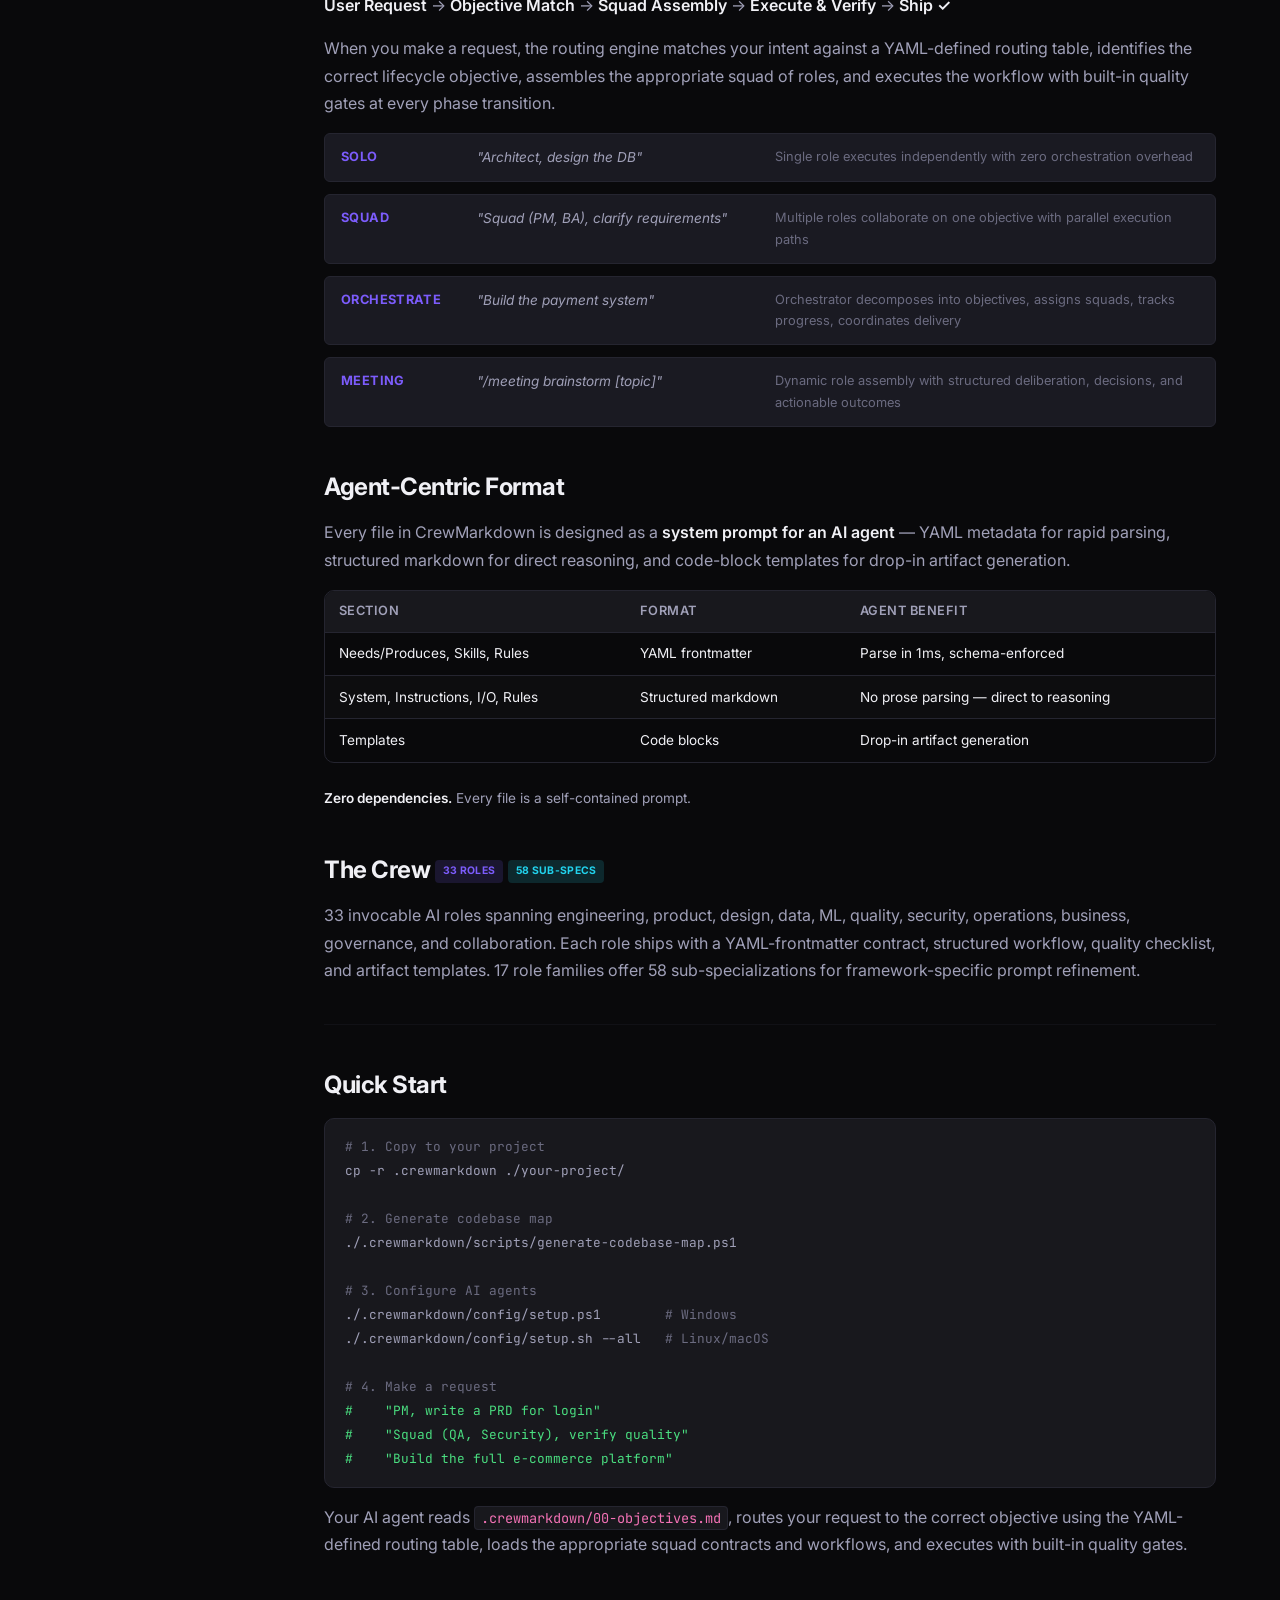
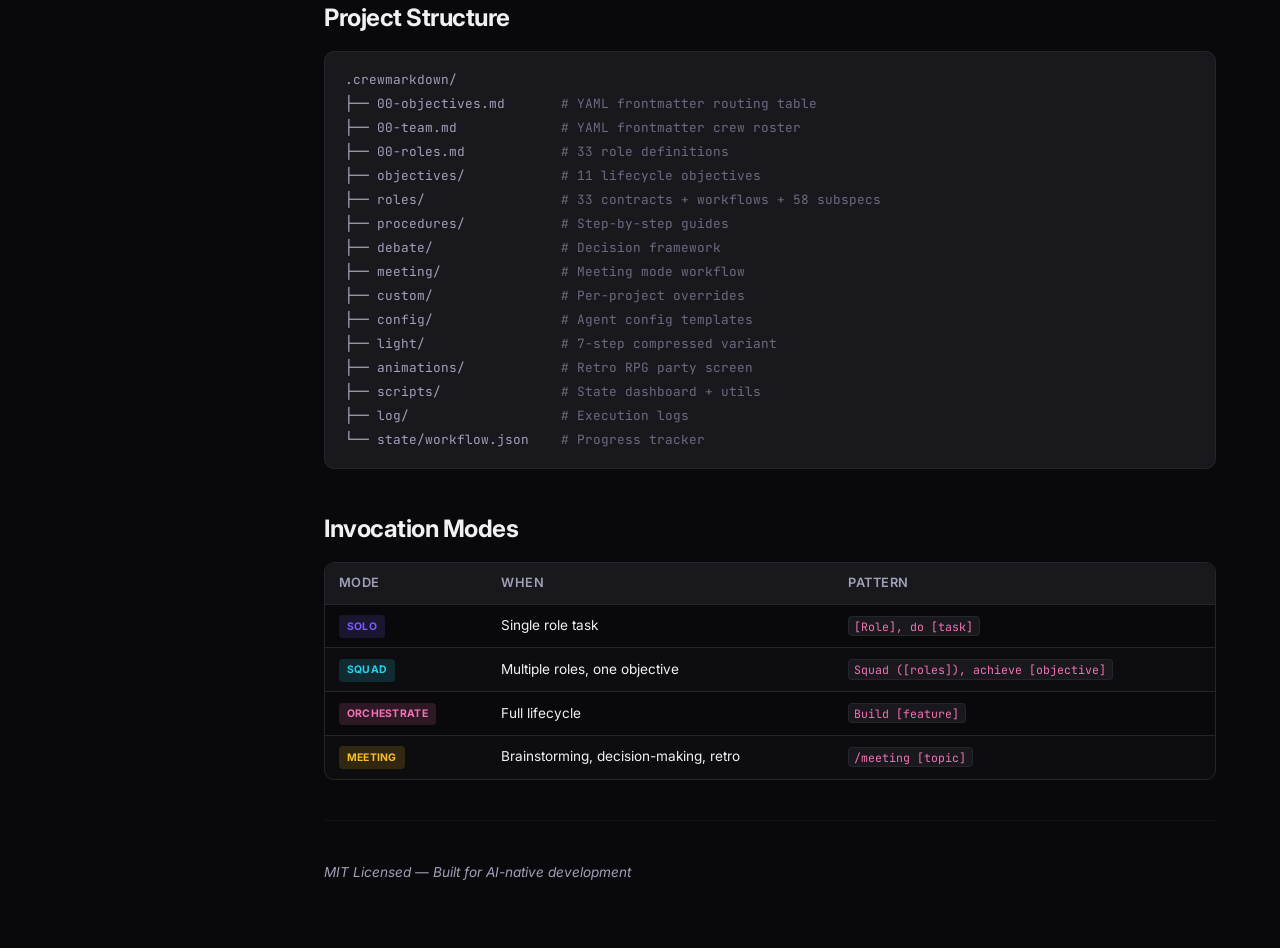
==== commit 33bc7efd: "docs: professional revamp of README and all documentation — enterprise-grade tone, full 33-role cata" ====
--- a/docs/index.html
+++ b/docs/index.html
@@ -71,7 +71,7 @@
 
     <div class="demo-box">
       <span class="line"><span class="prompt">You:</span>       <span class="response">"Build the payment system"</span></span>
-      <span class="line"><span class="arrow">CrewMarkdown:</span> Orchestrator &rarr; 11 objectives &rarr; squad assembles &rarr; artifacts ship &#10003;</span>
+      <span class="line"><span class="arrow">CrewMarkdown:</span> Orchestrator decomposes &rarr; 11 objectives &rarr; squads assemble &rarr; artifacts verified &rarr; ship &#10003;</span>
     </div>
   </section>
 
@@ -116,38 +116,39 @@
   <hr class="section-divider">
 
   <h2 id="why">Why CrewMarkdown?</h2>
-  <p>AI agents are great at writing code but <strong>terrible at software process</strong>. Without structure, every prompt is a gamble &mdash; you might get code with no tests, no threat model, no PRD, no deploy plan.</p>
-  <p>CrewMarkdown gives AI agents a <strong>repeatable software engineering brain</strong>. 33 roles + 58 sub-specializations with hardened contracts, workflows, and quality gates. Drop it in any project, point your AI at it, and get production-grade results.</p>
-  <p><strong>No SaaS. No API keys. No vendor lock.</strong> Just markdown files any AI agent can read.</p>
+  <p>AI agents are exceptionally capable at writing code, but they lack <strong>structured software engineering process</strong>. Without a defined framework, every prompt produces inconsistent results &mdash; code arrives without tests, threat models, PRDs, or deployment plans. The result is unpredictable quality and costly rework.</p>
+  <p>CrewMarkdown solves this by providing any AI agent with a <strong>repeatable, production-grade engineering framework</strong>. 33 specialized roles + 58 sub-specializations, each with hardened contracts, structured workflows, and quality gates. Drop it into any project, point your AI at it, and get consistent, professional results.</p>
+  <p><strong>No SaaS. No API keys. No vendor lock.</strong> Just plain markdown files that any AI agent can read and execute against.</p>
 
   <h2 id="how-it-works">How It Works</h2>
   <p><strong>User Request</strong> &rarr; <strong>Objective Match</strong> &rarr; <strong>Squad Assembly</strong> &rarr; <strong>Execute &amp; Verify</strong> &rarr; <strong>Ship &#10003;</strong></p>
+  <p>When you make a request, the routing engine matches your intent against a YAML-defined routing table, identifies the correct lifecycle objective, assembles the appropriate squad of roles, and executes the workflow with built-in quality gates at every phase transition.</p>
 
   <div class="mode-table">
     <div class="mode-row">
       <div class="mode-label">Solo</div>
       <div class="mode-example">"Architect, design the DB"</div>
-      <div class="mode-desc">Single role, zero orchestration overhead</div>
+      <div class="mode-desc">Single role executes independently with zero orchestration overhead</div>
     </div>
     <div class="mode-row">
       <div class="mode-label">Squad</div>
-      <div class="mode-example">"Team, design the solution"</div>
-      <div class="mode-desc">Multiple roles, one objective, parallel execution</div>
+      <div class="mode-example">"Squad (PM, BA), clarify requirements"</div>
+      <div class="mode-desc">Multiple roles collaborate on one objective with parallel execution paths</div>
     </div>
     <div class="mode-row">
       <div class="mode-label">Orchestrate</div>
       <div class="mode-example">"Build the payment system"</div>
-      <div class="mode-desc">Orchestrator &rarr; 7 objectives &rarr; squads &rarr; track &rarr; ship</div>
+      <div class="mode-desc">Orchestrator decomposes into objectives, assigns squads, tracks progress, coordinates delivery</div>
     </div>
     <div class="mode-row">
       <div class="mode-label">Meeting</div>
       <div class="mode-example">"/meeting brainstorm [topic]"</div>
-      <div class="mode-desc">Dynamic roles assembled, structured brainstorm, decisions, action items</div>
+      <div class="mode-desc">Dynamic role assembly with structured deliberation, decisions, and actionable outcomes</div>
     </div>
   </div>
 
   <h2 id="agent-format">Agent-Centric Format</h2>
-  <p>Every file is a <strong>system prompt for an AI agent</strong> &mdash; YAML metadata + structured instructions, no prose fluff.</p>
+  <p>Every file in CrewMarkdown is designed as a <strong>system prompt for an AI agent</strong> &mdash; YAML metadata for rapid parsing, structured markdown for direct reasoning, and code-block templates for drop-in artifact generation.</p>
 
   <div class="table-wrap">
     <table>
@@ -178,177 +179,10 @@
     </table>
   </div>
 
-  <p class="text-muted text-sm"><strong>Zero dependencies.</strong> Every file reads as a prompt.</p>
+  <p class="text-muted text-sm"><strong>Zero dependencies.</strong> Every file is a self-contained prompt.</p>
 
   <h2 id="the-crew">The Crew <span class="tag tag-purple">33 Roles</span> <span class="tag tag-cyan">58 Sub-Specs</span></h2>
-
-  <div class="role-grid">
-    <div class="role-card">
-      <div class="role-title">Orchestrator <span class="tag tag-cyan">Meta</span></div>
-      <div class="role-superpower">Coordinates full lifecycle</div>
-      <div class="role-produces"><strong>Produces:</strong> Decomposition, squads, status</div>
-    </div>
-    <div class="role-card">
-      <div class="role-title">Product Manager</div>
-      <div class="role-superpower">Requirements, priorities</div>
-      <div class="role-produces"><strong>Produces:</strong> PRD, roadmap, acceptance criteria</div>
-    </div>
-    <div class="role-card">
-      <div class="role-title">Business Analyst</div>
-      <div class="role-superpower">Analysis, user stories</div>
-      <div class="role-produces"><strong>Produces:</strong> Requirements spec, dependency map</div>
-    </div>
-    <div class="role-card">
-      <div class="role-title">Solution Architect</div>
-      <div class="role-superpower">Architecture, tech stack</div>
-      <div class="role-produces"><strong>Produces:</strong> ADRs, system diagrams, tech decisions</div>
-    </div>
-    <div class="role-card">
-      <div class="role-title">Tech Lead</div>
-      <div class="role-superpower">Standards, code quality</div>
-      <div class="role-produces"><strong>Produces:</strong> ADRs, code review, tech debt plan</div>
-    </div>
-    <div class="role-card">
-      <div class="role-title">Frontend Dev</div>
-      <div class="role-superpower">UI, client logic</div>
-      <div class="role-produces"><strong>Produces:</strong> Components, integration, state</div>
-    </div>
-    <div class="role-card">
-      <div class="role-title">Backend Dev</div>
-      <div class="role-superpower">API, data, services</div>
-      <div class="role-produces"><strong>Produces:</strong> APIs, DB schema, business logic</div>
-    </div>
-    <div class="role-card">
-      <div class="role-title">Mobile Dev</div>
-      <div class="role-superpower">iOS/Android</div>
-      <div class="role-produces"><strong>Produces:</strong> Mobile UI, push, offline, store</div>
-    </div>
-    <div class="role-card">
-      <div class="role-title">UX Designer</div>
-      <div class="role-superpower">Research, wireframes</div>
-      <div class="role-produces"><strong>Produces:</strong> Personas, prototypes, design system</div>
-    </div>
-    <div class="role-card">
-      <div class="role-title">UX Researcher</div>
-      <div class="role-superpower">User research, usability testing</div>
-      <div class="role-produces"><strong>Produces:</strong> Research reports, personas, journey maps</div>
-    </div>
-    <div class="role-card">
-      <div class="role-title">Data Engineer</div>
-      <div class="role-superpower">ETL, pipelines</div>
-      <div class="role-produces"><strong>Produces:</strong> Data models, lineage, quality checks</div>
-    </div>
-    <div class="role-card">
-      <div class="role-title">Data Scientist</div>
-      <div class="role-superpower">Stats, ML, A/B testing</div>
-      <div class="role-produces"><strong>Produces:</strong> Analysis, experiment results, dashboards</div>
-    </div>
-    <div class="role-card">
-      <div class="role-title">ML Engineer</div>
-      <div class="role-superpower">Models, training, serving</div>
-      <div class="role-produces"><strong>Produces:</strong> Model card, eval report, drift monitor</div>
-    </div>
-    <div class="role-card">
-      <div class="role-title">QA Engineer</div>
-      <div class="role-superpower">Testing, quality</div>
-      <div class="role-produces"><strong>Produces:</strong> Test plan, bug report, sign-off</div>
-    </div>
-    <div class="role-card">
-      <div class="role-title">Security Engineer</div>
-      <div class="role-superpower">Threat model, pentest</div>
-      <div class="role-produces"><strong>Produces:</strong> Threat model, SBOM, scan results</div>
-    </div>
-    <div class="role-card">
-      <div class="role-title">SRE</div>
-      <div class="role-superpower">SLOs, incidents, capacity</div>
-      <div class="role-produces"><strong>Produces:</strong> Runbooks, SLI dashboards, postmortems</div>
-    </div>
-    <div class="role-card">
-      <div class="role-title">DevOps Engineer</div>
-      <div class="role-superpower">CI/CD, infra</div>
-      <div class="role-produces"><strong>Produces:</strong> Pipeline, deploy plan, runbook</div>
-    </div>
-    <div class="role-card">
-      <div class="role-title">Engineering Manager</div>
-      <div class="role-superpower">Sprint planning, retro</div>
-      <div class="role-produces"><strong>Produces:</strong> Sprint plan, velocity report, retro</div>
-    </div>
-    <div class="role-card">
-      <div class="role-title">Technical Writer</div>
-      <div class="role-superpower">API docs, user guides, release notes</div>
-      <div class="role-produces"><strong>Produces:</strong> Doc-as-code, changelog, onboarding</div>
-    </div>
-    <div class="role-card">
-      <div class="role-title">Solutions Architect</div>
-      <div class="role-superpower">Pre-sales, solution design, POC</div>
-      <div class="role-produces"><strong>Produces:</strong> Solution designs, proposals, POC</div>
-    </div>
-    <div class="role-card">
-      <div class="role-title">Marketing</div>
-      <div class="role-superpower">Campaigns, content, brand, GTM</div>
-      <div class="role-produces"><strong>Produces:</strong> Campaign plans, content, GTM strategy</div>
-    </div>
-    <div class="role-card">
-      <div class="role-title">Growth Marketing</div>
-      <div class="role-superpower">Growth experiments, funnel</div>
-      <div class="role-produces"><strong>Produces:</strong> Experiment plans, funnel analysis</div>
-    </div>
-    <div class="role-card">
-      <div class="role-title">Sales</div>
-      <div class="role-superpower">Pipeline, forecasts, proposals</div>
-      <div class="role-produces"><strong>Produces:</strong> Sales pipeline, forecasts, proposals</div>
-    </div>
-    <div class="role-card">
-      <div class="role-title">BizDev</div>
-      <div class="role-superpower">Partnerships, deals, alliances</div>
-      <div class="role-produces"><strong>Produces:</strong> Partner agreements, deal memos</div>
-    </div>
-    <div class="role-card">
-      <div class="role-title">Customer Success</div>
-      <div class="role-superpower">Onboarding, retention, QBRs</div>
-      <div class="role-produces"><strong>Produces:</strong> Success plans, health scores, QBRs</div>
-    </div>
-    <div class="role-card">
-      <div class="role-title">SEO Specialist</div>
-      <div class="role-superpower">Technical SEO, keywords</div>
-      <div class="role-produces"><strong>Produces:</strong> SEO audits, keyword strategy</div>
-    </div>
-    <div class="role-card">
-      <div class="role-title">Content Strategist</div>
-      <div class="role-superpower">Content strategy, editorial</div>
-      <div class="role-produces"><strong>Produces:</strong> Content calendar, editorial guidelines</div>
-    </div>
-    <div class="role-card">
-      <div class="role-title">HR / People</div>
-      <div class="role-superpower">Hiring, onboarding, culture</div>
-      <div class="role-produces"><strong>Produces:</strong> Hiring plans, onboarding docs</div>
-    </div>
-    <div class="role-card">
-      <div class="role-title">Finance / Ops</div>
-      <div class="role-superpower">Budgets, reporting, compliance</div>
-      <div class="role-produces"><strong>Produces:</strong> Budgets, financial reports</div>
-    </div>
-    <div class="role-card">
-      <div class="role-title">Legal / Compliance</div>
-      <div class="role-superpower">Contracts, privacy, compliance</div>
-      <div class="role-produces"><strong>Produces:</strong> Contract reviews, compliance reports</div>
-    </div>
-    <div class="role-card">
-      <div class="role-title">General Management</div>
-      <div class="role-superpower">OKRs, strategy, resource allocation</div>
-      <div class="role-produces"><strong>Produces:</strong> OKRs, strategy docs, resource plans</div>
-    </div>
-    <div class="role-card">
-      <div class="role-title">Meeting Facilitator</div>
-      <div class="role-superpower">Meeting mode, brainstorming</div>
-      <div class="role-produces"><strong>Produces:</strong> Agenda, decisions, action items, minutes</div>
-    </div>
-    <div class="role-card">
-      <div class="role-title">Debate Facilitator</div>
-      <div class="role-superpower">Decision moderation</div>
-      <div class="role-produces"><strong>Produces:</strong> Structured debate, scored options</div>
-    </div>
-  </div>
+  <p>33 invocable AI roles spanning engineering, product, design, data, ML, quality, security, operations, business, governance, and collaboration. Each role ships with a YAML-frontmatter contract, structured workflow, quality checklist, and artifact templates. 17 role families offer 58 sub-specializations for framework-specific prompt refinement.</p>
 
   <hr class="section-divider">
 
@@ -368,7 +202,7 @@
 <span style="color:var(--accent-green);">#    "Squad (QA, Security), verify quality"</span>
 <span style="color:var(--accent-green);">#    "Build the full e-commerce platform"</span></code></pre>
 
-  <p>Your AI agent reads <code>.crewmarkdown/00-objectives.md</code>, routes to the right objective, loads the squad, and executes.</p>
+  <p>Your AI agent reads <code>.crewmarkdown/00-objectives.md</code>, routes your request to the correct objective using the YAML-defined routing table, loads the appropriate squad contracts and workflows, and executes with built-in quality gates.</p>
 
   <h2 id="project-structure">Project Structure</h2>
   <pre><code>.crewmarkdown/
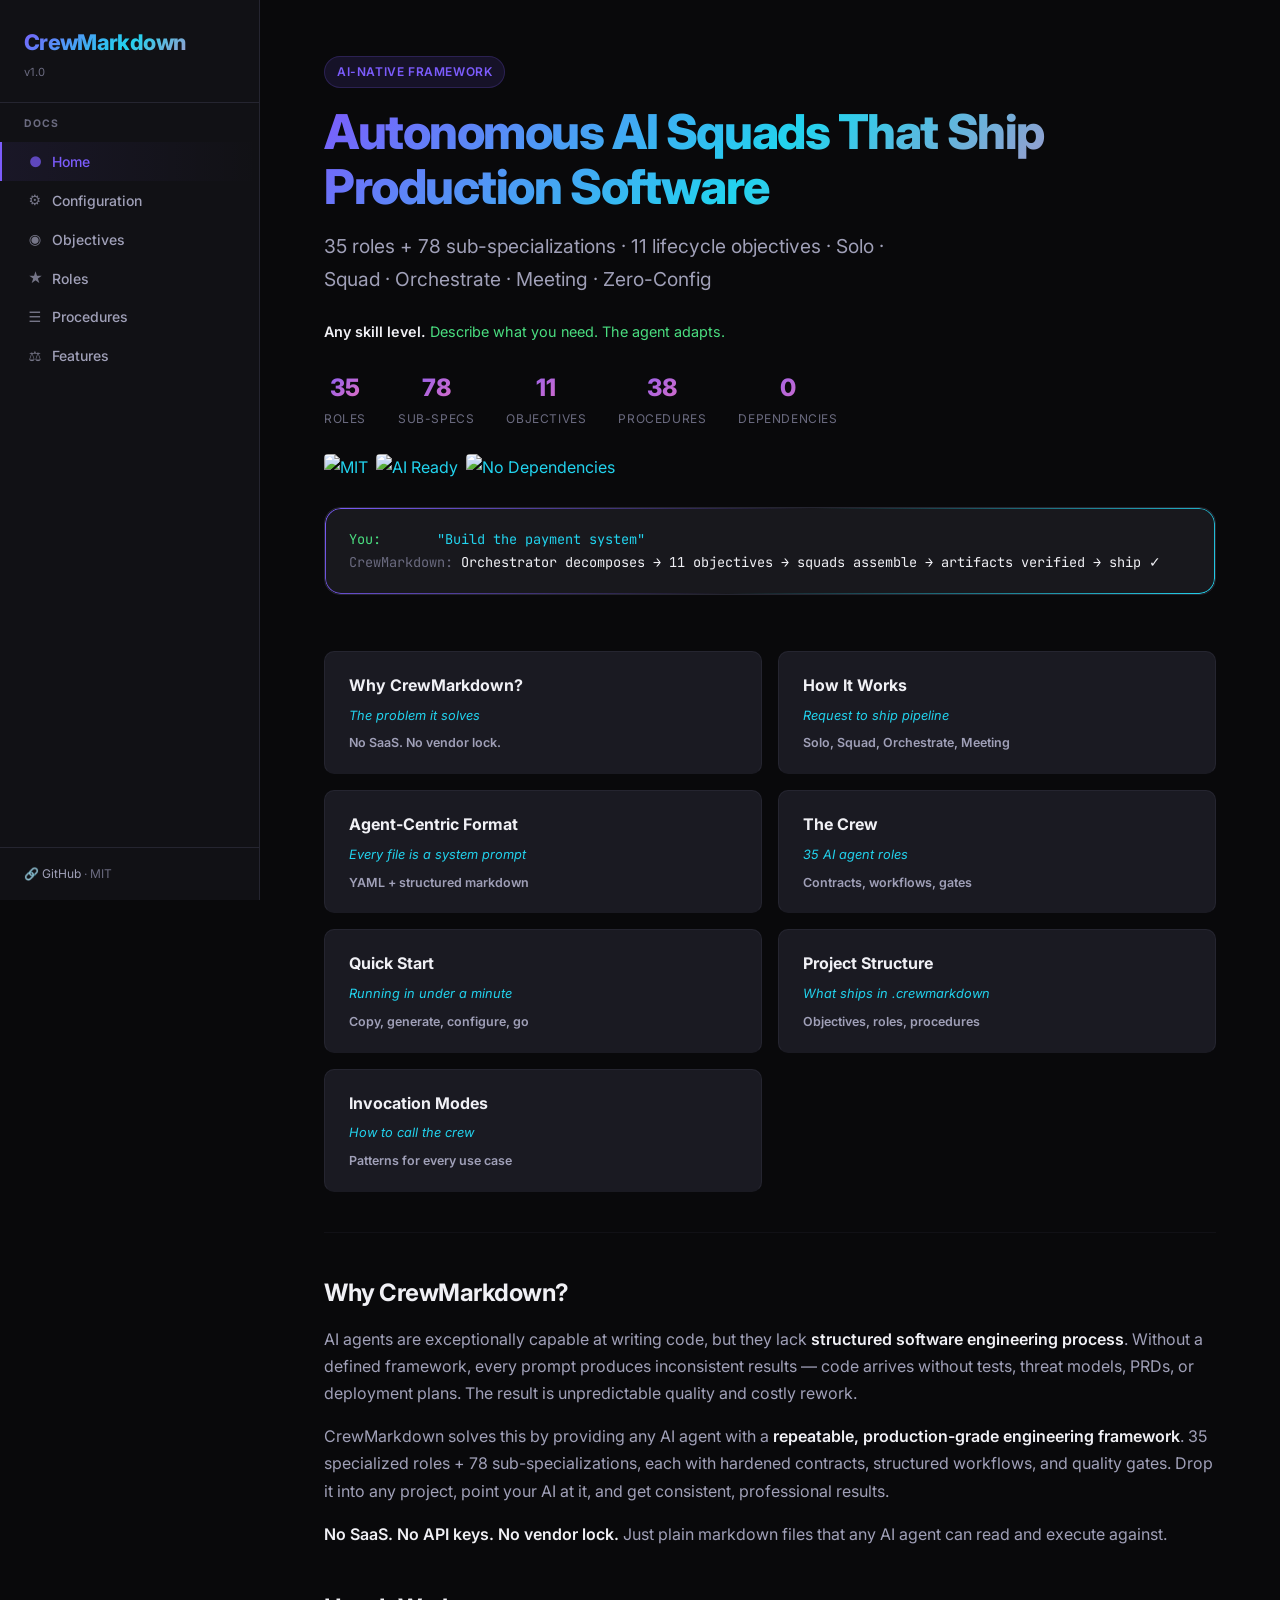
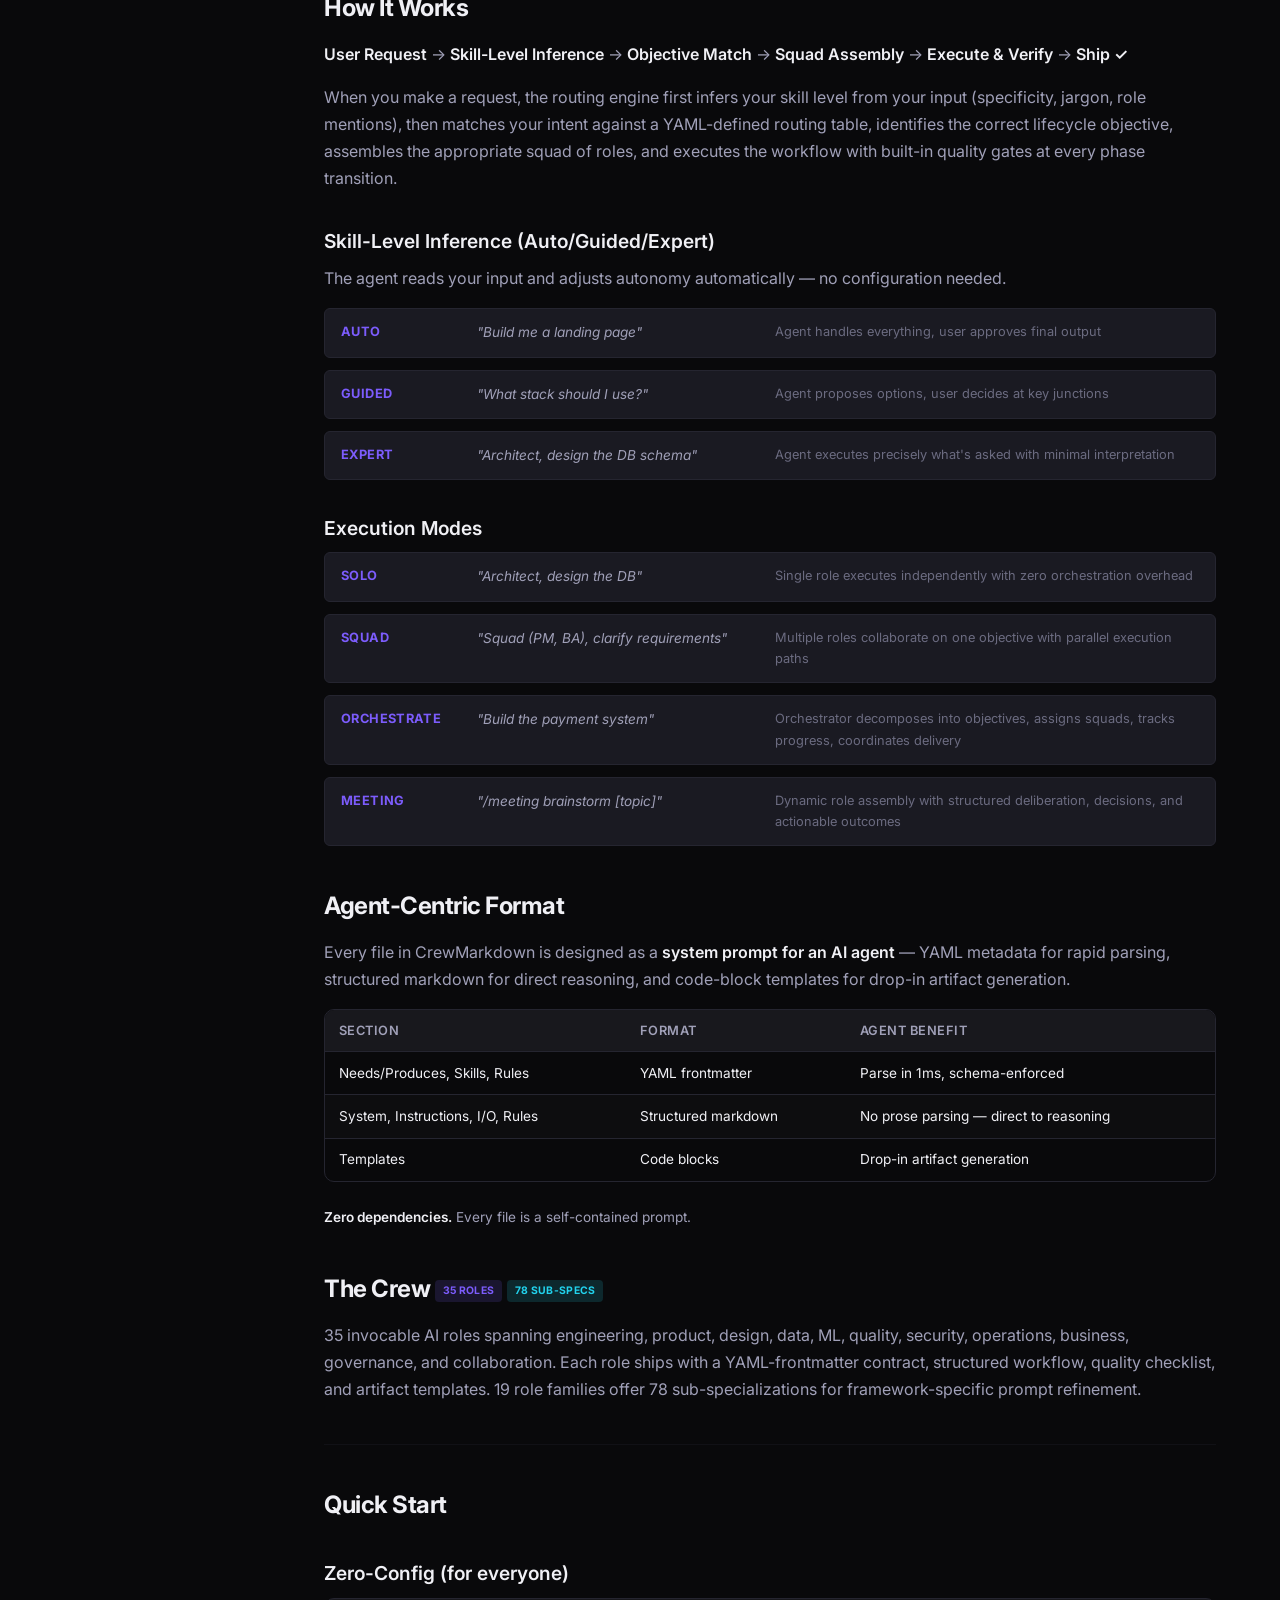
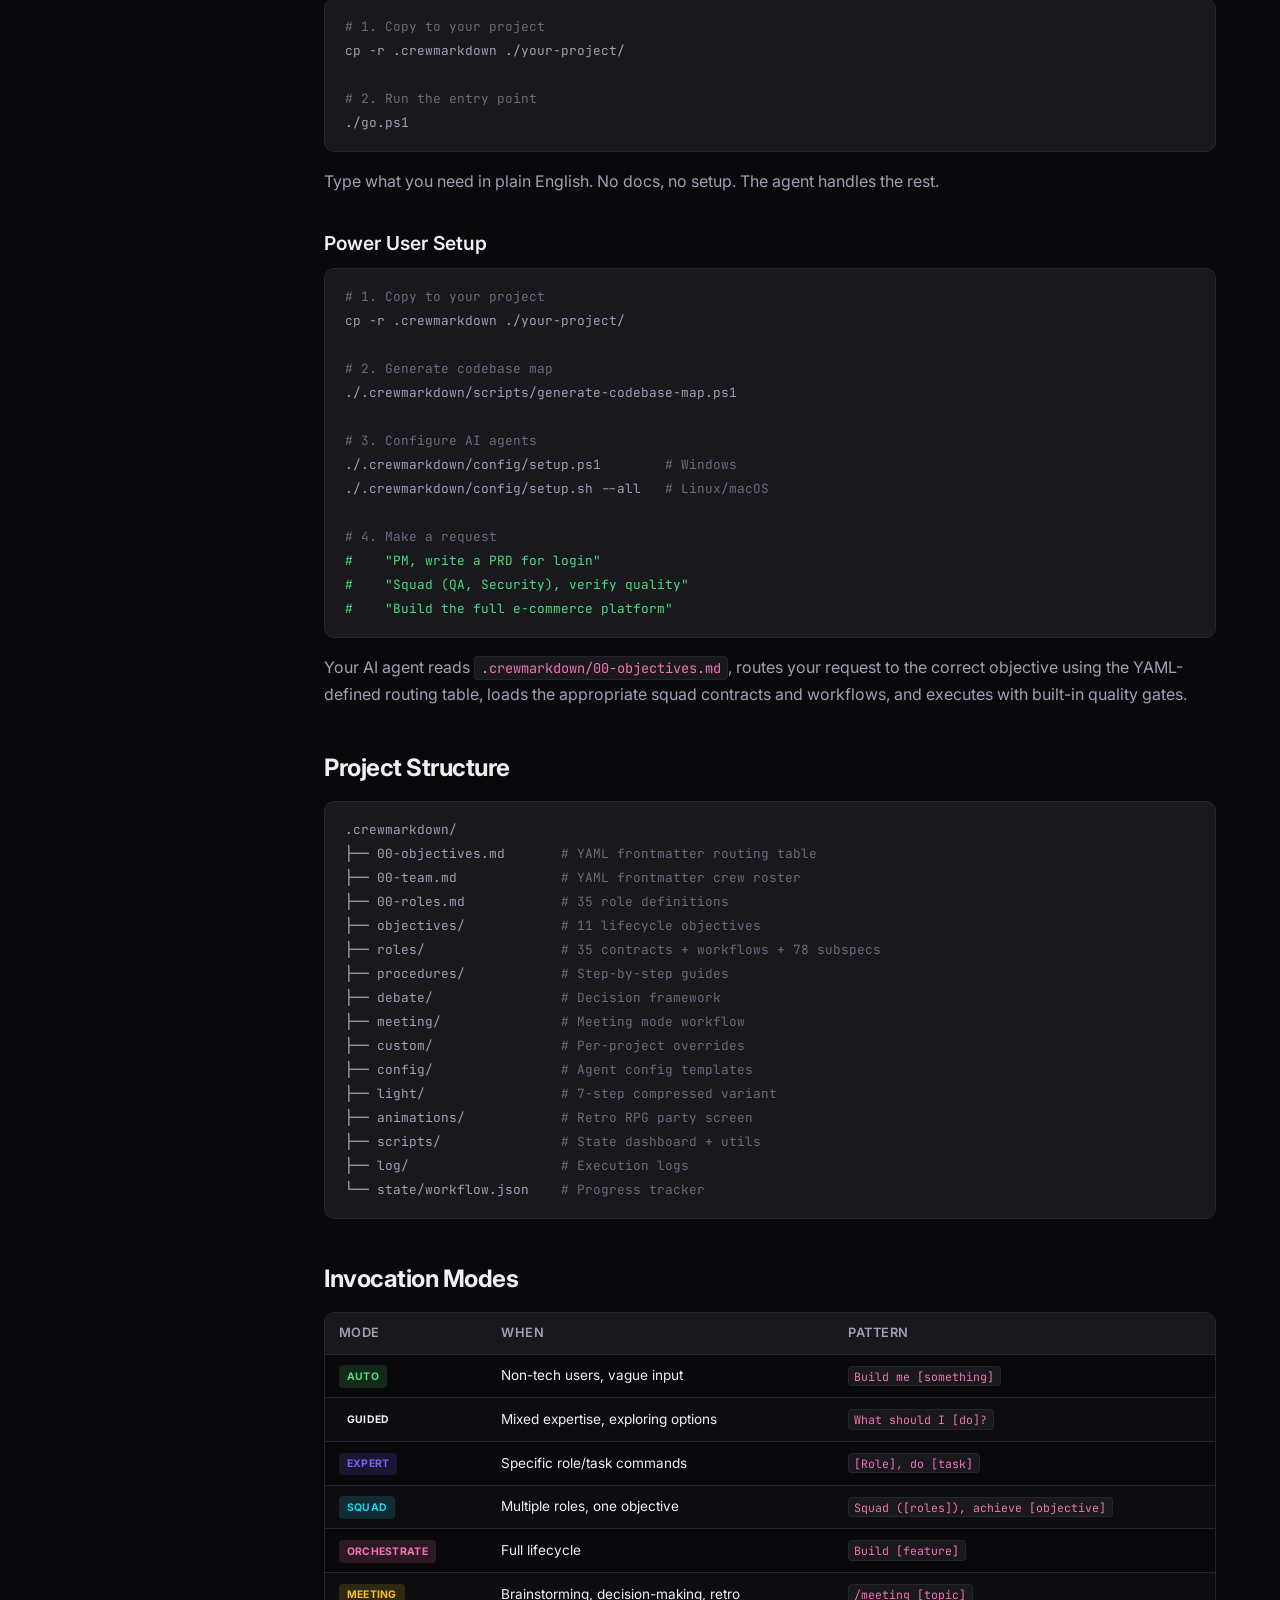
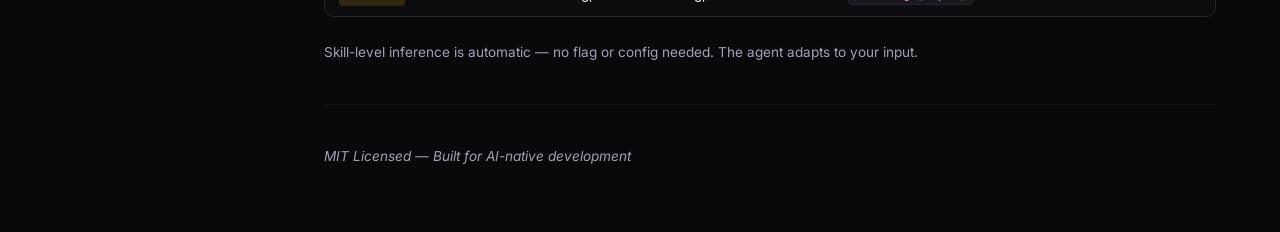
==== commit 23a3a29f: "docs: update role/sub-spec counts to 35 roles, 78 sub-specs across all docs" ====
--- a/docs/index.html
+++ b/docs/index.html
@@ -38,15 +38,16 @@
   <section class="hero">
     <div class="hero-badge">AI-Native Framework</div>
     <h1>Autonomous AI Squads That Ship Production Software</h1>
-    <p class="hero-sub">33 roles + 58 sub-specializations &middot; 11 lifecycle objectives &middot; Solo &middot; Squad &middot; Orchestrate &middot; Meeting</p>
+    <p class="hero-sub">35 roles + 78 sub-specializations &middot; 11 lifecycle objectives &middot; Solo &middot; Squad &middot; Orchestrate &middot; Meeting &middot; Zero-Config</p>
+    <p class="hero-sub" style="font-size:0.9rem;margin-top:0.25rem;color:var(--accent-green);"><strong>Any skill level.</strong> Describe what you need. The agent adapts.</p>
 
     <div class="hero-stats">
       <div class="hero-stat">
-        <div class="num">33</div>
+        <div class="num">35</div>
         <div class="label">Roles</div>
       </div>
       <div class="hero-stat">
-        <div class="num">58</div>
+        <div class="num">78</div>
         <div class="label">Sub-Specs</div>
       </div>
       <div class="hero-stat">
@@ -93,7 +94,7 @@
     </a>
     <a href="#the-crew" class="role-card" style="text-decoration:none;color:inherit;cursor:pointer;">
       <div class="role-title">The Crew</div>
-      <div class="role-superpower">33 AI agent roles</div>
+      <div class="role-superpower">35 AI agent roles</div>
       <div class="role-produces"><strong>Contracts, workflows, gates</strong></div>
     </a>
     <a href="#quick-start" class="role-card" style="text-decoration:none;color:inherit;cursor:pointer;">
@@ -117,13 +118,34 @@
 
   <h2 id="why">Why CrewMarkdown?</h2>
   <p>AI agents are exceptionally capable at writing code, but they lack <strong>structured software engineering process</strong>. Without a defined framework, every prompt produces inconsistent results &mdash; code arrives without tests, threat models, PRDs, or deployment plans. The result is unpredictable quality and costly rework.</p>
-  <p>CrewMarkdown solves this by providing any AI agent with a <strong>repeatable, production-grade engineering framework</strong>. 33 specialized roles + 58 sub-specializations, each with hardened contracts, structured workflows, and quality gates. Drop it into any project, point your AI at it, and get consistent, professional results.</p>
+  <p>CrewMarkdown solves this by providing any AI agent with a <strong>repeatable, production-grade engineering framework</strong>. 35 specialized roles + 78 sub-specializations, each with hardened contracts, structured workflows, and quality gates. Drop it into any project, point your AI at it, and get consistent, professional results.</p>
   <p><strong>No SaaS. No API keys. No vendor lock.</strong> Just plain markdown files that any AI agent can read and execute against.</p>
 
   <h2 id="how-it-works">How It Works</h2>
-  <p><strong>User Request</strong> &rarr; <strong>Objective Match</strong> &rarr; <strong>Squad Assembly</strong> &rarr; <strong>Execute &amp; Verify</strong> &rarr; <strong>Ship &#10003;</strong></p>
-  <p>When you make a request, the routing engine matches your intent against a YAML-defined routing table, identifies the correct lifecycle objective, assembles the appropriate squad of roles, and executes the workflow with built-in quality gates at every phase transition.</p>
-
+  <p><strong>User Request</strong> &rarr; <strong>Skill-Level Inference</strong> &rarr; <strong>Objective Match</strong> &rarr; <strong>Squad Assembly</strong> &rarr; <strong>Execute &amp; Verify</strong> &rarr; <strong>Ship &#10003;</strong></p>
+  <p>When you make a request, the routing engine first infers your skill level from your input (specificity, jargon, role mentions), then matches your intent against a YAML-defined routing table, identifies the correct lifecycle objective, assembles the appropriate squad of roles, and executes the workflow with built-in quality gates at every phase transition.</p>
+
+  <h3>Skill-Level Inference (Auto/Guided/Expert)</h3>
+  <p>The agent reads your input and adjusts autonomy automatically &mdash; no configuration needed.</p>
+  <div class="mode-table">
+    <div class="mode-row">
+      <div class="mode-label">Auto</div>
+      <div class="mode-example">"Build me a landing page"</div>
+      <div class="mode-desc">Agent handles everything, user approves final output</div>
+    </div>
+    <div class="mode-row">
+      <div class="mode-label">Guided</div>
+      <div class="mode-example">"What stack should I use?"</div>
+      <div class="mode-desc">Agent proposes options, user decides at key junctions</div>
+    </div>
+    <div class="mode-row">
+      <div class="mode-label">Expert</div>
+      <div class="mode-example">"Architect, design the DB schema"</div>
+      <div class="mode-desc">Agent executes precisely what's asked with minimal interpretation</div>
+    </div>
+  </div>
+
+  <h3>Execution Modes</h3>
   <div class="mode-table">
     <div class="mode-row">
       <div class="mode-label">Solo</div>
@@ -181,12 +203,22 @@
 
   <p class="text-muted text-sm"><strong>Zero dependencies.</strong> Every file is a self-contained prompt.</p>
 
-  <h2 id="the-crew">The Crew <span class="tag tag-purple">33 Roles</span> <span class="tag tag-cyan">58 Sub-Specs</span></h2>
-  <p>33 invocable AI roles spanning engineering, product, design, data, ML, quality, security, operations, business, governance, and collaboration. Each role ships with a YAML-frontmatter contract, structured workflow, quality checklist, and artifact templates. 17 role families offer 58 sub-specializations for framework-specific prompt refinement.</p>
+  <h2 id="the-crew">The Crew <span class="tag tag-purple">35 Roles</span> <span class="tag tag-cyan">78 Sub-Specs</span></h2>
+  <p>35 invocable AI roles spanning engineering, product, design, data, ML, quality, security, operations, business, governance, and collaboration. Each role ships with a YAML-frontmatter contract, structured workflow, quality checklist, and artifact templates. 19 role families offer 78 sub-specializations for framework-specific prompt refinement.</p>
 
   <hr class="section-divider">
 
   <h2 id="quick-start">Quick Start</h2>
+
+  <h3>Zero-Config (for everyone)</h3>
+  <pre><code><span style="color:var(--text-muted);"># 1. Copy to your project</span>
+cp -r .crewmarkdown ./your-project/
+
+<span style="color:var(--text-muted);"># 2. Run the entry point</span>
+./go.ps1</code></pre>
+  <p>Type what you need in plain English. No docs, no setup. The agent handles the rest.</p>
+
+  <h3>Power User Setup</h3>
   <pre><code><span style="color:var(--text-muted);"># 1. Copy to your project</span>
 cp -r .crewmarkdown ./your-project/
 
@@ -208,9 +240,9 @@
   <pre><code>.crewmarkdown/
 ├── 00-objectives.md       <span style="color:var(--text-muted);"># YAML frontmatter routing table</span>
 ├── 00-team.md             <span style="color:var(--text-muted);"># YAML frontmatter crew roster</span>
-├── 00-roles.md            <span style="color:var(--text-muted);"># 33 role definitions</span>
+├── 00-roles.md            <span style="color:var(--text-muted);"># 35 role definitions</span>
 ├── objectives/            <span style="color:var(--text-muted);"># 11 lifecycle objectives</span>
-├── roles/                 <span style="color:var(--text-muted);"># 33 contracts + workflows + 58 subspecs</span>
+├── roles/                 <span style="color:var(--text-muted);"># 35 contracts + workflows + 78 subspecs</span>
 ├── procedures/            <span style="color:var(--text-muted);"># Step-by-step guides</span>
 ├── debate/                <span style="color:var(--text-muted);"># Decision framework</span>
 ├── meeting/               <span style="color:var(--text-muted);"># Meeting mode workflow</span>
@@ -234,8 +266,18 @@
       </thead>
       <tbody>
         <tr>
-          <td><span class="tag tag-purple">Solo</span></td>
-          <td>Single role task</td>
+          <td><span class="tag tag-green">Auto</span></td>
+          <td>Non-tech users, vague input</td>
+          <td><code>Build me [something]</code></td>
+        </tr>
+        <tr>
+          <td><span class="tag tag-blue">Guided</span></td>
+          <td>Mixed expertise, exploring options</td>
+          <td><code>What should I [do]?</code></td>
+        </tr>
+        <tr>
+          <td><span class="tag tag-purple">Expert</span></td>
+          <td>Specific role/task commands</td>
           <td><code>[Role], do [task]</code></td>
         </tr>
         <tr>
@@ -256,6 +298,7 @@
       </tbody>
     </table>
   </div>
+  <p class="text-muted text-sm">Skill-level inference is automatic &mdash; no flag or config needed. The agent adapts to your input.</p>
 
   <hr class="section-divider">
 
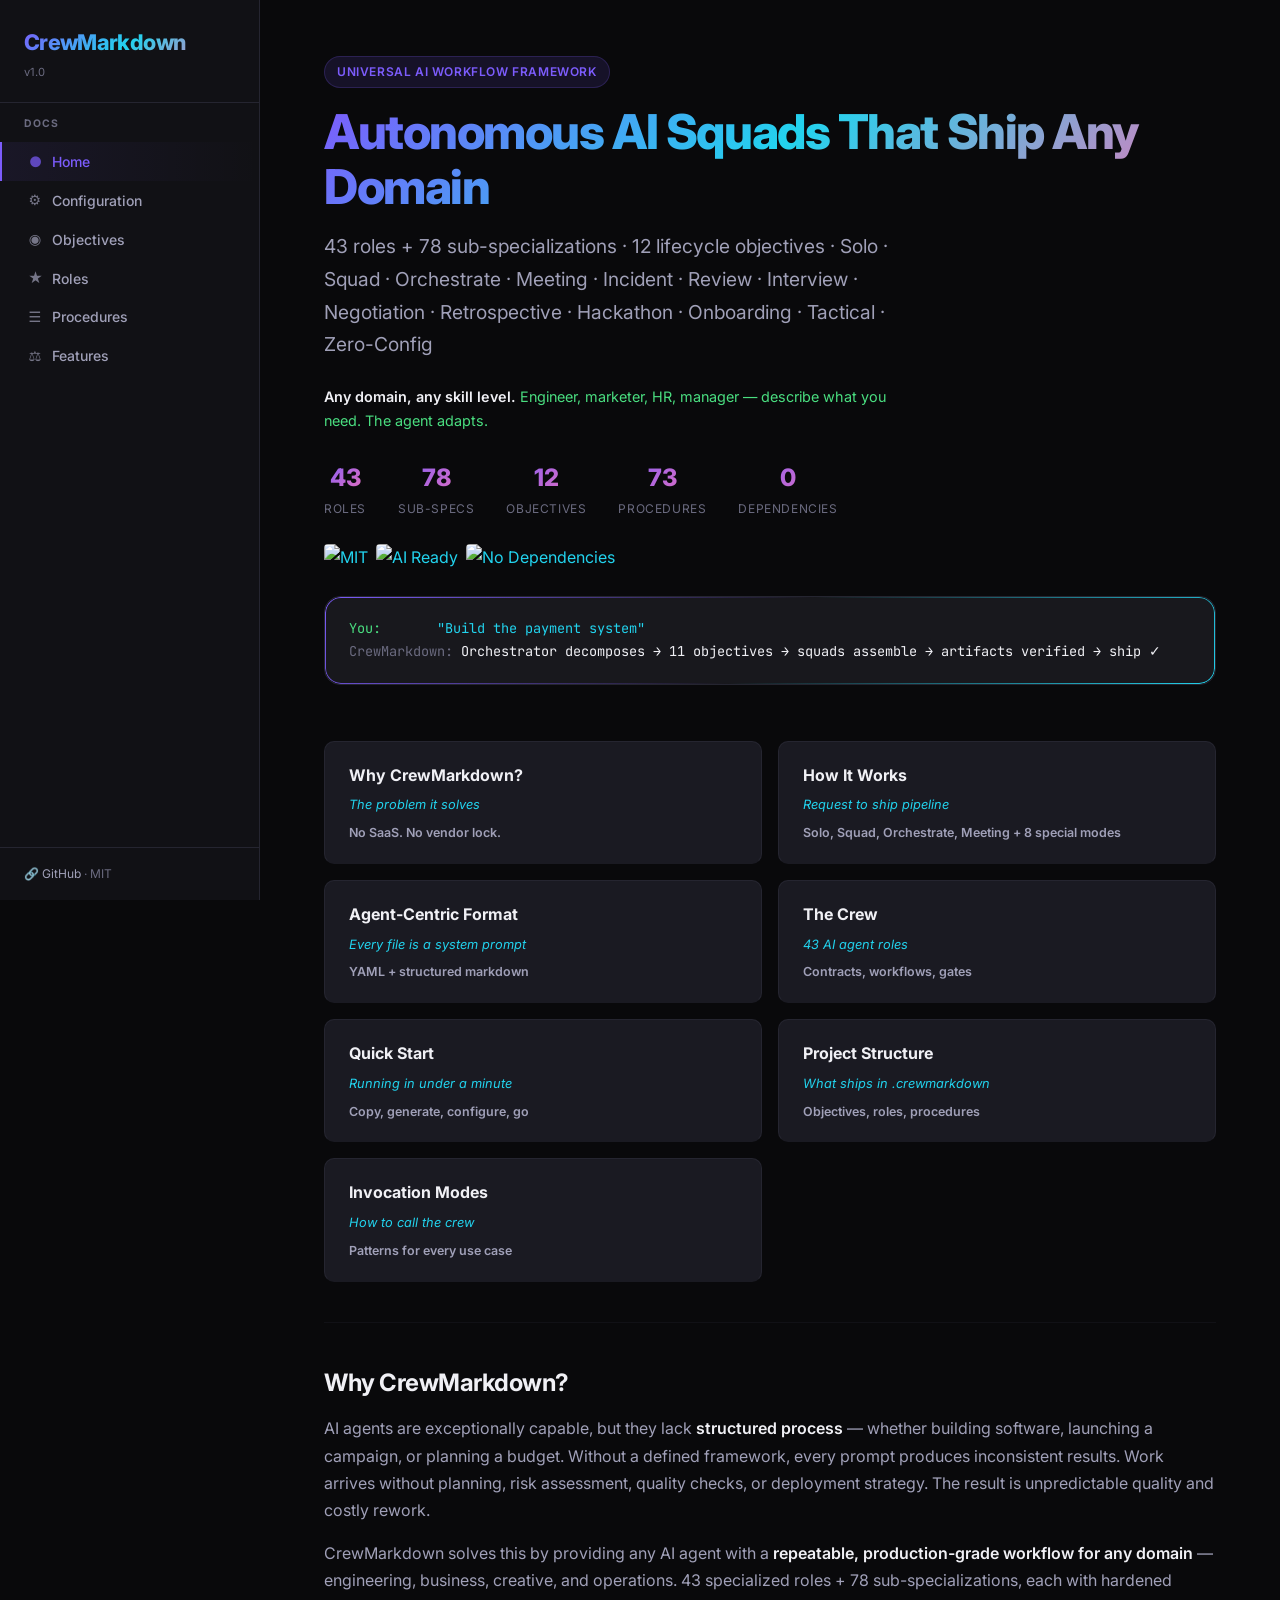
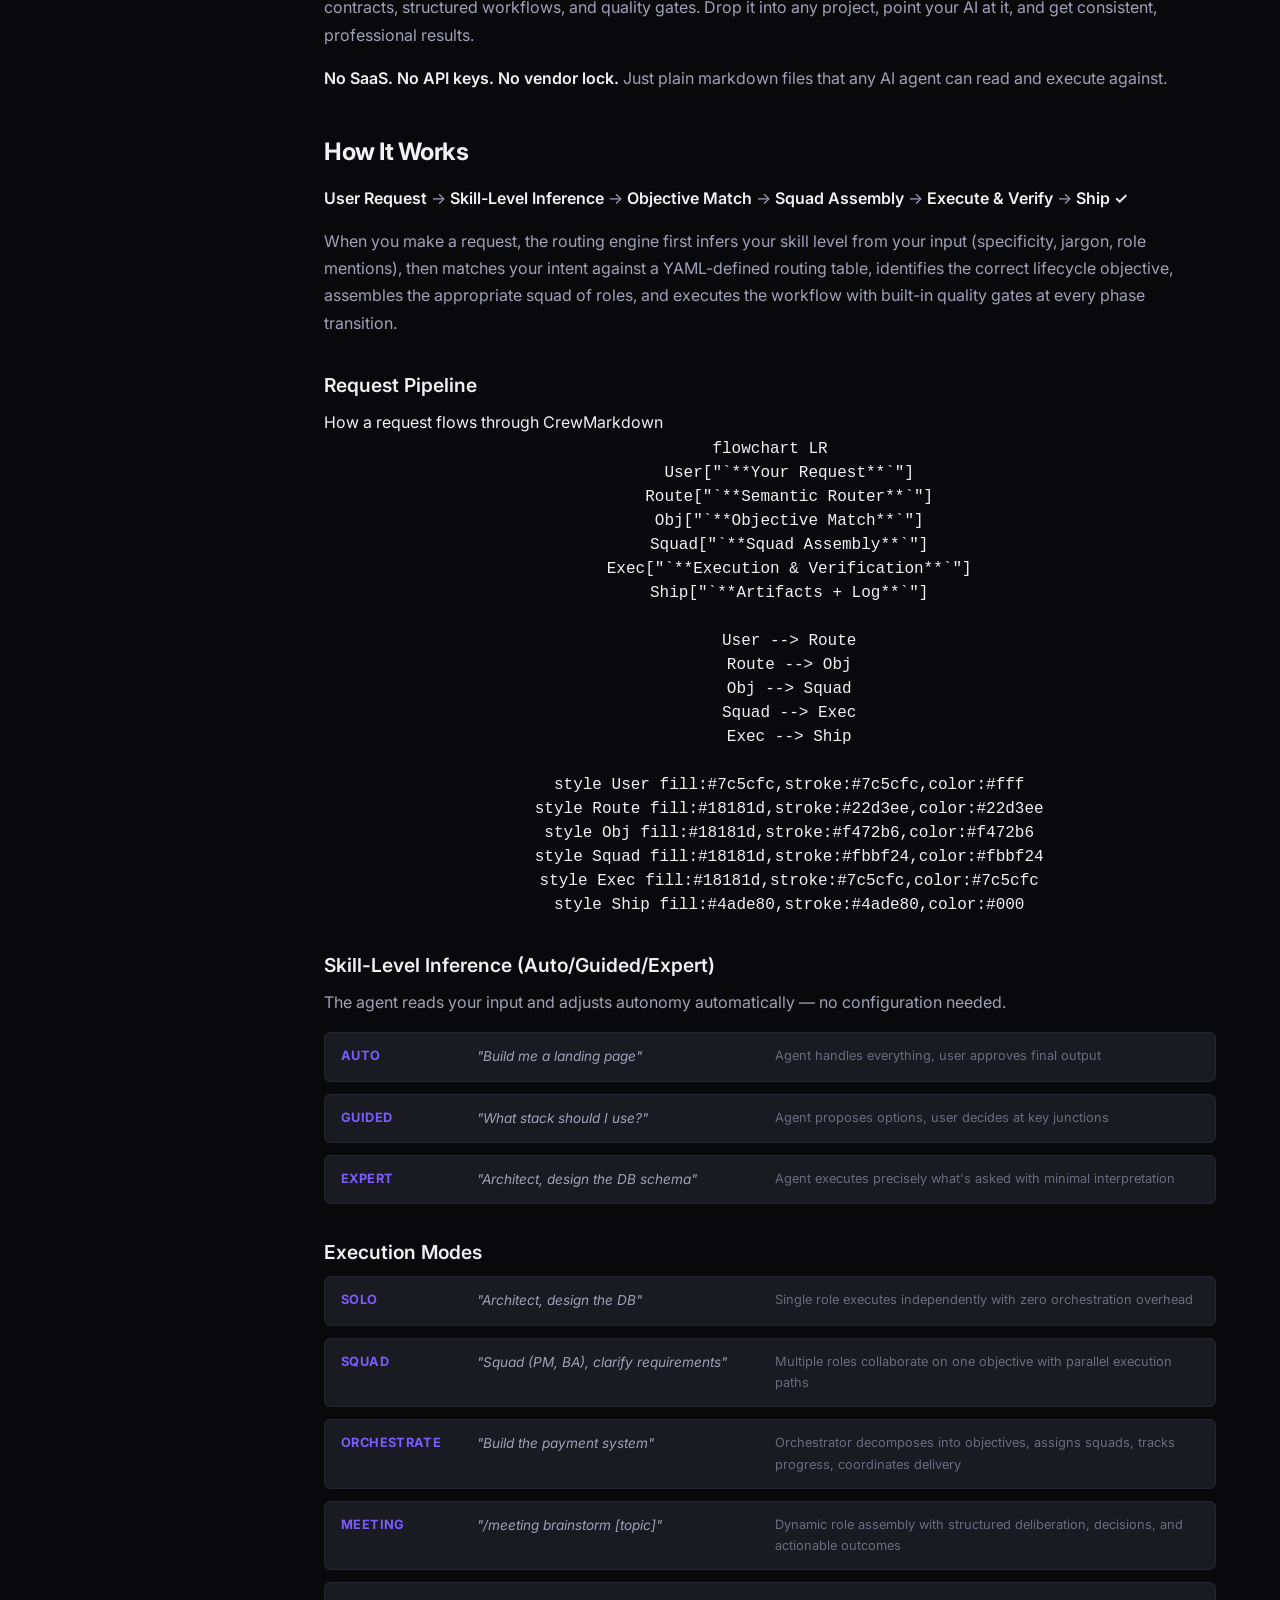
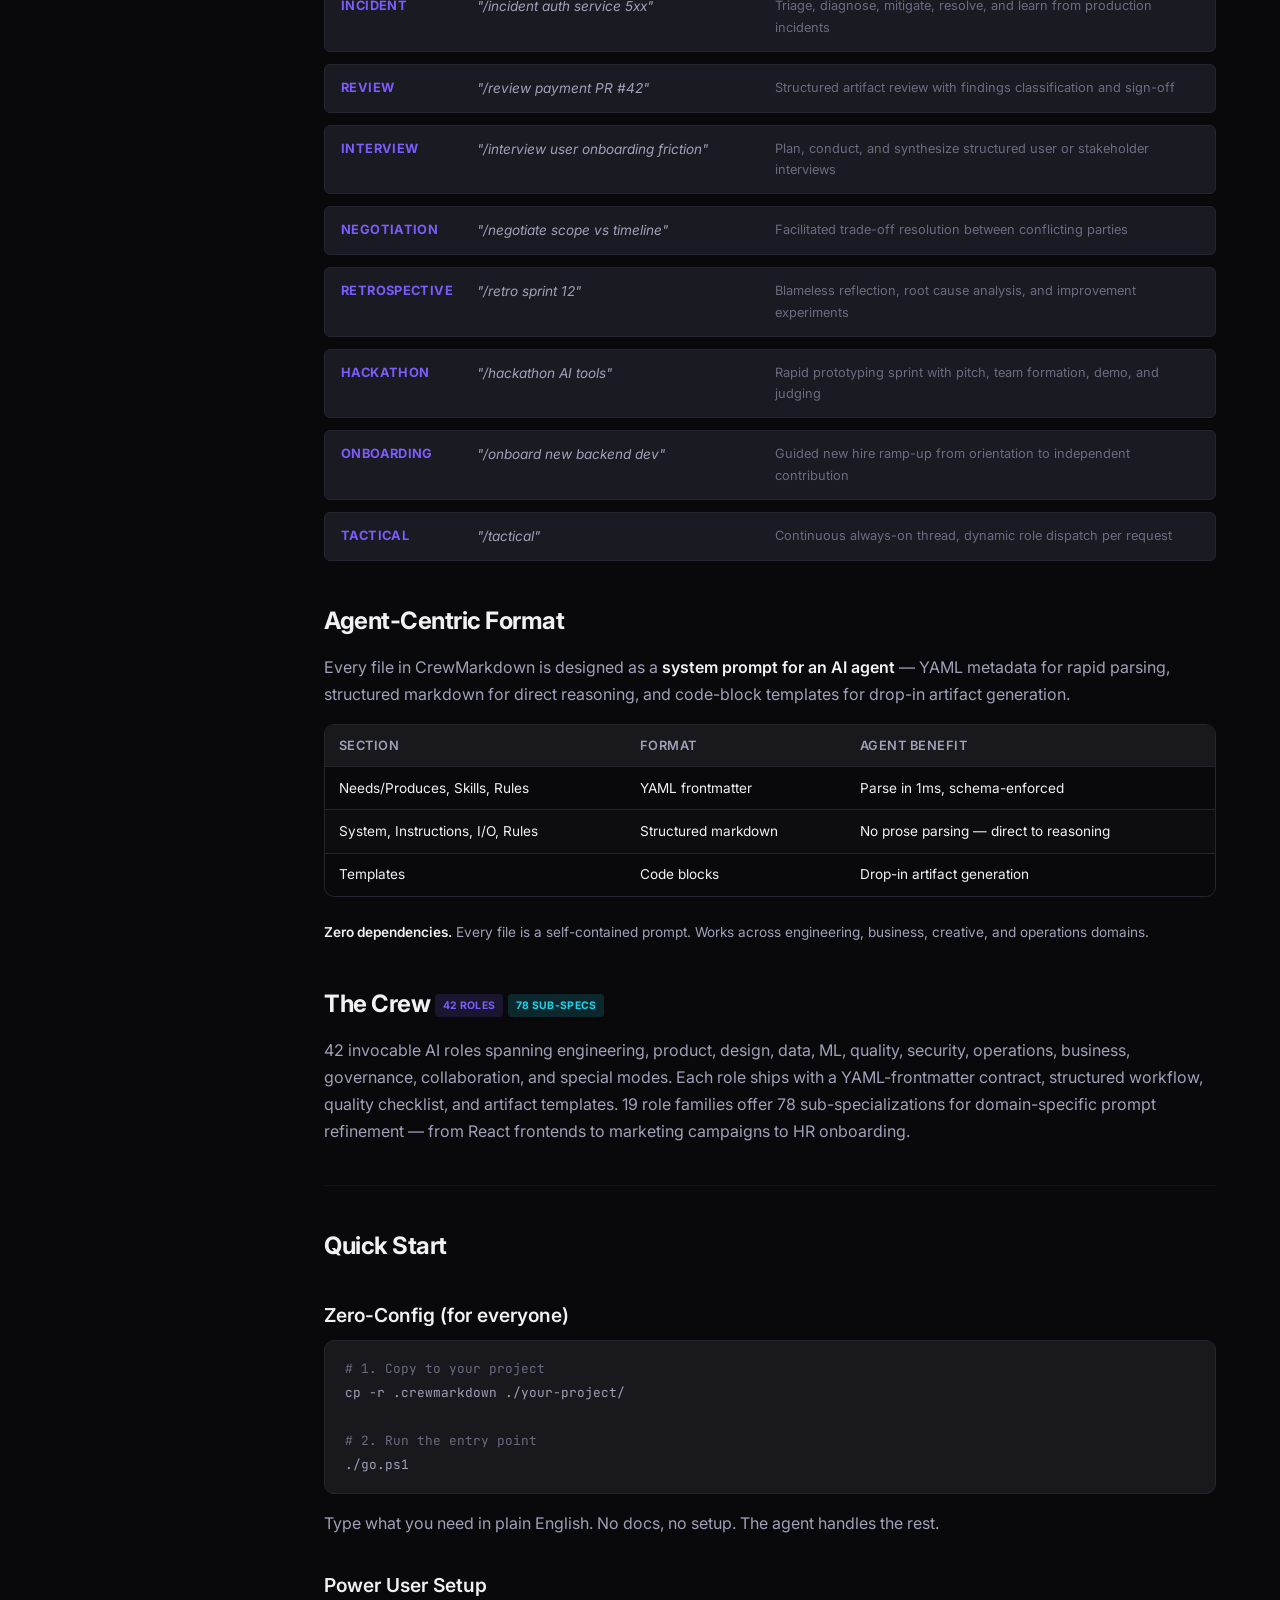
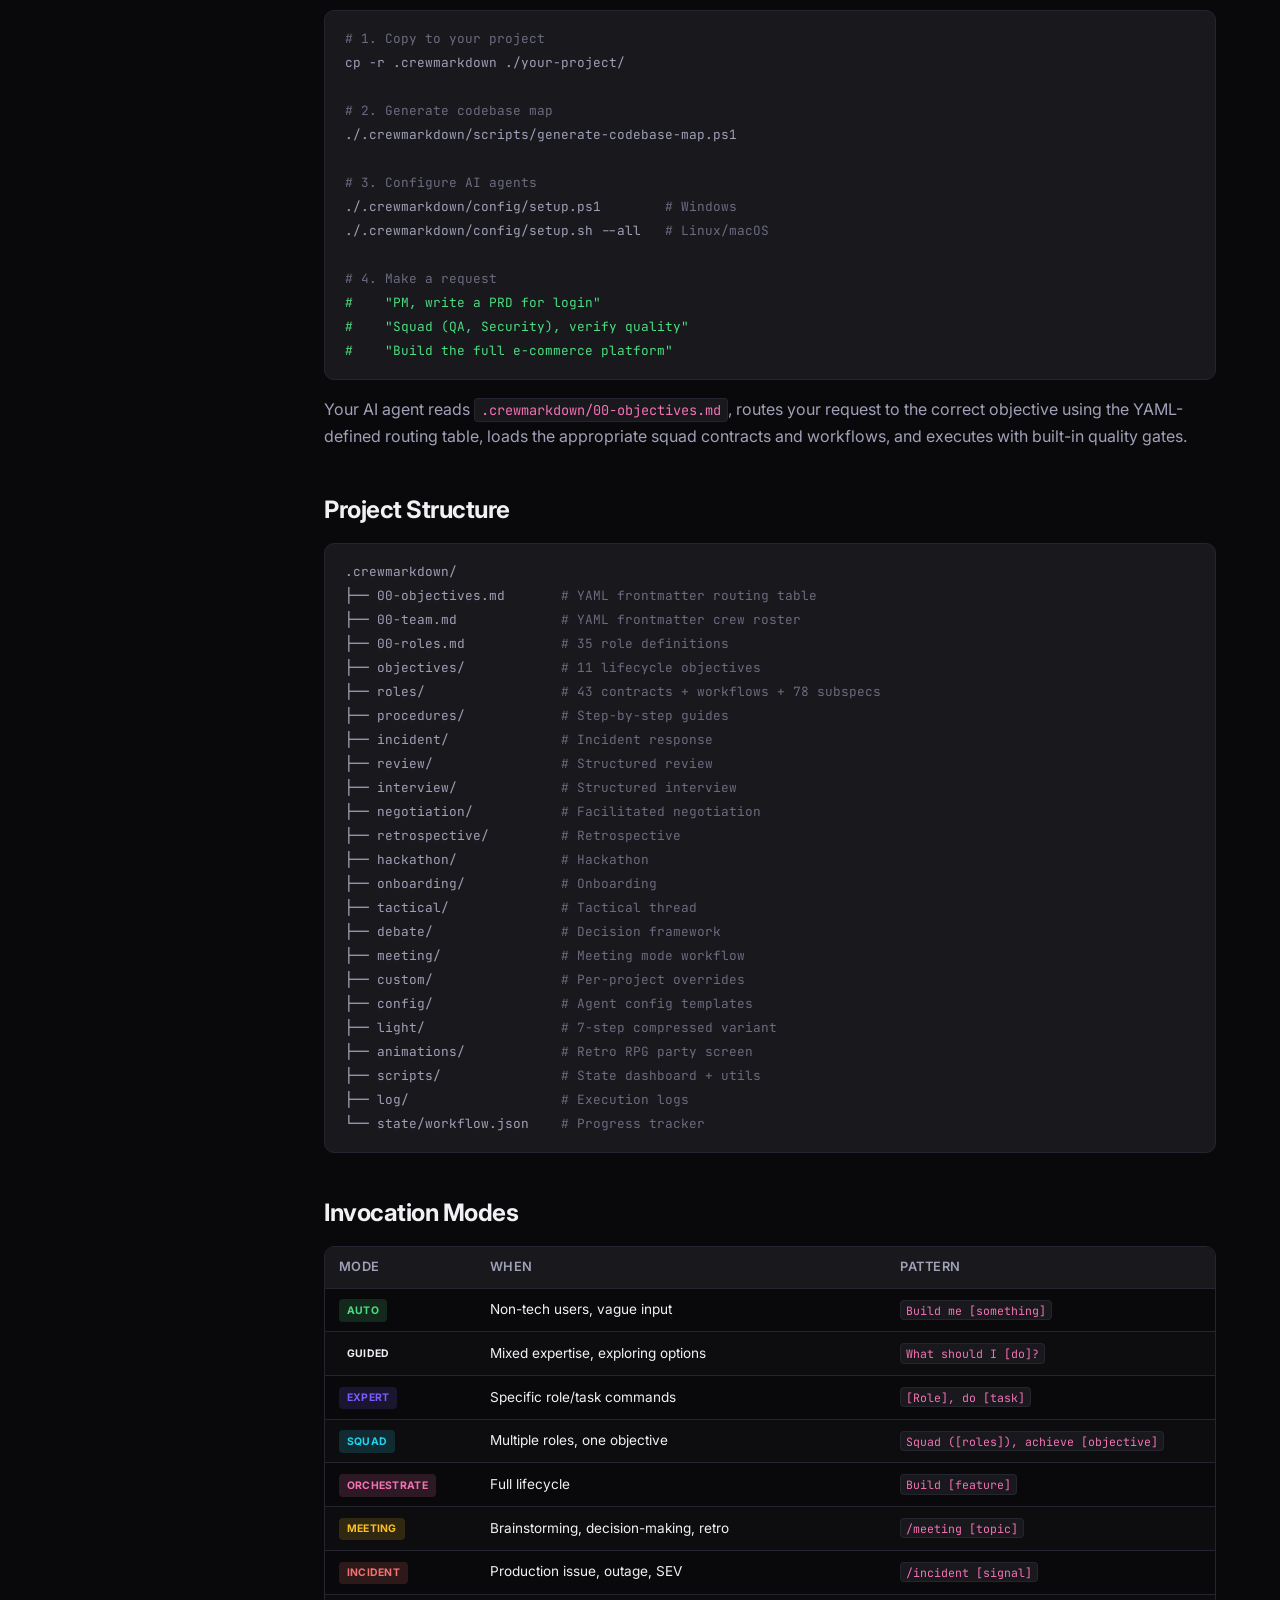
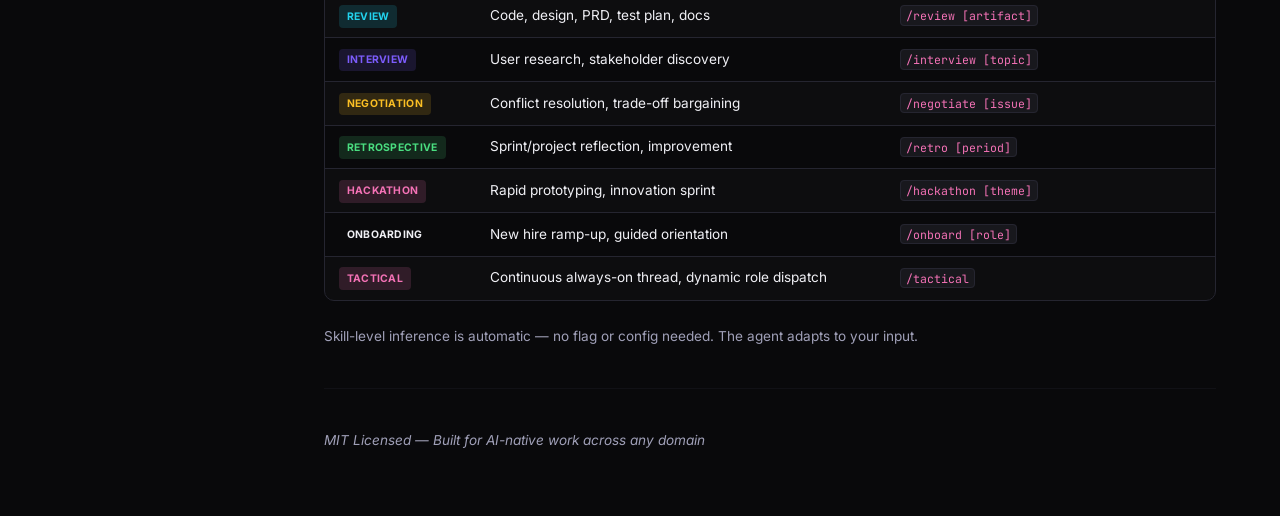
==== commit 2d5a992e: "feat: add Tactical mode (/tactical) — continuous always-on thread with dynamic role dispatch New mod" ====
--- a/docs/index.html
+++ b/docs/index.html
@@ -36,14 +36,14 @@
 
 <main class="content">
   <section class="hero">
-    <div class="hero-badge">AI-Native Framework</div>
-    <h1>Autonomous AI Squads That Ship Production Software</h1>
-    <p class="hero-sub">35 roles + 78 sub-specializations &middot; 11 lifecycle objectives &middot; Solo &middot; Squad &middot; Orchestrate &middot; Meeting &middot; Zero-Config</p>
-    <p class="hero-sub" style="font-size:0.9rem;margin-top:0.25rem;color:var(--accent-green);"><strong>Any skill level.</strong> Describe what you need. The agent adapts.</p>
+    <div class="hero-badge">Universal AI Workflow Framework</div>
+    <h1>Autonomous AI Squads That Ship Any Domain</h1>
+    <p class="hero-sub">43 roles + 78 sub-specializations &middot; 12 lifecycle objectives &middot; Solo &middot; Squad &middot; Orchestrate &middot; Meeting &middot; Incident &middot; Review &middot; Interview &middot; Negotiation &middot; Retrospective &middot; Hackathon &middot; Onboarding &middot; Tactical &middot; Zero-Config</p>
+    <p class="hero-sub" style="font-size:0.9rem;margin-top:0.25rem;color:var(--accent-green);"><strong>Any domain, any skill level.</strong> Engineer, marketer, HR, manager &mdash; describe what you need. The agent adapts.</p>
 
     <div class="hero-stats">
       <div class="hero-stat">
-        <div class="num">35</div>
+        <div class="num">43</div>
         <div class="label">Roles</div>
       </div>
       <div class="hero-stat">
@@ -51,11 +51,11 @@
         <div class="label">Sub-Specs</div>
       </div>
       <div class="hero-stat">
-        <div class="num">11</div>
+        <div class="num">12</div>
         <div class="label">Objectives</div>
       </div>
       <div class="hero-stat">
-        <div class="num">38</div>
+        <div class="num">73</div>
         <div class="label">Procedures</div>
       </div>
       <div class="hero-stat">
@@ -85,7 +85,7 @@
     <a href="#how-it-works" class="role-card" style="text-decoration:none;color:inherit;cursor:pointer;">
       <div class="role-title">How It Works</div>
       <div class="role-superpower">Request to ship pipeline</div>
-      <div class="role-produces"><strong>Solo, Squad, Orchestrate, Meeting</strong></div>
+      <div class="role-produces"><strong>Solo, Squad, Orchestrate, Meeting + 8 special modes</strong></div>
     </a>
     <a href="#agent-format" class="role-card" style="text-decoration:none;color:inherit;cursor:pointer;">
       <div class="role-title">Agent-Centric Format</div>
@@ -94,7 +94,7 @@
     </a>
     <a href="#the-crew" class="role-card" style="text-decoration:none;color:inherit;cursor:pointer;">
       <div class="role-title">The Crew</div>
-      <div class="role-superpower">35 AI agent roles</div>
+      <div class="role-superpower">43 AI agent roles</div>
       <div class="role-produces"><strong>Contracts, workflows, gates</strong></div>
     </a>
     <a href="#quick-start" class="role-card" style="text-decoration:none;color:inherit;cursor:pointer;">
@@ -117,14 +117,41 @@
   <hr class="section-divider">
 
   <h2 id="why">Why CrewMarkdown?</h2>
-  <p>AI agents are exceptionally capable at writing code, but they lack <strong>structured software engineering process</strong>. Without a defined framework, every prompt produces inconsistent results &mdash; code arrives without tests, threat models, PRDs, or deployment plans. The result is unpredictable quality and costly rework.</p>
-  <p>CrewMarkdown solves this by providing any AI agent with a <strong>repeatable, production-grade engineering framework</strong>. 35 specialized roles + 78 sub-specializations, each with hardened contracts, structured workflows, and quality gates. Drop it into any project, point your AI at it, and get consistent, professional results.</p>
+  <p>AI agents are exceptionally capable, but they lack <strong>structured process</strong> — whether building software, launching a campaign, or planning a budget. Without a defined framework, every prompt produces inconsistent results. Work arrives without planning, risk assessment, quality checks, or deployment strategy. The result is unpredictable quality and costly rework.</p>
+  <p>CrewMarkdown solves this by providing any AI agent with a <strong>repeatable, production-grade workflow for any domain</strong> — engineering, business, creative, and operations. 43 specialized roles + 78 sub-specializations, each with hardened contracts, structured workflows, and quality gates. Drop it into any project, point your AI at it, and get consistent, professional results.</p>
   <p><strong>No SaaS. No API keys. No vendor lock.</strong> Just plain markdown files that any AI agent can read and execute against.</p>
 
   <h2 id="how-it-works">How It Works</h2>
   <p><strong>User Request</strong> &rarr; <strong>Skill-Level Inference</strong> &rarr; <strong>Objective Match</strong> &rarr; <strong>Squad Assembly</strong> &rarr; <strong>Execute &amp; Verify</strong> &rarr; <strong>Ship &#10003;</strong></p>
   <p>When you make a request, the routing engine first infers your skill level from your input (specificity, jargon, role mentions), then matches your intent against a YAML-defined routing table, identifies the correct lifecycle objective, assembles the appropriate squad of roles, and executes the workflow with built-in quality gates at every phase transition.</p>
 
+  <h3>Request Pipeline</h3>
+  <div class="mermaid-flow-label">How a request flows through CrewMarkdown</div>
+  <div class="mermaid-wrapper">
+  <pre class="mermaid" style="background:transparent;border:none;padding:0;margin:0;text-align:center;">
+flowchart LR
+    User["`**Your Request**`"]
+    Route["`**Semantic Router**`"]
+    Obj["`**Objective Match**`"]
+    Squad["`**Squad Assembly**`"]
+    Exec["`**Execution &amp; Verification**`"]
+    Ship["`**Artifacts + Log**`"]
+
+    User --> Route
+    Route --> Obj
+    Obj --> Squad
+    Squad --> Exec
+    Exec --> Ship
+
+    style User fill:#7c5cfc,stroke:#7c5cfc,color:#fff
+    style Route fill:#18181d,stroke:#22d3ee,color:#22d3ee
+    style Obj fill:#18181d,stroke:#f472b6,color:#f472b6
+    style Squad fill:#18181d,stroke:#fbbf24,color:#fbbf24
+    style Exec fill:#18181d,stroke:#7c5cfc,color:#7c5cfc
+    style Ship fill:#4ade80,stroke:#4ade80,color:#000
+</pre>
+  </div>
+
   <h3>Skill-Level Inference (Auto/Guided/Expert)</h3>
   <p>The agent reads your input and adjusts autonomy automatically &mdash; no configuration needed.</p>
   <div class="mode-table">
@@ -167,6 +194,46 @@
       <div class="mode-example">"/meeting brainstorm [topic]"</div>
       <div class="mode-desc">Dynamic role assembly with structured deliberation, decisions, and actionable outcomes</div>
     </div>
+    <div class="mode-row">
+      <div class="mode-label">Incident</div>
+      <div class="mode-example">"/incident auth service 5xx"</div>
+      <div class="mode-desc">Triage, diagnose, mitigate, resolve, and learn from production incidents</div>
+    </div>
+    <div class="mode-row">
+      <div class="mode-label">Review</div>
+      <div class="mode-example">"/review payment PR #42"</div>
+      <div class="mode-desc">Structured artifact review with findings classification and sign-off</div>
+    </div>
+    <div class="mode-row">
+      <div class="mode-label">Interview</div>
+      <div class="mode-example">"/interview user onboarding friction"</div>
+      <div class="mode-desc">Plan, conduct, and synthesize structured user or stakeholder interviews</div>
+    </div>
+    <div class="mode-row">
+      <div class="mode-label">Negotiation</div>
+      <div class="mode-example">"/negotiate scope vs timeline"</div>
+      <div class="mode-desc">Facilitated trade-off resolution between conflicting parties</div>
+    </div>
+    <div class="mode-row">
+      <div class="mode-label">Retrospective</div>
+      <div class="mode-example">"/retro sprint 12"</div>
+      <div class="mode-desc">Blameless reflection, root cause analysis, and improvement experiments</div>
+    </div>
+    <div class="mode-row">
+      <div class="mode-label">Hackathon</div>
+      <div class="mode-example">"/hackathon AI tools"</div>
+      <div class="mode-desc">Rapid prototyping sprint with pitch, team formation, demo, and judging</div>
+    </div>
+    <div class="mode-row">
+      <div class="mode-label">Onboarding</div>
+      <div class="mode-example">"/onboard new backend dev"</div>
+      <div class="mode-desc">Guided new hire ramp-up from orientation to independent contribution</div>
+    </div>
+    <div class="mode-row">
+      <div class="mode-label">Tactical</div>
+      <div class="mode-example">"/tactical"</div>
+      <div class="mode-desc">Continuous always-on thread, dynamic role dispatch per request</div>
+    </div>
   </div>
 
   <h2 id="agent-format">Agent-Centric Format</h2>
@@ -201,10 +268,10 @@
     </table>
   </div>
 
-  <p class="text-muted text-sm"><strong>Zero dependencies.</strong> Every file is a self-contained prompt.</p>
-
-  <h2 id="the-crew">The Crew <span class="tag tag-purple">35 Roles</span> <span class="tag tag-cyan">78 Sub-Specs</span></h2>
-  <p>35 invocable AI roles spanning engineering, product, design, data, ML, quality, security, operations, business, governance, and collaboration. Each role ships with a YAML-frontmatter contract, structured workflow, quality checklist, and artifact templates. 19 role families offer 78 sub-specializations for framework-specific prompt refinement.</p>
+  <p class="text-muted text-sm"><strong>Zero dependencies.</strong> Every file is a self-contained prompt. Works across engineering, business, creative, and operations domains.</p>
+
+  <h2 id="the-crew">The Crew <span class="tag tag-purple">42 Roles</span> <span class="tag tag-cyan">78 Sub-Specs</span></h2>
+  <p>42 invocable AI roles spanning engineering, product, design, data, ML, quality, security, operations, business, governance, collaboration, and special modes. Each role ships with a YAML-frontmatter contract, structured workflow, quality checklist, and artifact templates. 19 role families offer 78 sub-specializations for domain-specific prompt refinement &mdash; from React frontends to marketing campaigns to HR onboarding.</p>
 
   <hr class="section-divider">
 
@@ -242,8 +309,16 @@
 ├── 00-team.md             <span style="color:var(--text-muted);"># YAML frontmatter crew roster</span>
 ├── 00-roles.md            <span style="color:var(--text-muted);"># 35 role definitions</span>
 ├── objectives/            <span style="color:var(--text-muted);"># 11 lifecycle objectives</span>
-├── roles/                 <span style="color:var(--text-muted);"># 35 contracts + workflows + 78 subspecs</span>
+├── roles/                 <span style="color:var(--text-muted);"># 43 contracts + workflows + 78 subspecs</span>
 ├── procedures/            <span style="color:var(--text-muted);"># Step-by-step guides</span>
+├── incident/              <span style="color:var(--text-muted);"># Incident response</span>
+├── review/                <span style="color:var(--text-muted);"># Structured review</span>
+├── interview/             <span style="color:var(--text-muted);"># Structured interview</span>
+├── negotiation/           <span style="color:var(--text-muted);"># Facilitated negotiation</span>
+├── retrospective/         <span style="color:var(--text-muted);"># Retrospective</span>
+├── hackathon/             <span style="color:var(--text-muted);"># Hackathon</span>
+├── onboarding/            <span style="color:var(--text-muted);"># Onboarding</span>
+├── tactical/              <span style="color:var(--text-muted);"># Tactical thread</span>
 ├── debate/                <span style="color:var(--text-muted);"># Decision framework</span>
 ├── meeting/               <span style="color:var(--text-muted);"># Meeting mode workflow</span>
 ├── custom/                <span style="color:var(--text-muted);"># Per-project overrides</span>
@@ -295,6 +370,46 @@
           <td>Brainstorming, decision-making, retro</td>
           <td><code>/meeting [topic]</code></td>
         </tr>
+        <tr>
+          <td><span class="tag tag-red">Incident</span></td>
+          <td>Production issue, outage, SEV</td>
+          <td><code>/incident [signal]</code></td>
+        </tr>
+        <tr>
+          <td><span class="tag tag-cyan">Review</span></td>
+          <td>Code, design, PRD, test plan, docs</td>
+          <td><code>/review [artifact]</code></td>
+        </tr>
+        <tr>
+          <td><span class="tag tag-purple">Interview</span></td>
+          <td>User research, stakeholder discovery</td>
+          <td><code>/interview [topic]</code></td>
+        </tr>
+        <tr>
+          <td><span class="tag tag-amber">Negotiation</span></td>
+          <td>Conflict resolution, trade-off bargaining</td>
+          <td><code>/negotiate [issue]</code></td>
+        </tr>
+        <tr>
+          <td><span class="tag tag-green">Retrospective</span></td>
+          <td>Sprint/project reflection, improvement</td>
+          <td><code>/retro [period]</code></td>
+        </tr>
+        <tr>
+          <td><span class="tag tag-pink">Hackathon</span></td>
+          <td>Rapid prototyping, innovation sprint</td>
+          <td><code>/hackathon [theme]</code></td>
+        </tr>
+        <tr>
+          <td><span class="tag tag-blue">Onboarding</span></td>
+          <td>New hire ramp-up, guided orientation</td>
+          <td><code>/onboard [role]</code></td>
+        </tr>
+        <tr>
+          <td><span class="tag tag-pink">Tactical</span></td>
+          <td>Continuous always-on thread, dynamic role dispatch</td>
+          <td><code>/tactical</code></td>
+        </tr>
       </tbody>
     </table>
   </div>
@@ -302,10 +417,33 @@
 
   <hr class="section-divider">
 
-  <p class="text-muted text-sm"><em>MIT Licensed &mdash; Built for AI-native development</em></p>
+  <p class="text-muted text-sm"><em>MIT Licensed &mdash; Built for AI-native work across any domain</em></p>
 
 </main>
 
 <script src="js/main.js"></script>
+<script type="module">
+import mermaid from 'https://cdn.jsdelivr.net/npm/mermaid@11/dist/mermaid.esm.min.mjs';
+mermaid.initialize({
+  startOnLoad: true,
+  theme: 'dark',
+  themeVariables: {
+    background: '#111115',
+    primaryColor: '#7c5cfc',
+    primaryTextColor: '#f0f0f5',
+    primaryBorderColor: '#7c5cfc',
+    lineColor: '#353545',
+    secondaryColor: '#18181d',
+    tertiaryColor: '#252530',
+    fontFamily: 'Inter, sans-serif',
+    fontSize: '14px'
+  },
+  flowchart: {
+    useMaxWidth: true,
+    htmlLabels: true,
+    curve: 'basis'
+  }
+});
+</script>
 </body>
 </html>
